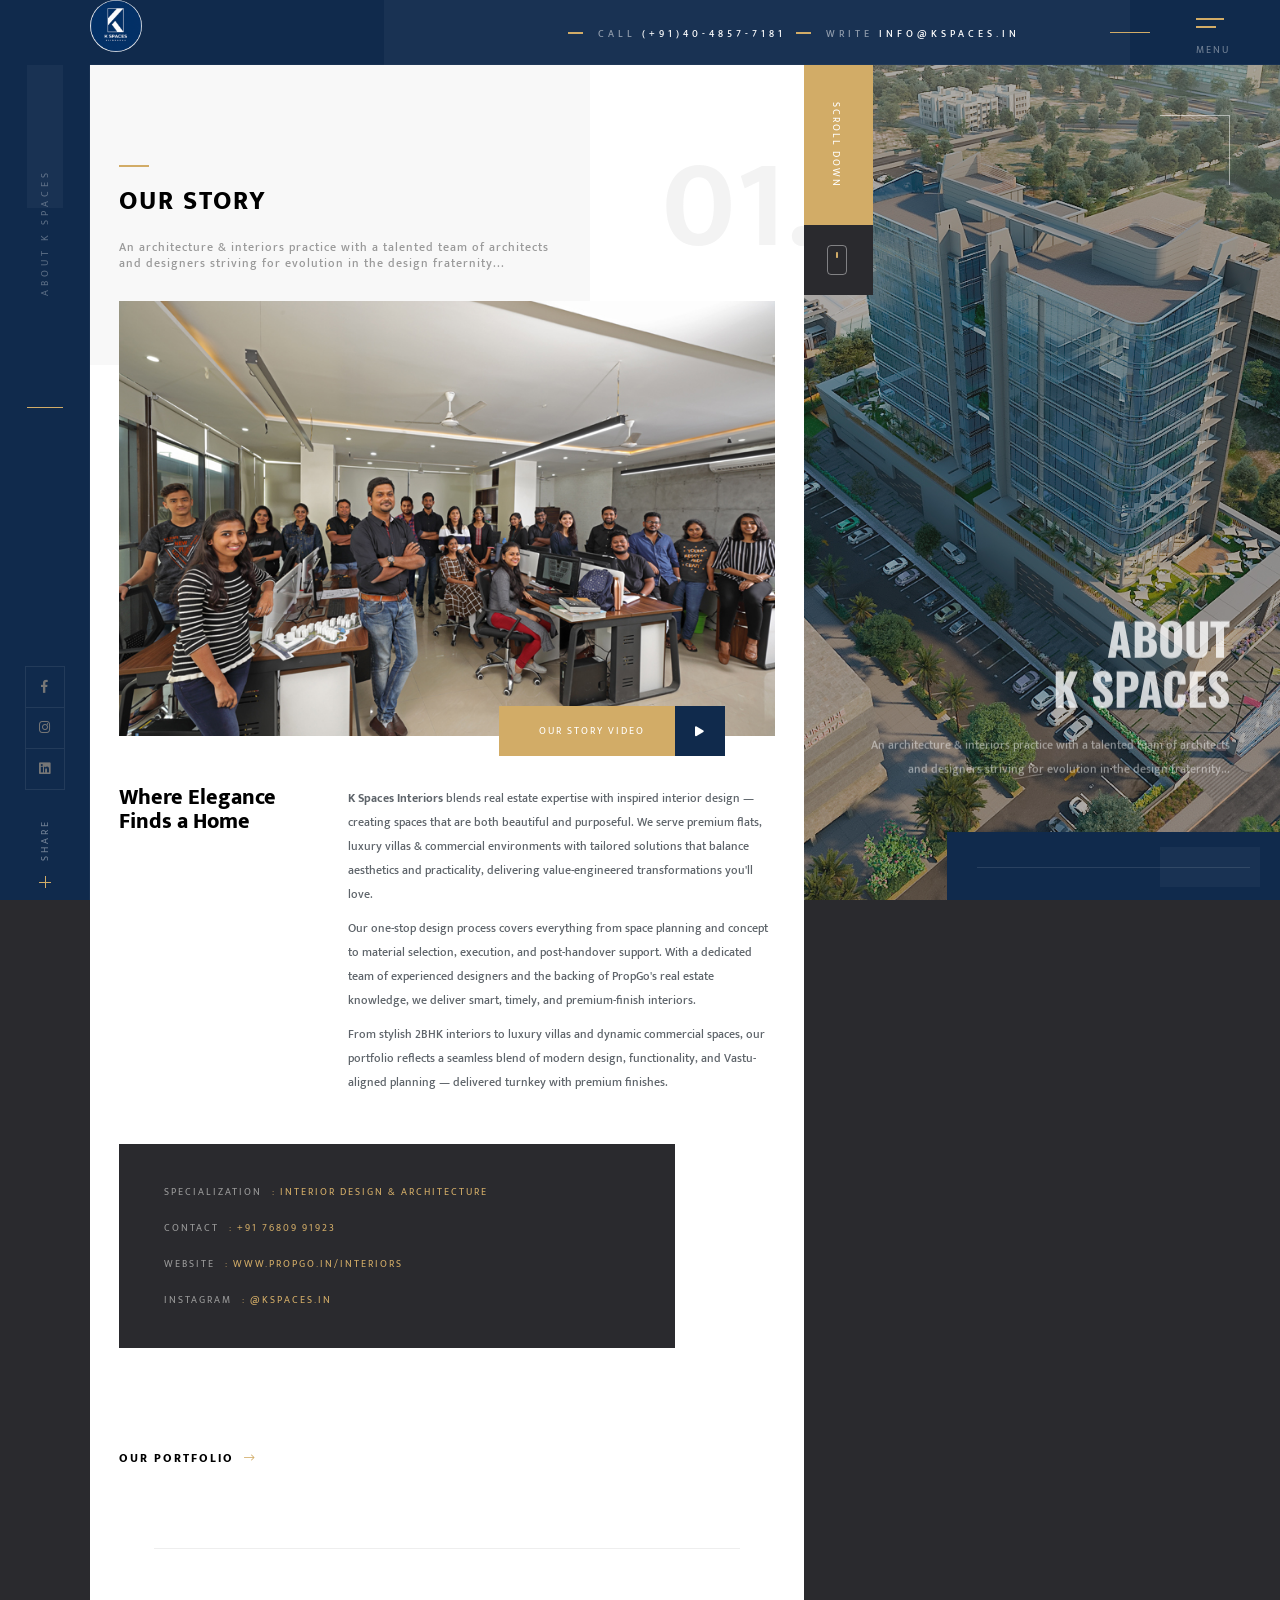
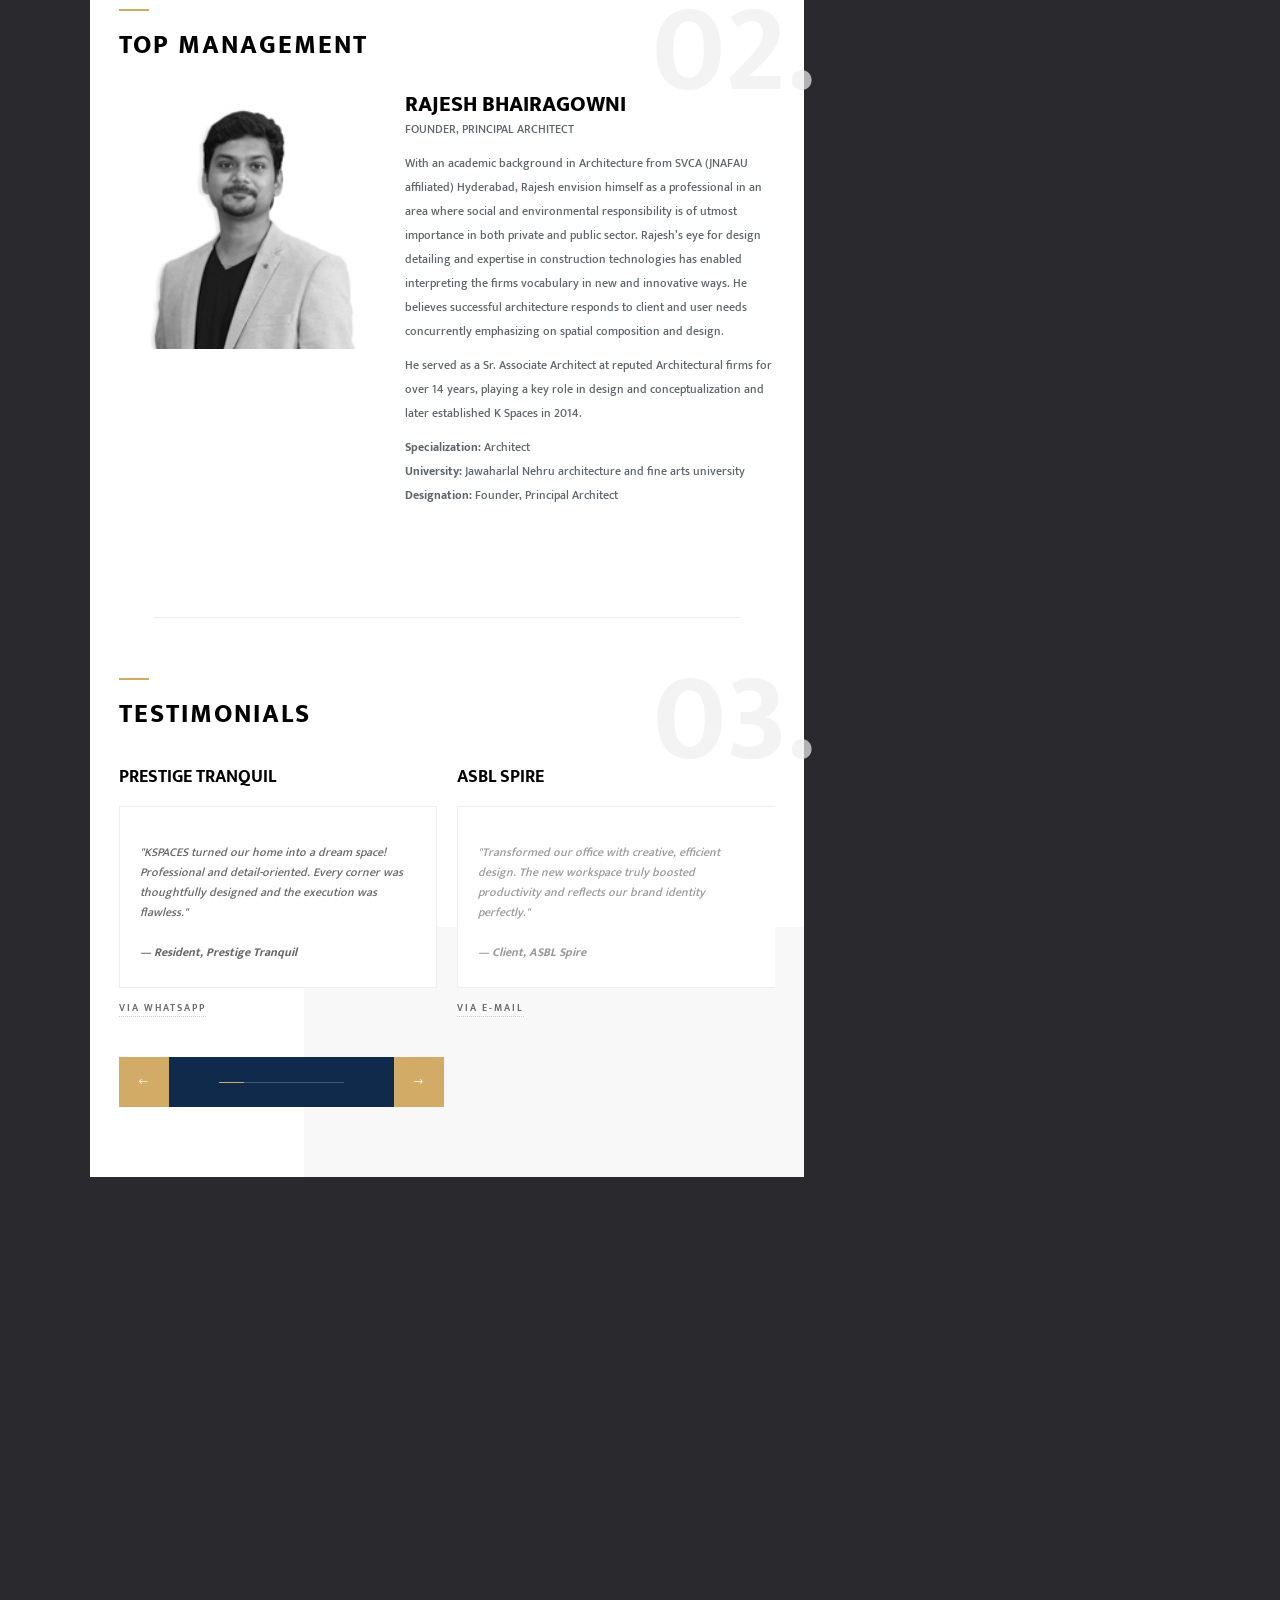
==== about.html @ 2c82ce91 "Initial commit" ====
<!DOCTYPE HTML>
<html lang="en">
    <head>
        <!--=============== basic  ===============-->
        <meta charset="UTF-8">
        <title>K Spaces | Architecture & Interiors</title>
        <meta name="viewport" content="width=device-width, initial-scale=1.0, minimum-scale=1.0, maximum-scale=1.0, user-scalable=no">
        <meta name="robots" content="index, follow"/>
        <meta name="keywords" content="K Spaces Interiors, KSPACES, interior design, modular kitchens, luxury villa interiors, home interiors, commercial interiors, turnkey solutions, Hyderabad, PropGo, architecture, residential, commercial, Vastu planning, 3D visualization, false ceiling, home automation"/>
        <meta name="description" content="firm has handled various commercial, institutional, residential, recreational and community projects. The scale of the projects vary from small urban residences to large housing layouts, retail interiors to multiplexes and malls, but design is nothing without details and finesse. It’s the little things that matter. And with those, we bring the experience and dedication to deliver your dream"/>
        <!--=============== css  ===============-->	
        <link type="text/css" rel="stylesheet" href="css/reset.css">
        <link type="text/css" rel="stylesheet" href="css/plugins.css">
        <link type="text/css" rel="stylesheet" href="css/style.css">
        <link type="text/css" rel="stylesheet" href="css/color.css">
        <!--=============== favicons ===============-->
        <link rel="shortcut icon" href="images/favicon.ico?v=2">
								<script async src="https://www.googletagmanager.com/gtag/js?id=UA-140380328-1"></script>
<script>
  window.dataLayer = window.dataLayer || [];
  function gtag(){dataLayer.push(arguments);}
  gtag('js', new Date());
  gtag('config', 'UA-140380328-1');
</script>
    </head>
    <body>
        <!--Loader -->
        <div class="loader2" id="kspaces-loader">
            <div class="ks-loader-center">
                <img class="ks-logo" src="images/loader-logo.png" alt="K Spaces">
            </div>
        </div>
        <style>
        #kspaces-loader{background:#033067;display:flex;align-items:center;justify-content:center;}
        .ks-loader-center{text-align:center;}
        .ks-logo{
            width:210px;height:auto;display:block;margin:0 auto;
            opacity:0;transform:scale(.86);
            animation:ksLogoIn 1s cubic-bezier(.2,.7,.2,1) forwards, ksPulse 2.4s ease-in-out 1s infinite;
        }
        @keyframes ksLogoIn{
            0%{opacity:0;transform:scale(.86);}
            65%{opacity:1;transform:scale(1.03);}
            100%{opacity:1;transform:scale(1);}
        }
        @keyframes ksPulse{
            0%,100%{transform:scale(1);}
            50%{transform:scale(1.035);}
        }
        @media(max-width:600px){ .ks-logo{ width:160px; } }
        </style>
        <!-- loader end  -->
        <!-- main start  -->
        <div id="main">
            <!-- header start  -->
            <header class="main-header">
                <a href="index.html" class="header-logo ajax"><img src="images/kspaces-badge.png" alt="K Spaces"></a>
                <!-- sidebar-button --> 
                <!-- nav-button-wrap-->
                <div class="nav-button-wrap">
                    <div class="nav-button">
                        <span  class="nos"></span>
                        <span class="ncs"></span>
                        <span class="nbs"></span>
                        <div class="menu-button-text">Menu</div>
                    </div>
                </div>
                <!-- nav-button-wrap end-->
                <!-- sidebar-button end-->  
                <!--  navigation --> 
                <div class="header-contacts">
                    <ul>
                        <li><span> Call </span> <a href="tel:+4(897)56412322">(+91)40-4857-7181</a></li>
                        <li><span> Write </span> <a href="mailto:info@kspaces.in">info@kspaces.in</a></li>
                    </ul>
                </div>
                <!-- navigation  end -->            
            </header>
            <!-- header end -->
            <!-- left-panel -->
            <div class="left-panel">
                <div class="horizonral-subtitle"><span><strong></strong></span></div>
                <div class="left-panel_social">
                    <ul >
                        <li><a href="https://www.facebook.com/kspaces/" target="_blank"><i class="fab fa-facebook-f"></i></a></li>
																								<li><a href="https://www.instagram.com/kspaces/" target="_blank"><i class="fab fa-instagram"></i></a></li>
																								<li><a href="https://www.linkedin.com/company/kspaces" target="_blank"><i class="fab fa-linkedin"></i></a></li>
                    </ul>
                </div>
            </div>
            <!-- left-panel end -->
            <!-- share-button -->
            <div class="share-button showshare">
                <span>Share</span>
            </div>
            <!-- share-button end -->
            <!-- wrapper  -->	
            <div id="wrapper">
                <!-- content-holder  -->	
                <div class="content-holder" data-pagetitle="About K Spaces">
                    <!-- nav-holder-->
                    <div class="nav-holder but-hol">
                        <div class="nav-scroll-bar-wrap fl-wrap">
                            <div class="nav-search">
                                <form action="www.kspaces.in" class="searh-inner fl-wrap">
                                    <input name="se" id="se" type="text" class="search fl-wrap" placeholder="Search.." value="Search..." />
                                    <button class="search-submit color-bg" id="submit_btn"><i class="fal fa-search"></i> </button>
                                </form>
                            </div>
                            <!-- nav -->
                            <nav class="nav-inner" id="menu">
                                <ul>
                                    <li>
                                        <a href="index.html" >Home</a>
                                        <!--level 2 -->
                                        <!--<ul>
                                            <li><a href="index.html" class="ajax act-link">Half Slider</a></li>
                                            <li><a href="index2.html" class="ajax">Multi Slideshow</a></li>
																																												<li><a href="index8.html" class="ajax">Carousel</a></li>
                                            <li><a href="index3.html" class="ajax">Impulse Image</a></li>
                                            <li><a href="index4.html" class="ajax">Fullscreen  Image</a></li>
                                            <li><a href="index5.html" class="ajax">Fullscreen  Slider</a></li>
                                            <li><a href="index6.html" class="ajax">Fullscreen  Slideshow</a></li>
                                            <li><a href="index7.html" class="ajax">Video</a></li>
                                        </ul>
                                        <!--level 2 end -->
                                    </li>
                                    <li>
                                        <a href="about.html" class="act-link">About Us</a>
                                        <!--level 2 -->
                                         <ul>
																																												<li><a href="about.html" class="ajax">Overview</a></li>
                                            <li><a href="team.html" class="ajax">Team</a></li>
                                            <!--<li><a href="about-personal.html" class="ajax">About Personal</a></li>-->
                                        </ul>
                                        <!--level 2 end -->
                                    </li>
                                    <li><a href="portfolio.html">Portfolio</a></li>
                                    <li><a href="process.html" class="ajax">Process</a></li>
                                    <li><a href="contacts.html" class="ajax">Contacts</a></li>
                                    
                                </ul>
                            </nav>
                            <!-- nav end-->
                            <!--lang-links-->
                            <!--<div class="lang-links fl-wrap">
                                <a href="#" class="act-leng">EN</a>
                            </div>-->
                            <!--lang-links end-->
                        </div>
                        <!--nav-social-->
                        <div class="nav-social">
                            <span class="nav-social_title">Follow us : </span>
                            <ul >
                                <li><a href="https://www.facebook.com/kspaces/" target="_blank"><i class="fab fa-facebook-f"></i></a></li>																	
																										<li><a href="https://www.instagram.com/kspaces/" target="_blank"><i class="fab fa-instagram"></i></a></li>
																											<li><a href="https://www.linkedin.com/company/kspaces" target="_blank"><i class="fab fa-linkedin"></i></a></li>
                            </ul>
                        </div>
                        <!--nav-social end -->
                    </div>
                    <div class="nav-overlay">
                        <div class="element"></div>
                    </div>
                    <!-- nav-holder end -->                
                    <!--content--> 
                    <div class="content">
                        <!--fixed-column-wrap-->
                        <div class="fixed-column-wrap">
                            <div class="pr-bg"></div>
                            <!--fixed-column-wrap-content-->
                            <div class="fixed-column-wrap-content">
                                <div class="scroll-nav-wrap color-bg">
                                    <div class="carnival">Scroll down</div>
                                    <div class="snw-dec">
                                        <div class="mousey">
                                            <div class="scroller"></div>
                                        </div>
                                    </div>
                                </div>
                                <div class="bg" data-bg="images/bg/cmr-one-1.jpg"></div>
                                <div class="overlay"></div>
                                <div class="progress-bar-wrap bot-element">
                                    <div class="progress-bar"></div>
                                </div>
                                <!--fixed-column-wrap_title-->
                                <div class="fixed-column-wrap_title first-tile_load">
                                    <h2>About<br> K Spaces</h2>
                                    <p>An architecture &amp; interiors practice with a talented team of architects and designers striving for evolution in the design fraternity...</p>
                                </div>
                                <!--fixed-column-wrap_title end-->
                                <div class="fixed-column-dec"></div>
                            </div>
                            <!--fixed-column-wrap-content end-->
                        </div>
                        <!--fixed-column-wrap end-->
                        <!--column-wrap--> 
                        <div class="column-wrap">
                            <!--column-wrap-container -->   
                            <div class="column-wrap-container fl-wrap">
                                <div class="col-wc_dec">
                                    <div class="pr-bg pr-bg-white"></div>
                                </div>
                                <div class="col-wc_dec col-wc_dec2">
                                    <div class="pr-bg pr-bg-white"></div>
                                </div>
                                <!--section--> 
                                <section id="sec1" class="small-padding">
                                    <div class="container">
                                        <div class="split-sceen-content_title fl-wrap">
                                            <div class="pr-bg pr-bg-white"></div>
                                            <h3> Our story</h3>
                                            <p>An architecture &amp; interiors practice with a talented team of architects and designers striving for evolution in the design fraternity...  </p>
                                        </div>
                                        <div class="column-wrap-content fl-wrap">
                                            <div class="column-wrap-media fl-wrap">
                                                <div class="pr-bg pr-bg-white"></div>
                                                <img src="images/all/1.jpg"  class="respimg" alt="">
                                                <a href="https://vimeo.com/334410816" class="column-wrap-media_btn color-bg image-popup">
                                                    Our Story Video <i class="fas fa-play"></i>
                                                    <div class="pr-bg pr-bg-white"></div>
                                                </a>
                                            </div>
                                            <div class="column-wrap-text">
                                                <div class="row">
                                                    <div class="col-md-4">
                                                        <h3 class="pr-subtitle">
                                                            Where Elegance Finds a Home
                                                            <div class="pr-bg pr-bg-white"></div>
                                                        </h3>
                                                    </div>
                                                    <div class="col-md-8">
                                                        <div class="pr-bg pr-bg-white"></div>
                                                        <p><b>K Spaces Interiors</b> blends real estate expertise with inspired interior design — creating spaces that are both beautiful and purposeful. We serve premium flats, luxury villas &amp; commercial environments with tailored solutions that balance aesthetics and practicality, delivering value-engineered transformations you'll love.</p>
                                                        <p>Our one-stop design process covers everything from space planning and concept to material selection, execution, and post-handover support. With a dedicated team of experienced designers and the backing of PropGo's real estate knowledge, we deliver smart, timely, and premium-finish interiors.</p>
                                                        <p>From stylish 2BHK interiors to luxury villas and dynamic commercial spaces, our portfolio reflects a seamless blend of modern design, functionality, and Vastu-aligned planning — delivered turnkey with premium finishes.</p>
                                                    </div>
                                                </div>
                                            </div>
                                        </div>
																																								<div class="column-wrap-media fl-wrap">
                                                <div class="pr-bg pr-bg-white"></div>
                                                <div class="row">
                                                    <!--<div class="col-md-5"> <img src="images/team/5.jpg"  class="respimg" alt=""></div>-->
                                                    <div class="col-md-7">
                                                        <ul class="pr-list dark-bg pr-list-color">
                                                            <li><span>Specialization </span> : Interior Design &amp; Architecture</li>
                                                            <li><span>Contact </span> : +91 76809 91923</li>
                                                            <li><span>Website </span> : www.propgo.in/interiors</li>
                                                            <li><span>Instagram </span> : @kspaces.in</li>
                                                        </ul>
                                                        
                                                    </div>
																																																				
                                                </div>
                                            </div>
																																												<a href="portfolio.html" class="pr-view ajax">Our Portfolio<i class="fal fa-long-arrow-right"></i></a>
                                        <div class="section-number right_sn">
                                            <div class="pr-bg pr-bg-white"></div>
                                            <span>0</span>1.
                                        </div>
                                    </div>
                                </section>
                                <!--section end--> 
                                <!--<div class="section-separator"></div>-->
                                <!--section --> 
                                <section   class="no-padding">
                                    <div class="container">
                                        <div class="row">
                                            <div class="col-md-12">
                                                <div class="inline-facts-container fl-wrap">
                                                </div>
                                            </div>
                                        </div>
                                    </div>
                                </section>
                                <!--section end--> 
                                <div class="section-separator"></div>
                                <!--section--> 
																																<section id="sec1" class="small-padding">
                                    <div class="container">
                                        <div class="split-sceen-content_title fl-wrap">
                                            <div class="pr-bg pr-bg-white"></div>
                                            <h3> Top Management</h3>
                                        </div>
                                        <div class="column-wrap-content fl-wrap">
                                            <div class="column-wrap-media fl-wrap">
                                                <div class="pr-bg pr-bg-white"></div>
                                                <div class="row">
                                                    <div class="col-md-5"> <img src="images/team/1.jpg"  class="respimg" alt=""></div>
																																																				<div class="col-md-7">
																																																				<h3 class="pr-subtitle">RAJESH BHAIRAGOWNI </h3><p><span> FOUNDER, PRINCIPAL ARCHITECT </span></p>
																																																				<p>With an academic background in Architecture from SVCA (JNAFAU affiliated) Hyderabad, Rajesh envision himself as a professional in an area where social and environmental responsibility is of utmost importance in both private and public sector. Rajesh’s eye for design detailing and expertise in construction technologies has enabled interpreting the firms vocabulary in new and innovative ways. He believes successful architecture responds to client and user needs concurrently emphasizing on spatial composition and design.</p>
                                                        <p>He served as a Sr. Associate Architect at reputed Architectural firms for over 14 years, playing a key role in design and conceptualization and later established K Spaces in 2014.</p>
																																																								<p><b>Specialization:</b> Architect <br><b>University:</b> Jawaharlal Nehru architecture and fine arts university<br> <b>Designation:</b> Founder, Principal Architect</p>
																																																						
                                                    </div>
                                                </div>
                                            </div>
                                        </div>
                                        <div class="section-number right_sn">
                                            <div class="pr-bg pr-bg-white"></div>
                                            <span>0</span>2.
                                        </div>
                                    </div>
                                </section>
                                
                                <!--section end-->    
                                <div class="section-separator"></div>
                                <!--section--> 
                                <section id="sec5" class="small-padding">
                                    <div class="container">
                                        <div class="split-sceen-content_title fl-wrap">
                                            <div class="pr-bg pr-bg-white"></div>
                                            <h3>Testimonials</h3>
                                        </div>
                                        <div class="column-wrap-content fl-wrap">
                                            <div class="column-wrap-text">
                                                <div class="testilider fl-wrap" data-effects="slide">
                                                    <div class="pr-bg pr-bg-white"></div>
                                                    <div class="swiper-container">
                                                        <div class="swiper-wrapper">
                                                            <!-- swiper-slide -->
                                                            <div class="swiper-slide">
                                                                <div class="testi-item fl-wrap">
                                                                    <h3>PRESTIGE TRANQUIL</h3>
                                                                    <p>"KSPACES turned our home into a dream space! Professional and detail-oriented. Every corner was thoughtfully designed and the execution was flawless."<br><br>
                                                                    <b>— Resident, Prestige Tranquil</b></p>
                                                                    <a href="#" class="teti-link" target="_blank">Via WhatsApp</a>
                                                                </div>
                                                            </div>
                                                            <!-- swiper-slide end-->
                                                            <!-- swiper-slide -->
                                                            <div class="swiper-slide">
                                                                <div class="testi-item fl-wrap">
                                                                    <h3>ASBL SPIRE</h3>
                                                                    <p>"Transformed our office with creative, efficient design. The new workspace truly boosted productivity and reflects our brand identity perfectly."<br><br>
                                                                    <b>— Client, ASBL Spire</b></p>
                                                                    <a href="#" class="teti-link" target="_blank">Via E-mail</a>
                                                                </div>
                                                            </div>
                                                            <!-- swiper-slide end-->
                                                            <!-- swiper-slide -->
                                                            <div class="swiper-slide">
                                                                <div class="testi-item fl-wrap">
                                                                    <h3>DSR CLASSE</h3>
                                                                    <p>"PropGo Interiors exceeded all expectations. The process was seamless from start to finish, and the elevated design gave our space a completely new character."<br><br>
                                                                    <b>— Homeowner, DSR Classe</b></p>
                                                                    <a href="#" class="teti-link" target="_blank">Via WhatsApp</a>
                                                                </div>
                                                            </div>
                                                            <!-- swiper-slide end-->
                                                            <!-- swiper-slide -->
                                                            <div class="swiper-slide">
                                                                <div class="testi-item fl-wrap">
                                                                    <h3>LANSUM ELDORADO</h3>
                                                                    <p>"KSPACES gave my café a stylish makeover that perfectly reflects my brand. The attention to detail and material selection was exceptional."<br><br>
                                                                    <b>— Business Owner, Lansum Eldorado</b></p>
                                                                    <a href="#" class="teti-link" target="_blank">Via E-mail</a>
                                                                </div>
                                                            </div>
                                                            <!-- swiper-slide end-->
                                                            <!-- swiper-slide -->
                                                            <div class="swiper-slide">
                                                                <div class="testi-item fl-wrap">
                                                                    <h3>RAJAPUSHPA PROVINCIA</h3>
                                                                    <p>"Made our home feel luxurious and deeply personal. K Spaces is a talented and passionate team who truly listen to their clients."<br><br>
                                                                    <b>— Homeowner, Rajapushpa Provincia</b></p>
                                                                    <a href="#" class="teti-link" target="_blank">Via WhatsApp</a>
                                                                </div>
                                                            </div>
                                                            <!-- swiper-slide end-->
                                                        </div>
                                                        <div class="testilider-controls">
                                                            <div class="tc-pagination"></div>
                                                            <div class="ss-slider-btn ss-slider-prev color-bg"><i class="fal fa-long-arrow-left"></i></div>
                                                            <div class="ss-slider-btn ss-slider-next color-bg"><i class="fal fa-long-arrow-right"></i></div>
                                                        </div>
                                                    </div>
                                                </div>
                                            </div>
                                        </div>
                                        <div class="section-number right_sn">
                                            <div class="pr-bg pr-bg-white"></div>
                                            <span>0</span>3.
                                        </div>
                                    </div>
																																				
                                </section>
                                <!--section end-->         
                            </div>
                            <!--column-wrap-container end-->         
                        </div>
                        <!--column-wrap end--> 
                        <div class="limit-box fl-wrap"></div>
                    </div>
                    <!--content end -->       
                    <!-- footer -->
                    <div class="height-emulator fl-wrap"></div>
                    <footer class="main-footer fixed-footer">
                        <div class="pr-bg"></div>
                        <div class="container">
                            <div class="fl-wrap footer-inner">
                                <div class="row">
                                    <div class="col-md-4">
                                        <div class="footer-logo">
                                            <img src="images/kspaces-badge.png" alt="K Spaces">
                                        </div>
                                        <div class="footer_text  footer-box fl-wrap">
                                            <p>Our team takes over everything, from an idea and concept development to realization. We believe in traditions and incorporate them within our innovations.Client is the soul of the project.</p>
                                        </div>
                                    </div>
                                    <div class="col-md-4">
                                        <div class="footer-header fl-wrap"><span>01.</span> Contacts</div>
                                        <!-- footer-contacts-->
                                        <div class="footer-contacts footer-box fl-wrap">
                                            <ul>
                                                <li><span>Call:</span><a href="#">(+91)40-4857-7181</a></li>
                                                <li><span>Write  :</span><a href="#">info@kspaces.in</a></li>
                                                <li><span>Find us : </span><a href="#">Madhapur, Hyderabad-81, India</a></li>
                                            </ul>
                                        </div>
                                        <!-- footer contacts end -->
                                        <a href="contacts.html" class="ajax fc_button">Get In Touch <i class="fal fa-envelope"></i></a>
                                    </div>
                                    <div class="col-md-4">
                                        <div class="footer-header fl-wrap"><span>02.</span> Subscribe</div>
                                        <div class="footer-box fl-wrap">
                                            <p>Want to be notified when we launch a new template or an udpate. Just sign up and we'll send you a notification by email.</p>
                                            <div class="subcribe-form fl-wrap">
                                                <form id="subscribe" class="fl-wrap">
                                                    <input class="enteremail" name="email" id="subscribe-email" placeholder="Your Email" spellcheck="false" type="text">
                                                    <button type="submit" id="subscribe-button" class="subscribe-button">  Send  <i class="fal fa-long-arrow-right"></i></button>
                                                    <label for="subscribe-email" class="subscribe-message"></label>
                                                </form>
                                            </div>
                                        </div>
                                    </div>
                                </div>
                            </div>
                            <div class="subfooter fl-wrap">
                                <!-- policy-box-->
                                <div class="policy-box">
                                    <span>&#169 kspaces  /  All rights reserved. </span>
                                </div>
                                <!-- policy-box end-->
                                <a href="#" class="to-top-btn to-top">Back to top <i class="fal fa-long-arrow-up"></i></a>
                            </div>
                        </div>
                        <div class="footer-canvas">
                            <div class="dots gallery__dots" data-dots=""></div>
                        </div>
                    </footer>
                    <!-- footer  end -->
                    <!-- share-wrapper-->  
                    <div class="share-wrapper">
                        <div class="close-share-btn"><i class="fal fa-long-arrow-left"></i> Close</div>
                        <div class="share-container fl-wrap  isShare"></div>
                    </div>
                    <!-- share-wrapper  end --> 
                </div>
                <!-- content-holder end -->	
            </div>
            <!-- wrapper end -->
        </div>
        <!-- Main end -->
        <!--=============== scripts  ===============-->
        <script type="text/javascript" src="js/jquery.min.js"></script>
        <script type="text/javascript" src="js/plugins.js"></script>
        <script type="text/javascript" src="js/core.js"></script>
        <script type="text/javascript" src="js/scripts.js"></script>
    </body>
</html>
---- css/style.css ----
@charset "utf-8";

/*======================================
 [ -Main Stylesheet-
  Theme: TheSide   Creative Photography Responsive Template
  Version: 1.0
  Last change: 22/12/2018 ]
	++ Fonts ++
	++ General Style ++
	++ Page preload ++
	++ Typography ++
	++ header ++
	++ navigation ++
	++ Columns ++
	++ home ++
	++ section ++
	++ porfolio ++
	++ tabs ++
	++ accordion- ++
	++ Footer ++
	++ share ++
	++ Team ++
	++ testimonials++
	++ contacts ++
	++ Video ++
	++ Blog++
	++ Responsive ++
/*-------------Fonts---------------------------------------*/
@import url('https://fonts.googleapis.com/css?family=Mukta:300,400,500,600,700,800|Oswald:200,300,400,500,600,700|Roboto:400,500,700,900&subset=cyrillic,cyrillic-ext,devanagari,greek,greek-ext,latin-ext,vietnamese');
/*-------------General Style---------------------------------------*/

html {
	overflow-x: hidden !important;
	overflow-y: scroll !important;
	height: 100%;
}
body {
	margin: 0;
	padding: 0;
	font-weight: 400;
	font-size: 13px;
	height: 100%;
	text-align: center;
	background:#2A2A2E;
	color: #000;
	font-family: 'Mukta', sans-serif;
}
@-o-viewport {
	width: device-width;
}
@-ms-viewport {
	width: device-width;
}
@viewport {
	width: device-width;
}
/* ---------Page preload--------------------------------------*/
.loader2 {
	position:fixed;
	top:0;
	left:0;
	width:100%;
	bottom:0;
	overflow:hidden;
	z-index:100;
    background: #102a4c;
	 -webkit-transform: translate3d(0,0,0);
}
.page-load {
	position:fixed;
	top:90px;
	left:90px;
	right:0;
	bottom:0;
	z-index:19;
	display:none;
	 -webkit-transform: translate3d(0,0,0);
}
.page-load_bg , .page-load_bg2 {
	position:absolute;
	right:100%;
	left:0;
	bottom:0;
	top:0;
 	background: #102a4c;
	z-index:3;
	overflow:hidden;
}
.page-load_bg2 {
	z-index:2;
	background:#35353A;

}
.loader {
 	display: block;
	height: 32px;
	width: 32px;
	position: absolute;
	left:50%;
	top:75%;
	margin:-36px 0 0 -16px;
	z-index:10;
}

.loader span {
	display: block;
	position: absolute;
	top: 0; left: 0;
	bottom: 0; right: 0;
	margin: auto;
	height: 32px;
	width: 32px;
}
.loader span:before {
	content: "";
	display: block;
	position: absolute;
	top: 0; left: 0;
	bottom: 0; right: 0;
	margin: auto;
	height: 32px;
	width: 32px;
	box-sizing:border-box;
	border: 3px solid  rgba(255,255,255,0.21);
	border-bottom: 3px solid transparent;
	border-radius: 50%;
	-webkit-animation: loader-3-1 1.5s cubic-bezier(0.770, 0.000, 0.175, 1.000) infinite;
	        animation: loader-3-1 1.5s cubic-bezier(0.770, 0.000, 0.175, 1.000) infinite;
}
@-webkit-keyframes loader-3-1 {
	0%   { -webkit-transform: rotate(0deg); }
	40%  { -webkit-transform: rotate(180deg); }
	60%  { -webkit-transform: rotate(180deg); }
	100% { -webkit-transform: rotate(360deg); }
}
@keyframes loader-3-1 {
	0%   { transform: rotate(0deg); }
	40%  { transform: rotate(180deg); }
	60%  { transform: rotate(180deg); }
	100% { transform: rotate(360deg); }
}
.loader span:after {
	content: "";
	position: absolute;
	top: 0; left: 0;
	bottom: 0; right: 0;
	margin: auto;
	width: 6px;
	height: 6px;
	background: #FFF;
	border-radius: 50%;
	-webkit-animation: loader-3-2 1.5s cubic-bezier(0.770, 0.000, 0.175, 1.000) infinite;
	        animation: loader-3-2 1.5s cubic-bezier(0.770, 0.000, 0.175, 1.000) infinite;
}
@-webkit-keyframes loader-3-2 {
	0%   { -webkit-transform: translate3d(0, -32px, 0) scale(0, 2); opacity: 0; }
	50%  { -webkit-transform: translate3d(0, 0, 0) scale(1.25, 1.25); opacity: 1; }
	100% { -webkit-transform: translate3d(0, 8px, 0) scale(0, 0); opacity: 0; }
}
@keyframes loader-3-2 {
	0%   { transform: translate3d(0, -32px, 0) scale(0, 2); opacity: 0; }
	50%  { transform: translate3d(0, 0, 0) scale(1.25, 1.25); opacity: 1; }
	100% { transform: translate3d(0, 8px, 0) scale(0, 0); opacity: 0; }
}
/*--------------Typography--------------------------------------*/
p {
	font-size: 12px;
	line-height: 24px;
	padding-bottom: 10px;
	font-weight: 500;
	color: #5e646a;
	text-align:left;
}
blockquote {
	float: left;
	padding: 10px 20px;
	margin: 0 0 20px;
	font-size: 17.5px;
	border-left: 15px solid #eee;
	position: relative;
}
blockquote:before {
	font-family: Font Awesome\ 5 Pro;
	content: "\f10e";
	position: absolute;
	color: #ccc;
	bottom: 3px;
	font-size: 43px;
	right: 6px;
	opacity: 0.4
}
blockquote p {
	font-family: Georgia, "Times New Roman", Times, serif;
	font-style: italic;
	color: #666;
}
.bold-title {
	margin: 15px 0;
	font-size: 24px;
	text-align: left;
	font-weight: 600;
}
.map1{width: 100%; height: 100%;}
/*--------------General--------------------------------------*/
#main {
	height: 100%;
	width: 100%;
	position: absolute;
	top: 0;
	left: 0;
	z-index: 2;
}
.fl-wrap {
	float: left;
	width: 100%;
	position: relative;
}
.content {
	float: left;
	width: 100%;
	position: relative;
	z-index: 5;
}
.container {
	max-width: 1224px;
	width: 92%;
	margin: 0 auto;
	position: relative;
	z-index: 5;
}
.full-height {
	height: 100%;
}
#wrapper {
	position: absolute;
	top: 65px;
	left: 90px;
	right: 0;
	bottom: 0;
	z-index: 3;
	background:#2A2A2E;
}
.content-holder {
	position:absolute;
	top:0;
	left:0;
	width:100%;
	height:100%;
}
.respimg {
	width: 100%;
	height: auto;
}
.hidden-item {
	overflow:hidden;
}
.bg {
	position: absolute;
	top: 0;
	left: 0;
	width: 100%;
	height: 100%;
	z-index: 1;
	background-size: cover;
	background-attachment: scroll;
	background-position: center;
	background-repeat: repeat;
	background-origin: content-box;
}
.overlay {
	position: absolute;
	top: 0;
	left: 0;
	width: 100%;
	height: 100%;
	/*-----Overlay Color--------*/
 background:#2929295e;
	z-index: 3;
}
.dark-bg {
	background:#2A2A2E;
}
/* ------header------------------------------------------------------------ */
header.main-header {
    position: fixed;
    top: 0;
    left: 0;
    width: 100%;
    height: 65px;
    z-index: 20;
    background: #102a4c;
    padding: 0 0 0  90px;
}
header.main-header:after {
	content:'';
	position:absolute;
	bottom:0;
	left:90px;
	height:1px;
	right:0;
	background:rgba(255, 255, 255, 0.03);
}
header.main-header:before {
	content:'';
	position:absolute;
	left:30%;
	right:150px;
	height:100%;
	z-index:-1;
	background:rgba(255, 255, 255, 0.04);
}
.left-panel {
	position:fixed;
	top:65px;
	left:0;
	width:90px;
	bottom:0;
	z-index:19;
    background: #102a4c;
    -webkit-transform: translate3d(0,0,0);
	border-right: 1px solid rgba(255, 255, 255, 0.03);
}
.left-panel_social {
	position:absolute;
	bottom:110px;
	left:50%;
	margin-left:-20px;
	width:40px;
}
.left-panel_social li {
	width:40px;
	height:40px;
	line-height:40px;
	box-sizing:border-box;
	display:inline-table;
	border: 1px solid rgba(255, 255, 255, 0.08);
	border-top:none;
	position:relative;
}
.left-panel_social li:before , .nav-social li:before {
	content:'';
	position:absolute;
	left:0;
	width:0;
	height:100%;
	top:0;
	background:rgba(255, 255, 255, 0.08);
	z-index:1;
	-webkit-transition: all 200ms ease-out;
	transition: all 200ms ease-out;
}
.left-panel_social li:hover:before , .nav-social li:hover:before {
	width:100%;
}
.left-panel_social li:first-child {
	border-top:1px solid rgba(255, 255, 255, 0.08);
}
.left-panel_social li a {
	position:relative;
	z-index:2;
	color:#767676;
}
.horizonral-subtitle {
	position:absolute;
	left:40px;
	top:150px;
}
.horizonral-subtitle span {
    position: absolute;
    left: -170px;
    text-transform: uppercase;
    font-weight: 400;
    font-size: 10px;
    letter-spacing: 4px;
				padding:10px 0;
				width:350px;
				top:0;
				text-align: center;
    -webkit-transform: rotate(-90deg);
    transform: rotate(-90deg);
    color: rgba(255, 255, 255, 0.31);
    text-overflow: ellipsis;
				overflow: hidden;
    white-space: nowrap;
				border-left:1px solid rgba(255, 255, 255, 0.08);
}
.horizonral-subtitle span strong {
	position:relative;
	display:block;
}
.horizonral-subtitle span:before {
	content:'';
	position:absolute;
	width:190px;
	right:-40px;
	height:100%;
	top:0;
	background:rgba(255, 255, 255, 0.04);
}
.header-logo {
	float:left;
	position:relative;
	top:3px;
}
.header-logo img {
	float:left;
	width: auto;
	height: 100%;
	
}
.nav-button-wrap {
	right:0;
	width:100px;
	position: absolute;
	top:18px;
}
.nav-button-wrap:before {
	content:'';
	position:absolute;
	left:-70px;
	width:40px;
	height:1px;
	top:14px;
}
.nav-button {
	left:-20px;
	width: 28px;
	height: 50px;
	display:inline-block;
	cursor: pointer;
	position: relative;
}
.nav-button span {
	width: 100%;
	float: left;
	margin-bottom: 6px;
	height: 2px;
	background: #fff;
	position: relative;
	-webkit-transition: all 0.2s ease-in-out;
	transition: all 0.2s ease-in-out;
}
.nav-button .ncs {
	width: 70%;
}
.nav-button .nbs,
.nav-button.cmenu:hover .nbs {
	width: 0;
}
.nav-button:hover .ncs,
.nav-button:hover .nbs {
	width: 100%;
}
.nav-button.cmenu .nos {
	-webkit-transform: rotate(-45deg) scale(0.8);
	transform: rotate(-45deg) scale(0.8);
	margin-bottom: 0;
	top: 8px;
}
.nav-button.cmenu .ncs {
	-webkit-transform: rotate(45deg) scale(0.8);
	transform: rotate(45deg) scale(0.8);
	margin-bottom: 0;
	top: 6px;
	width: 100%;
}
.nav-button:hover .menu-button-text {
	color: #fff;
}
.menu-button-text {
	position: absolute;
	left: 0;
	width: 100%;
	bottom: 10px;
	color: rgba(255, 255, 255, 0.41);
	font-size: 10px;
	font-weight: 400;
	text-transform: uppercase;
	letter-spacing: 2px;
}
.nav-button.cmenu .menu-button-text {
	margin-top: 16px;
}
.header-contacts {
	float:right;
	position:relative;
	top:12px;
	padding-right:70px;
	right:150px;
}
.header-contacts ul {
	float:right;
}
.header-contacts li {
	list-style:none;
	float:left;
	margin-right:40px;
	top:14px;
	position:relative;
	text-transform: uppercase;
    font-weight: 500;
    font-size: 10px;
    color: rgba(255, 255, 255, 0.51);
    letter-spacing: 4px;
}
.header-contacts li:before {
	content:'';
	position:absolute;
	left:-30px;
	width:15px;
	top:50%;
	height:2px;
	margin-top:-2px;
}
.header-contacts li  a{
	color:#fff;
}
/*------ navigation  ------------------------------------------------*/
.nav-holder {
	position:fixed !important;
	top:65px;
	right:-500px;
	width:450px;
	bottom:0;
	background: #262627;
	overflow:auto;
	z-index:105;
 -webkit-transform: translate3d(0, 0, 0) !important;
}
.nav-overlay {
    position: fixed;
    top: 0;
    left: 0;
    bottom: 0;
    z-index:103;
    width: 100%;
    background: rgba(37, 36, 37, 0.71);
	display:none;
	overflow:hidden;
    -webkit-transform: translate3d(0, 0, 0);
}
.element {
	width:50px;
	height:50px;
	border-radius: 50%;
	will-change: transform;
	border:1px solid  rgba(255,255,255,0.41);
	background:rgba(255,255,255,0.051);
}
.element:before {
	font-family: Font Awesome\ 5 Pro;
	content: "\f00d";
	color:#fff;
	position:relative;
	top:14px;
	font-size:20px;
	font-weight:300;
}
.nav-scroll-bar-wrap {
	overflow:hidden;
	position:absolute;
	left:0;
	right:0;
	bottom:70px;
	top:0;
	padding:80px 40px 100px 50px;
}
nav.nav-inner {
	float: left;
	overflow: hidden;
	width: 100%;
	position: relative;
 	margin-top: 90px;
	z-index: 20;
}
.sliding-menu ul {
	margin: 0;
	float: left;
	width: 100%;
	overflow: hidden;
}
.sliding-menu li {
	margin: 0;
	position: relative;
	float: left;
	width: 100%;
}
.sliding-menu a {
	float: left;
	padding: 0 0 0 20px;
	height: 40px;
	line-height: 40px;
	position: relative;
	font-weight: 600;
	font-size: 12px;
	text-align: left;
	color: rgba(255, 255, 255, 0.41);
	text-transform: uppercase;
	letter-spacing: 2px;
	z-index:2;
}
.sliding-menu a:hover {
	color:#fff;
}
.sliding-menu li:after {
	content: '';
	position: absolute;
	top: 0;
	left: -10px;
	width: 0;
	z-index:1;
	-webkit-transition: all 300ms linear;
	transition: all 300ms linear;
	height: 100%;
	background: rgba(255, 255, 255, 0.071);
}
.sliding-menu li:hover:after {
	width: 50%;
}
.sliding-menu a i {
	float: left;
	width: 35px;
	color: #74829C;
	position: relative;
	top: 3px;
}
.sliding-menu a.back:before {
	font-family: Font Awesome\ 5 Pro;
	content: '\f104';
	color: #fff;
}
.submen-dec:before {
	font-family: Font Awesome\ 5 Pro;
	content: '\f067';
	position: absolute;
	right: 0;
	width: 10px;
	height: 10px;
	top: 14px;
	font-size:9px;
	color:rgba(255, 255, 255, 0.371);
	z-index: 20;
}
.lang-links:before {
	content:'';
	position:absolute;
	left:20px;
	width:30px;
	height:2px;
	top:-40px;
}
.lang-links {
	margin-top:140px;
	padding-left:20px;
}
.lang-links a {
	font-size:14px;
	float:left;
	color:rgba(255, 255, 255, 0.41);
	margin-right:10px;
}
.lang-links a.act-leng {
	color:#fff;
}
.nav-social {
	position:absolute;
	height:80px;
	width:100%;
	left:0;
	bottom:0;
    background: #102a4c;
	padding:0 20px 0 70px;
}
.nav-social_title {
	float:left;
    top: 32px;
	margin-right:20px;
    position: relative;
    text-transform: uppercase;
    font-weight: 500;
    font-size: 10px;
    color: rgba(255, 255, 255, 0.51);
    letter-spacing: 4px;
}
.nav-social li{
    width: 40px;
    height: 40px;
    line-height: 40px;
    box-sizing: border-box;
    border: 1px solid rgba(255, 255, 255, 0.08);
    border-left: none;
    position: relative;
	float:left;
	top:20px;
}
.nav-social li:first-child {
	border-left:1px solid rgba(255, 255, 255, 0.08);
}
.nav-social li a{
    color: #767676;
	position:relative;
	z-index:10;
}
.nav-search {
	padding-left:20px;
}
.nav-search input , #submit_btn {
	background:none;
	border-radius:0;
	outline:none;
	border:none;
}
.nav-search input   {
	height:40px;
	line-height:40px;
	border-bottom:1px solid rgba(255, 255, 255, 0.08);
	z-index:1;
	color:#fff;
}
#submit_btn {
	position:absolute;
	right:0;
	top:6px;
	color:#fff;
	z-index:2;
	width:50px;
	height:20px;
	line-height:20px;
	cursor:pointer;
}
/* ------Column------------------------------------------------------------ */
.column-wrap {
	float:left;
	width:60%;
	position:relative;
 	min-height: 100vh;
	background:#fff;
	z-index:1;
}
.column-wrap-container {
	padding:50px 0 20px;
}
.column-wrap-container .container {
	max-width:824px;
}
.column-wrap-media {
	margin-bottom:50px;
}
.column-wrap-media_btn {
	position:absolute;
	bottom:-20px;
	right:50px;
	z-index:2;
	height:50px;
	line-height:50px;
	padding:0 80px 0 40px;
	color:#fff;
	font-size:10px;
	letter-spacing:2px;
	text-transform:uppercase;
    -webkit-transition: all 200ms linear;
    transition: all 200ms linear;
}
.column-wrap-media_btn i {
	position:absolute;
	top:0;
	right:0;
	width:50px;
	height:50px;
	line-height:50px;
	background: #102a4c;
}
.column-wrap-media_btn:hover {
	padding:0 90px 0 40px;
}
.col-wc_dec {
	position: absolute;
	left:0;
	width:70%;
	height:300px;
	background:#f8f8f8;
	top:0;
	z-index:1;
}
.col-wc_dec.col-wc_dec2 {
	top:inherit;
	left:inherit;
	bottom:0;
	right:0;
	height:250px;
}
.section-separator {
	display: flex;
	margin:0 auto 10px;
	max-width:824px;
	width:82%;
	height:1px;
	position:relative;
	z-index:50;
	background:#eee;
}
.fixed-column-wrap {
    position: absolute;
    top: 0;
	right:0 !important;
	width:40%;
	background:#292929;
	z-index:2;
}
.fixed-column-wrap-content {
    position: absolute;
    top: 0;
    left: 0;
    width: 100%;
    height: 100%;
    z-index: 1;
    overflow: hidden;
}
.fixed-column-wrap_title {
	position:absolute;
	bottom:120px;
	left:50px;
	right:50px;
	z-index:21;
	text-align: right;
}
.fixed-column-wrap_title h2 {
	color: #fff;
    font-size: 45px;
    font-weight: 900;
    padding-bottom: 20px;
    position: relative;
	font-family: 'Oswald', sans-serif;
	text-transform:uppercase;
    line-height: 50px;
	position:relative;
}
.fixed-column-wrap_title h2:before {
	content:'';
	position:absolute;
	right:0;
	top:-40px;
	width:40px;
	height:2px;
}
.fixed-column-wrap_title p {
	color:rgba(255,255,255,0.61);
	text-align: right;
	max-width:450px;
	float:right;
}
.fixed-column-dec {
	position:absolute;
	top:50px;
	right:50px;
	width:70px;
	height:70px;
	z-index:21;
	border-top:1px solid;
	border-right:1px solid;
	border-color:rgba(255,255,255,0.51);
}
.progress-bar-wrap {
	position:absolute;
	bottom:-90px;
	left:30%;
	right:0;
	height:70px;
	z-index:20;
    background: #102a4c;
	padding:0 30px;
}
.progress-bar-wrap:before {
	content:'';
	position:absolute;
	top:50%;
	left:30px;
	right:30px;
	height:1px;
	background:rgba(255,255,255,0.11);
	z-index:1;
}
.progress-bar-wrap:after {
    content: '';
    position: absolute;
    width: 30%;
    right: 20px;
    top: 15px;
	bottom:15px;
    background: rgba(255, 255, 255, 0.04);
}
.progress-bar {
    position:    relative;
    height:      2px;
    width:       0%;
	z-index:2;
	top:34px;
}
.scroll-nav-wrap {
	position:absolute;
	top:0;
	left:-70px;
	z-index:111;
	padding:20px 0 90px;
	width:70px;
}
.carnival{
	position:relative;
	left:-44px;
	height:120px;
	width:90px;
	-webkit-transform: rotate(90deg);
	transform: rotate(90deg);
	padding:20px 0;
	letter-spacing:2px;
	font-size:10px;
	text-transform:uppercase;
	color:#fff;
}
.snw-dec {
	position:absolute;
	bottom:0;
	width:70px;
	height:70px;
	left:0;
	line-height:70px;
	background: #2A2A2E;
}
.snw-dec .mousey {
	top:20px;
	left:24px;
	position:relative;
}
/*------ home------------------------------------------------*/
.ms_title-wrap {
	position:absolute;
	z-index:20;
	left:10%;
	top:38%;
}
.ms_title-wrap h2 {
	color:#fff;
	font-size:65px;
 	font-family: 'Oswald', sans-serif;
	text-transform:uppercase;
	font-weight:600;
	text-align:left;
	line-height:70px;
	padding-bottom:20px;
}
.ms_title-wrap p {
	color:rgba(255,255,255,0.81);
	font-size:10px;
	text-transform:uppercase;
	letter-spacing:2px;
}
.multi-slideshow-wrap_1 {
	position:absolute;
	left:0;
	width:60%;
	top:0;
	bottom:0;
	overflow:hidden;
	z-index:1;
	padding:0 4px 0 0;
}
.multi-slideshow-wrap_1.multi-slideshow-wrap_fs {
	width:100%;
	padding:0;
}
.multi-slideshow-wrap_2 {
	position:absolute;
	right:0;
	width:40%;
	padding:0 0 0 0;
	bottom:0;
	top:50%;
	overflow:hidden;
	z-index:1;
}
.multi-slideshow-wrap_3 {
	position:absolute;
	z-index:3;
	width:calc(40% + 100px);
	height:50%;
	right:0;
	top:0;
	overflow:hidden;
	padding:0 0 4px 4px;
}
.kenburns   .bg {
  -webkit-transform: scale(1);
  -ms-transform: scale(1);
  transform: scale(1);
  -webkit-transition: all 1.5s linear;
  transition: all 1.5s linear;
}
.ms-container .swiper-slide-active .kenburns .bg , .ms-container .swiper-slide-duplicate-active .kenburns .bg {
  -webkit-transition: all 6.5s linear;
  transition: all 6.5s linear;
  -webkit-transform: scale(1.3);
  transform: scale(1.3);
}
.hero-title {
	z-index:20;
	top:35%;
}
.first-tile_load {
	transform: translateY(50px);
	opacity:0;
}
.hero-canvas-wrap {
	position:absolute;
	left:90px;
	top:90px;
	width:60%;
	bottom:90px;
	z-index:1;
}
.hero-canvas-wrap.fs-canvas {
	bottom:0;
	top:60px;
	width:35%;
}
.hero-canvas-wrap.fh-canvas {
	width:inherit;
	right:0;
	top:0;
	left:0;
	bottom:0;
}
.hero-canvas-wrap.inner-canvas {
	left:90px;
	top:90px;
	width: inherit;
	bottom:90px;
	right:90px;
	z-index:1;
}
.hero-canvas-wrap.fh-canvas  .inner-canvas{
	width:inherit;
	right:0;
	top:0;
	left:0;
	bottom:0;
}
.hero-canvas-wrap:before {
	content:'';
	position:absolute;
	left:-25px;
	width:50px;
	height:50px;
	top:-25px;
	border-left:1px solid rgba(255,255,255,0.11);
	border-top:1px solid rgba(255,255,255,0.11);
}
.hero-canvas-wrap:after {
	content:'';
	position:absolute;
	left:-25px;
	width:50px;
	height:50px;
	bottom:35px;
	border-left:1px solid rgba(255,255,255,0.11);
	border-bottom:1px solid rgba(255,255,255,0.11);
}
.footer-canvas {
	position:absolute;
	overflow:hidden;
	right:20px;
	width:40%;
	bottom:0;
	top:30%;
	z-index:-1;
	opacity:0.5;
}
.dots {
	position: absolute;
    top: 0;
    left: 0;
    width: 100%;
    height: 100%;
}
.impulse-wrap {
	position: absolute;
	top: 0;
	left: 30%;
	right:0;
	height: 100%;
	z-index: 1;
	-webkit-perspective: 1000;
}
.impulse-wrap .section-entry {
	-webkit-transform: translateZ(40px);
	transform: translateZ(40px);
}
.mm-parallax {
	position: absolute;
	top: 0;
	left: 0;
	right: 0;
	bottom: 0;
	transform-style: preserve-3d;
}
.hero-slider-wrap_halftwo {
	position:absolute;
	right:0;
	left:0%;
	height:100%;
	bottom:0;
	z-index:2;
}
.hero-slider-wrap {
	z-index:3;
}
.half-hero-wrap {
    position: absolute;
    right: 10%;
    z-index: 10;
    bottom: 15%;
}
.half-hero-wrap h1:before {
	content:'';
	position:absolute;
	left:0;
	top:-20px;
	height:2px;
	width:50px;
}
.half-hero-wrap h1 {
    color: #d2ac67;
 	font-family: 'Oswald', sans-serif;
	text-transform:uppercase;
    font-size: 45px;
    text-align: left;
    font-weight: 900;
    line-height: 40px;
    padding-bottom: 20px;
    position: relative;
}
.half-hero-wrap h1 span{font-size: 30px; list-style: 30px; color: #fff !important;}
.half-hero-wrap h4 {
    text-align: left;
    font-size: 14px;
    float: left;
	max-width:550px;
    color: rgba(255, 255, 255, 0.71);
    font-weight: 500;
}
.rotate_text {
    color: #999;
    font-weight: 900;
    font-size: 14px;
	text-transform:uppercase;
    position: absolute;
    left: -40px;
	top:-23px;
    -webkit-transform-origin: 0% 0%;
    -ms-transform-origin: 0% 0%;
    transform-origin: 0% 0%;
    -webkit-transform: rotate(-90deg) translateY(-20px) translateX(-webkit-calc(-100% - 40px));
    transform: rotate(-90deg) translateY(-20px) translateX(calc(-100% - 40px));
}
.half-hero-wrap_link {
	float:right;
	color:#fff;
    font-size: 10px;
    font-weight: 500;
	letter-spacing:2px;
	text-transform:uppercase;
	margin-top:0;
}
.half-hero-wrap_link:hover {
	color:rgba(255,255,255,0.6);
}
.half-hero-wrap_link i {
	padding-left:12px;
	-webkit-transition: all 200ms linear;
    transition: all 200ms linear;
}
.half-hero-wrap_link:hover i{
	padding-left:20px;
}
.swiper-container {width:100%;height:100%;margin:0 auto;}  
.slider-wrap .swiper-slide , .center-carousel .swiper-slide , .fs-gallery-wrap .swiper-slide , .portfolio-wrap .swiper-slide{   position:relative; width: auto;display:-webkit-box;display:-ms-flexbox;display:-webkit-flex;display:flex;-webkit-box-pack:center;-ms-flex-pack:center;-webkit-justify-content:center;justify-content:center;-webkit-box-align:center;-ms-flex-align:center;-webkit-align-items:center;align-items:center;}
.slider-wrap  , .portfolio-wrap  , .hero-slider-img .swiper-slide {
	float:left;
	width:100%;
	height:100%;
	position:relative;
}
.slider-wrap.homecarousel , .center-carousel{
	height:100%;
}
.slider-wrap.homecarousel .swiper-slide{
	padding:0 0 0 0;
}
.slider-wrap.homecarousel.hompad  .swiper-container , .portfolio-wrap.hompad .swiper-container{
	padding-right:20px;
}
.slider-wrap .swiper-slide img , .fw-carousel  .swiper-slide img   {
	width: auto!important;
	height:100% !important;
	position:relative;
	z-index:1;
}
.slider-wrap .swiper-slide   , .fw-carousel  .swiper-slide    {
 	width: auto!important;
	height:100% !important;
	display:inherit !important;
}
.frbg {
	position: relative;
	float:left;
	width:100%;
	height:calc(100vh - 80px);
	overflow:hidden;
	padding-bottom:90px; 
}
.tittle-slide {
	width:500px;
	float:left;
	padding-top:20px;
	padding-left:70px;
}
.tittle-slide h2 {
	color:rgba(255,255,255,0.71);
	font-size:34px;
	font-weight:bold;
	text-align:left;
}
.show-case-slider-wrap {
	height:600px;
}
.fsc-holder {
	padding-bottom:80px;
}
.fw-carousel-wrap {
	z-index:21;
}
.hlaf-slider-pag {
	width: auto;
    height: 100%;
    position: absolute;
    top: 0;
    right: 40px;
    display: -webkit-box;
    display: -webkit-flex;
    display: -ms-flexbox;
    display: flex;
    -webkit-box-orient: vertical;
    -webkit-box-direction: normal;
    -webkit-flex-direction: column;
    -ms-flex-direction: column;
    flex-direction: column;
    -webkit-box-align: center;
    -webkit-align-items: center;
    -ms-flex-align: center;
    align-items: center;
    list-style: none;
    -webkit-box-pack: center;
    -webkit-justify-content: center;
    -ms-flex-pack: center;
    justify-content: center;
    z-index: 120;
}
.hlaf-slider-pag .swiper-pagination-bullet {
    width:50px;
    height:20px;
    display:block;
	float:left;
	margin-bottom:10px;
	line-height:20px;
    border-radius:0;
    background:none;
	overflow:hidden;
    opacity:0;
	top:-10px;
	position:relative;
	color:rgba(255,255,255,0)
}
.hero-slider-wrap_pagination  .swiper-pagination-bullet:before {
	content:'';
	position:absolute;
	left:0;
	height:1px;
	top:50%;
	background:#fff;
	width:0;
	-webkit-transition: all 200ms linear;
    transition: all 200ms linear;
}
.hero-slider-wrap_pagination  .swiper-pagination-bullet.swiper-pagination-bullet-active:before , .hero-slider-wrap_pagination  .swiper-pagination-bullet:hover:before {
	width:20px;
}
.hero-slider-wrap_pagination  .swiper-pagination-bullet:after {
	content:'01';
	position:absolute;
	left:30px;
	right:0;
	bottom:0;
	top:0;
	line-height:20px;
	color:#fff;
	font-size:18px;
	font-weight: 500;
	-webkit-transform: scale(0.5);
	-moz-transform: scale(0.5);
	transform: scale(0.5);
	-webkit-transition: all 100ms linear;
    transition: all 100ms linear;
	opacity:0.7;
}
.hero-slider-wrap_pagination  .swiper-pagination-bullet.swiper-pagination-bullet-active:after {
	opacity:1;
	-webkit-transform: scale(1.0);
	-moz-transform: scale(1.0);
	transform: scale(1.0);
}
.opt-full-height {
	height:100%;
	padding-bottom:80px;
}
.option-panel {
	position:absolute;
	bottom:-70px;
	left:0;
	z-index:10;
	background:#102a4c;
	width:35%;
	height:60px;
	padding-left:180px;
	overflow:hidden;
}
.option-panel:before {
	content:'';
	position:absolute;
	width:30%;
	left:20%;
	top:10px;
	bottom:10px;
	z-index:-1;
	background:rgba(255, 255, 255, 0.04);
}
.start-btn {
	position:absolute;
	left:0;
	top:0;
	text-transform:uppercase;
	letter-spacing:2px;
	font-size:12px;
	height:60px;
	line-height:60px;
	color:#000;
	width:180px;
}
.start-btn.hero-start {
	top:inherit;
	bottom:-70px ;
	z-index:100
}
.start-btn i {
	padding-left:10px;
	-webkit-transition: all 100ms linear;
    transition: all 100ms linear;
}
.start-btn:hover i {
	padding-left:20px;
}
.swiper-counter {
  position: relative;
 	font-size:16px;
	font-weight: 700;

  font-size: 12px;
  color: #999;
  float:left;
  width:100%;
}
.swiper-counter div {
	position:absolute;
	top:13px;
	width:32px;
	height:32px;
	line-height:32px;
}
.swiper-counter div#current {
	right:40px;
}
.swiper-counter div#total {
	right:10px;
}
.swiper-counter div#total:before {
	content:'';
	position:absolute;
	left:-3px;
	width:6px;
	height:1px;
	top:50%;
	background:rgba(255,255,255,0.41);
}
.slide-progress-container {
	position:absolute;
	height:1px;
	z-index:3;
	bottom:30px;
	right:100px;
	left:220px;
}
.slide-progress-warp {
	float:left;
	position:relative;
	height:1px;
	background:rgba(255,255,255,0.41);
	z-index:10;
	bottom:0;
	width:100%;
}
.slide-progress-warp.grid-carousel-progress {
	position:absolute;
	left:20%;
	right:25%;
	width:inherit;
	top:50%;
	bottom:inherit;
}
.slide-progress {
	position:absolute;
	top:50%;
	left:0;
	height:1px;
	border-radius:6px;
	margin-top:-1px;
	width:0;
	max-width:100%;
}
.hero-slider_control-wrap {
	position:absolute;
	bottom:-70px;
	right:0;
	z-index:100;
}
.hero-slider_control {
	float: right;
 	font-weight: 400;
  	font-size: 10px;
  	color: #fff;
	cursor:pointer;
	width:150px;
	height:60px;
	line-height:60px;
	background: #102a4c;
	text-transform:uppercase;
	letter-spacing:2px;
	position:relative;
}
.hero-slider_control:before {
	content:'';
	position:absolute;
	left:0;
	bottom:0;
	height:0;
	width:100%;
	z-index:1;
	-webkit-transition: all 200ms linear;
    transition: all 100ms 2inear;
}
.hero-slider_control:hover:before {
	height:100%;
}
.hero-slider_control span{
	position:relative;
	z-index:2;
}
.hero-slider_control i {
	color:#fff;
 	-webkit-transition: all 200ms linear;
    transition: all 200ms linear;
	transition-delay: 0.3s;
	padding:0 0 0 15px;
}
.hero-slider_control:hover {
	color:#fff;
}
.hero-slider_control.hero-slider-button-prev {
	border-right:1px solid  rgba(255, 255, 255, 0.08);
}
.hero-slider_control.hero-slider-button-prev i {
	padding:0 15px 0 0;
}
.hero-slider_control.hero-slider-button-next:hover i {
	padding:0 0 0 25px;
}
.hero-slider_control.hero-slider-button-prev:hover i{
	padding:0 25px 0 0;
}
.carousel-title-wrap{
	position:absolute;
	bottom:0;
	left:0;
	right:0;
	padding:40px 50px 30px;
	z-index:2;
	background: -webkit-gradient(linear, left top, left bottom, color-stop(0%,rgba(0,0,0,0)), color-stop(100%,rgba(0,0,0,0.95)));
    background: -webkit-linear-gradient(top, rgba(0,0,0,0) 0%,rgba(0,0,0,0.95) 100%);
    background: -o-linear-gradient(top, rgba(0,0,0,0) 0%,rgba(0,0,0,0.95) 100%);
    background: -ms-linear-gradient(top, rgba(0,0,0,0) 0%,rgba(0,0,0,0.95) 100%);
    background: linear-gradient(to bottom, rgba(0,0,0,0) 0%,rgba(0,0,0,0.95) 100%);
}
.carousel-title-wrap h2 {
	text-align:left;
	font-size:15px;
	text-transform:uppercase;
	letter-spacing:2px;
	float:left;
	width:100%;
	padding-bottom:4px;
	font-weight:700;
 	font-family: 'Oswald', sans-serif;
}
.carousel-title-wrap h2 a {
	color:rgba(255,255,255,1);
}
.carousel-title-wrap h2 a i {
	padding-left:18px;
	-webkit-transition: all 200ms linear;
    transition: all 100ms 2inear;
}
.carousel-title-wrap p {
	color:rgba(255,255,255,0.71);
}
.carousel-title-wrap h2 a:hover i {
	padding-left:25px;
}
/*------section ------------------------------------------------*/
section {
	position: relative;
	float: left;
	width: 100%;
	padding: 110px 0;
	background: #fff;
}
section.no-hidden {
	overflow: inherit;
}
section.parallax-section {
	padding: 120px 0;
}
.small-padding {
	padding: 50px 0;
}
section.small-padding.article{
	padding: 40px 0;
}
.no-padding-bottom {
	padding-bottom:0;
}
.no-padding {
	padding:0;
}
.dark-bg {
	background: #2A2A2E;
}
.dark-bg2 {
	background: #102a4c;
}
.gray-bg {
	background: #f9f9f9;
}
section.parallax-section .bg , .hero-bg .bg , .split-sceen-media .bg {
	height: 120%;
	top: 0;
}
section.hero-section {
	padding:200px 0 150px;
	overflow:hidden;
}
section.hero-section:before{
	content:'';
	position:absolute;
	left:0;
	width:30%;
	height:70px;
	bottom:0;
	background:#fff;
	z-index:3;
}
section.hero-section:after{
	content:'';
	position:absolute;
	right:0;
	width:30%;
	height:60%;
	bottom:0;
 	background: rgba(255, 255, 255, 0.04);
}
section.hero-section .fs-canvas {
	z-index:2;

	bottom:70px;
	left:70px;
}
.hero-bg {
	position:absolute;

	top:0;
	bottom:70px;
	right:70px;
	left:30%;
	overflow:hidden;
	z-index:2;
}
.hero-bg-dec {
	position:absolute;
	width:70px;
	height:70px;
	z-index:6;
	top:0;
	right:0;
	color:#fff;
	font-size:18px;
}
.hero-bg-dec span {
	width:30px;
	height:1px;
	background:rgba(255,255,255,0.71);
	display:block;
	position:relative;
	top:34px;
	left:24px;
	-webkit-transform: rotate(-45deg);
	transform: rotate(-45deg);
}
.hero-bg:before   {
	content:'';
	position:absolute;
	width:70px;
	height:70px;
	z-index:5;
	top:0;
	right:0;
}
.hero-bg:after{
    content: '';
    position: absolute;
    right: 0;
	width:calc(30% + 114px);
 	z-index:4;
	bottom:0;
    top: 0;
    background: rgba(255, 255, 255, 0.09);
}
.hero-start-link {
	position:absolute;
	right:0;
	width:70%;
	height:70px;
	bottom:-70px;
	z-index:2;
	padding-left:140px
}
.hero-start-link.hero-start-link_mlt {
	width:calc(60% - 100px);
	bottom:-70px;
	right:inherit;
	left:0;
}
.bedec_hstl:before {
	content:'';
	position:absolute;
	right:0;
	width:35%;
	height:100%;
	background:#323236;
	top:0;
}
.hero-start-link .scroll-down-wrap {
	top:19px !important;
}
.hero-start-link a {
	position:absolute;
	left:0;
	width:140px;
	height:70px;
	top:0;
	line-height:70px;
	color:#fff;
}
.hero-start-link a:before {
	content:'';
	position:absolute;
	left:0;
	bottom:0;
	width:100%;

	z-index:1;
	height:0;
 	-webkit-transition: all 200ms ease-in-out;
    transition: all 200ms ease-in-out;
	background: #323236;
}
.hero-start-link a:hover:before {
	height:100%;
}
.hero-start-link a i {
	position:relative;
	z-index:2;
}
.hero-start-link:after {
	content:'';
	position:absolute;
	right:70px;
	width:20%;
	height:1px;
	top:50%;
}
.hero-section .section-title , .hero-title .section-title {
    padding: 20px 0 20px 50px;
    margin-bottom: 50px;
    text-align: left;
}
.hero-section .section-title h2 , .hero-title .section-title h2  {
	color: #fff;
    font-size: 55px;
    text-align: left;
    font-weight: 900;
    padding-bottom: 20px;
    position: relative;
	text-transform:uppercase;
	line-height:65px;
 	font-family: 'Oswald', sans-serif;
}
.hero-section .section-title h2:before   , .hero-title .section-title h2:before {
    content: '';
    position: absolute;
    left: 0;
    top: -60px;
    height: 2px;
    width: 50px;
}
.hero-section .section-title p  ,  .hero-title .section-title p{
	color:rgba(255,255,255,0.61);
	max-width:450px;
}
.section-title_category {
	position: absolute;
    left: -70px;
    text-transform: uppercase;
    font-weight: 400;
    font-size: 9px;
    letter-spacing: 2px;
    padding: 10px 0;
    top:85px;
    text-align: center;
    -webkit-transform: rotate(-90deg);
    transform: rotate(-90deg);
    text-overflow: ellipsis;
    white-space: nowrap;
	color:  rgba(255,255,255,0.8);
}
.section-title_category a{
    color:  rgba(255,255,255,0.8);
}
.section-number {
	position:absolute;
	left:-200px;
	top:-50px;
	font-size:124px;
	font-weight:bold;
	color:#eee;
	opacity:0.7;
}
.section-number span {
	position:relative;
	overflow:hidden;
}
.section-number span:before {
    content: '';
    position: absolute;
	width:100%;
	/*bottom:50%;*/
	top:0;
	left:0;
	background:#fff;
	z-index:2;
}
.section-number.right_sn {
	left: inherit;
	top:-60px;
	right:-40px;
}
.gray-bg  .section-number span:before {
	background:#f9f9f9;
}

.dark-bg  .section-number span:before {
	background: #2A2A2E;
}
.dark-bg  .section-number {
	color:rgba(255,255,255,0.11);
}
.split-sceen-content_title p {
	float: left;
    width: 100%;
    padding-top: 10px;
    color: #999;
    text-align: left;
    font-size: 12px;
    text-transform: lower;
    font-weight: 500;
    letter-spacing: 1px;
    line-height: 16px;
    position: relative;
    z-index: 2;
	max-width:450px;
}
.split-sceen-content.dark-bg .split-sceen-content_title p {
	color:rgba(255,255,255,0.41);
}
.split-sceen-content_title {
	margin-bottom:20px;
	padding-top:20px;
}
.split-sceen-content_title:before {
    content: '';
    position: absolute;
    left: 0;
    top:0;
    height: 2px;
    width: 30px;
}
.split-sceen-content_title h3{
    font-size: 26px;
    text-align: left;
	text-transform: uppercase;
    color: #000;
    font-weight:800;
    float: left;
    width: 100%;
	letter-spacing:2px;
    padding-bottom: 10px;
    line-height: 34px;
}
.split-sceen-content.dark-bg  .split-sceen-content_title h3 {
	color:rgba(255,255,255,0.71);
}
.pr-bg {
	background: #2A2A2E;
	position:absolute;
	left:0;
	right:0;
	top:0;
	height:100%;
	overflow:hidden;
	z-index:100;
}
.pr-bg.pr-bg-white {
	background:#fff;
}
/*------porfolio------------------------------------------------*/
.inline-filter-panel {
	margin-bottom:50px;
}
.inline-filter_title {
	float:left;
	margin-right:40px;
	padding:15px 30px;
	text-transform: uppercase;
    letter-spacing: 2px;
    font-size: 10px;
	color:#fff;
}
.inline-filter-panel .gallery-filters a  {
	float:left;
	margin-right:20px;
	text-align:left;
	font-size:12px;
	text-transform:uppercase;
	letter-spacing:2px;
	position:relative;
	padding-top:10px;
    color: #494949;
	font-weight: 500;
}
.inline-filter-panel .gallery-filters a:before , .inline-filter-panel .gallery-filters a:after {
	content:'';
	position:absolute;
	bottom:-18px;
	left:0;
	right:-20px;
	height:1px;
	background:#eee;
	z-index:1;
}
.inline-filter-panel .gallery-filters a:after {
	z-index:2;
	right:100%;
	height:3px;
	bottom:-19px;
 	-webkit-transition: all 200ms ease-in-out;
    transition: all 200ms ease-in-out;
}
.inline-filter-panel .gallery-filters a.gallery-filter-active:after {
	right:-20px;
}
.inline-filter-panel  .folio-counter {
	position: absolute;
    right: -12px;
    top: 0;
    z-index: 1;
    font-size: 12px;
    font-weight: 700;
    color: #999;
}
.inline-filter-panel  .folio-counter div {
	width:46px;
}
.fixed-filter-panel {
	position: fixed;
	left:90px;
	bottom:-70px;
 	background: #102a4c;
	height:60px;
	z-index:12;
	padding-right:60px;
}
.fixed-filter-panel.fw-panel  {
	right:0;
}
.fixed-filter-panel.fw-panel:before , .fixed-filter-panel.fw-panel:after {
	content:'';
	position:absolute;
}
.fixed-filter-panel.fw-panel:before {
	right:0;
	left:60%;
	top:0;
	height:100%;
	z-index:1;
	background:#2A2A2E;
}
.fixed-filter-panel.fw-panel:after  {
	width:100px;
	right:100px;
	height:1px;
	top:50%;
	z-index:2;
}
.fixed-filter-panel.top_fix-filter {
	position:relative;
	float:left;
	background: #102a4c;
	left:2px;
	top:0;
	padding-right:0;
	width:100%;
}
.fixed-filter-panel .gallery-filters  {
	float:left;
	padding:2px 0 0 30px;
	height:60px;
	line-height:65px;
}
.fixed-filter-panel .gallery-filters a{
	float:left;
	margin-right:15px;
    text-transform: uppercase;
    font-weight: 500;
    font-size: 10px;
    color: rgba(255, 255, 255, 0.51);
	letter-spacing:2px;
}
.fixed-filter-panel .gallery-filters a:hover {
	color:#fff;
}
.fixed-filter-panel_title {
	position:absolute;
	width:180px;
	height:60px;
	line-height:60px;
	color:#fff;
	left:0;
	top:0;
    text-transform: uppercase;
    letter-spacing: 2px;
    font-size: 10px;
}
.folio-counter {
	float:left;
	font-weight: 900;
    font-size: 12px;
    color: #999;
	line-height:60px;
}
.folio-counter div {
	float:left;
	margin-left:10px;
	width:40px;
	text-align:center;
	position:relative;
}
.folio-counter div.all-album:before , .round-counter div.all-album:before {
	content:'';
	position:absolute;
	left:-13px;
	width:15px;
	height:1px;
	top:50%;
}
.round-counter div.all-album:before {
	left:-6px;
	width:12px;
}
.round-counter {
	float:left;
	height:60px;
	line-height:60px;
    color: #999;
	font-size:12px;
	margin-left:20px;
	font-weight: 900;
	overflow:hidden;
	position:relative;
	top:2px;
	z-index:10;
}
.round-counter div {
	float:left;
	width:40px;
	position:relative;
}
.scroll-down-wrap {
	float: left;
	height: 100%;
	position: relative;
	margin-left: 50px;
	top:16px;
	z-index:100;

}
.scroll-down-wrap span {
	float: left;
	margin-left: 20px;
	position: relative;
	top: 8px;
	color: #fff;
	font-weight: 600;
	text-transform: uppercase;
	font-size: 10px;
	letter-spacing: 2px;
	color: #8B8B8B;
}
.mousey {
	float: left;
	width: 20px;
	height: 30px;
	border-radius: 4px;
	padding: 0 6px;
	border: 1px solid rgba(255, 255, 255, 0.41);
	box-sizing: border-box;
}
.scroller {
	position: relative;
	left: 50%;
	top: 6px;
	margin-left: -1px;
	width: 2px;
	height: 6px;
	border-radius: 25%;
	animation-name: scroll;
	animation-duration: 2.2s;
	animation-timing-function: cubic-bezier(.15, .41, .69, .94);
	animation-iteration-count: infinite;
}
@keyframes scroll {
	0% {
		opacity: 0;
	}
	10% {
		transform: translateY(0);
		opacity: 1;
	}
	100% {
		transform: translateY(10px);
		opacity: 0;
	}
}
.scroller2 {
	top:50%;
	margin-top:-3px;
	animation-name: scroll2;
	animation-duration: 2.2s;
	animation-timing-function: cubic-bezier(.15, .41, .69, .94);
	animation-iteration-count: infinite;
}
@keyframes scroll2 {
	0% {
		opacity: 0;
	}
	10% {

		opacity: 1;
	}
	100% {

		opacity: 0;
	}
}
.ff_panel-conainer {
	padding-bottom:60px;
}
.grid-item-holder {
	float: left;
	width: 100%;
	height: auto;
	position: relative;
	overflow: hidden;
}
.spad .gallery-item {
	padding: 6px;
}
.min-pad .gallery-item {
	padding: 2px;
}

.hid-port-info .grid-item-holder {
	overflow: hidden;
}
.grid-big-pad .gallery-item {
	padding: 12px;
}
.gallery-item,
.grid-sizer {
	width: 33.3%;
	position: relative;
	float: left;
	overflow: hidden;
}
.gallery-item-second,
.grid-sizer-second {
	width: 66.6%;
}
.four-column .gallery-item {
	width: 25%;
}
.four-column .gallery-item {
	padding-left:10px;
	
}
.four-column .gallery-item.gallery-item-second   , .two-column .gallery-item{
	width: 50%;
}
.gallery-item img,
.grid-sizer img {
	width: 100%;
	height: auto;
	position: relative;
	z-index: 1;
	background: #292929;
	-webkit-transition: all 2000ms cubic-bezier(.19,1,.22,1) 0ms;
	-webkit-transform: translateZ(0);
    transform: translateZ(0);
  	transition: all 2000ms cubic-bezier(.19,1,.22,1) 0ms;
}
.gallery-item:hover img {
	opacity: 0.7;
	-webkit-transform: scale(1.15);
	transform: scale(1.15);
}
.grid-det {
	position:absolute;
	left:20px;
	bottom:20px;
	top:20px;
	right:100%;
	z-index:10;
	overflow:hidden;
	background:rgba(45,45,50,0.81);
}
.grid-item-holder:hover .grid-det  {
	right:20px;
 	-webkit-transition: all 200ms ease-in-out;
    transition: all 200ms ease-in-out;
}
.grid-det-item  , .grid-det_category {
	position:absolute;
	bottom:20px;
	left:0;
	width:100%;
	padding:10px 30px;
	z-index:10;
	opacity:0;
	margin-top:-10px;
}
.grid-item-holder:hover  .grid-det-item , .grid-item-holder:hover  .grid-det_category{
	opacity:1;
	margin-top:0;
 	-webkit-transition: all 300ms ease-in-out;
    transition: all 300ms ease-in-out;
	transition-delay: 0.4s;
}
.grid-det_link {
	color:#fff;
	display:block;
	text-transform:uppercase;
	font-size:11px;
	letter-spacing:3px;
	text-align:left;
	position:relative;
}
.grid-det_link:before {
	content:'';
	position:absolute;
	left:0;
	bottom:-10px;
	width:20px;
	height:1px;
}
.grid-det_link i {
	padding-left:10px;
 	-webkit-transition: all 300ms ease-in-out;
    transition: all 300ms ease-in-out;
}
.grid-det_link:hover i {
	padding-left:20px;
}
.grid-det_category {
	bottom:inherit;
	top:20px;
}
.grid-det_category a {
	float:left;
	margin-right:12px;
	text-transform:uppercase;
	font-size:9px;
	letter-spacing:2px;
	text-align:left;
}
.fet_pr-carousel-box-media-zoom , .box-media-zoom {
	position: absolute;
	top: 0;
	right: -70px;
	width: 100%;
	height: 100%;
	line-height: 60px;
	color: #fff;
	background: ;
	z-index: 5;
	-webkit-transition: all 200ms linear;
	transition: all 200ms linear;
}
.gallery-item:hover .fet_pr-carousel-box-media-zoom , .hov_zoom:hover .box-media-zoom  {
	right: 0;
}
.hov_zoom {
	overflow:hidden;
}
.fw_cb{
	float: right;
	margin-left:30px;
	cursor:pointer;
	color:#fff;
	position:relative;
	top:30px;
}
.fw_cb:hover{
	color:#fff;
}
.fw-carousel-control {
	height:80px;
    -webkit-transform: translate3d(0,0,0);
}
.fw-carousel-control.fsc-control {
	position:absolute;
	bottom:0;
	left:0;
	z-index:10;
}
.fw-carousel-control.fsc-control.fsc-control_anim {
	bottom:-90px;
}
.fw-carousel-control_container {
	float:left;
	width:40%;
	height:80px;
  background: rgba(255, 255, 255, 0.04);
}
.fw-carousel-counter {
	float:right;
	height:80px;
	line-height:80px;
	color:#fff;
	width:170px;
	padding-right:50px;
	text-align:right;
	text-transform: uppercase;
    font-weight: 500;
    font-size: 11px;
	position:relative;
    color: rgba(255, 255, 255, 0.61);
    letter-spacing: 4px;
	bottom:0;
}
.fw-carousel-counter:before {
	content:'';
	position:absolute;
	left:42px;
	height:20px;
	width:1px;
	top:50%;
	margin-top:-10px;
	background:rgba(255,255,255,0.11);
}
.half-scrollbar {
	float:left;
	width:60%;
	height:80px;
	position:relative;
}
.hs_init {
	position:absolute;
	left:70px;
	right:70px;
	height:1px;
	top:50%;
	background:rgba(255,255,255,0.41);
}
.flat-project_title {
	padding:90px 0 70px;
}
.flat-project_title:before {
    content: '';
    position: absolute;
    right: 0;
    width: 35%;
    top: 10%;
    bottom: 10%;
    z-index: 2;
    background: rgba(255, 255, 255, 0.04);
}
.flat-project_title h2{
	text-align:right;
	color:#fff;
	font-weight:700;
	font-size:38px;
	line-height:46px;
	padding-right:100px;
}
.flat-project_title_link {
	font-size:10px;
	float:left;
	color:#fff;
	text-transform:uppercase;
	letter-spacing:2px;
	margin-top:20px;
	position:relative;
}
.flat-project_title_link i {
	margin-left:10px;
	-webkit-transition: all 300ms linear;
    transition: all 300ms linear;
}
.flat-project_title_link:hover i {
	-webkit-transform: rotate(90deg);
	transform: rotate(90deg);
	color:#fff;
}
.fw-carousel-control_container .flat-project_title_link {
	margin-left:70px;
	top:12px;
}
.flat-project_title p {
	text-align:left;
	color: rgba(255, 255, 255, 0.51);
font-family: 'Roboto', sans-serif;
	font-size:12px;
}
.flat-project_title_dec {
	float:left;
	width:50px;
	height:1px;
	position:relative;
	top:-40px;
}
.pr-title{
	float:left;
	font-size:24px;
	text-align:left;
	font-weight: 800;
	position:relative;
	padding-right:20px;
}
.pr-title:before {
	content:'';
	position:absolute;
	left:-2px;
	top:-20px;
	bottom:-20px;
	width:4px;
	z-index:-1;
	background:#fff;
}
.pr-title span {
	float:left;
	width:100%;
	padding-top:10px;
	color:#999;
	text-align:left;
	font-size:10px;
	text-transform:uppercase;
	font-weight:500;
	letter-spacing:1px;
	line-height:22px;
	position:relative;
	z-index:2;
}
.pr-tags {
	margin:20px 0;
	padding:22px 30px;
    background: #35353A;
 	text-transform: uppercase;
	letter-spacing: 2px;
	font-size:10px;
	color: rgba(255, 255, 255, 0.41);
	text-align:left;
}
.pr-tags span , .pr-tags ul , .pr-tags ul li {
	float:left;
}
.pr-tags span{
	padding-right:20px;
	border-right:1px solid rgba(255, 255, 255, 0.21);
	position:relative;
	top:2px;
}
.pr-tags ul {
	padding-left:20px;
}
.pr-tags ul li {
	margin-right:10px;
	padding-top:4px;
}
.pr-tags ul li a {
	color: rgba(255, 255, 255, 0.41);
	text-transform: uppercase;
	letter-spacing: 2px;
	font-size:10px;
}
.pr-tags ul li a:hover {
	color: rgba(255, 255, 255, 0.41);
}
.det-wrap p {
	font-size:13px;
	text-align:left;
}
.pr-list {
	float:left;
	width:150%;
	padding:30px 45px;
	margin-top:40px;
}
.pr-list1 {
	float:left;
	width:100%;
	padding:30px 45px;
	margin-top:40px;
}
.pr-list li {
	float:left;
	width:100%;
	padding:10px 0;
	text-align:left;
	color: rgba(255, 255, 255, 0.41);
	text-transform: uppercase;
	letter-spacing: 2px;
	word-spacing: 0;
	font-size:10px;
}
.pr-list li span {
	float: left;
    padding-right: 10px;
    color: #999;
}
.pr-list.pr-list-color {
	margin-bottom:40px;
}
.pr-list1.pr-list-color {
	margin-bottom:40px;
}
.dec-border {
	height:1px;
	background:#eee;
	margin:10px 0 30px;
}
.pr-subtitle {
	font-size:22px;
	text-align:left;
	color:#000;
	font-weight: 800;
	float:left;
	width:100%;
	padding-bottom:0px;
	line-height:24px;
}
.pr-subtitle span.let-num {
	float:left;
	padding-right:80px;
	font-family: 'Montserrat', sans-serif;
	font-weight: 800;
	font-size:34px;
	color:#000;
	position:relative;
	top:-6px;
}
.pr-subtitle span.let-num:before {
	content:'';
	position:absolute;
	bottom:0;
	right:10px;
	width:54px;
	height:1px;
	background:#eee;
}
.content-nav_holder {
	margin-top:100px;
	z-index:100;
}
.content-nav {
	float:left;
	position:relative;
	width:100%;
	padding:0 70px;
	background: #102a4c;
}
.content-nav_holder:before  {
	content:'';
	position:absolute;
	right:0;
	width:50%;
	height:100%;
	background: #35353A;
}
.content-nav_holder.blog-nav:before{
	display:none;
}
.content-nav_holder.blog-nav {
	margin-top:50px;
}
.content-nav li {
	width:33.3%;
	float:left;
	position:relative;
}
.content-nav li:first-child {
	border:none;
}
.content-nav li a.ln , .content-nav li a.rn {
	color:#fff;
	font-size:12px;
	position:relative;
	width:100%;
	padding:40px 0;
}
.content-nav li a.ln  {
	text-align:left;
	float:left;
}
.content-nav li a.rn  {
	text-align:right;
	float:right;
}
.content-nav li a.ln i , .content-nav li a.rn i  , .list-folio_nav span , .content-nav li a span.tooltip , .list-folio_nav:before , .list-folio_nav:after , .box-media-zoom ,   .content-nav_mediatooltip:before {
	-webkit-transition: all 300ms linear;
    transition: all 300ms linear;
}
.content-nav li a.ln:hover i ,  .content-nav li a.rn:hover i , .customNavigation a:hover i  {
	-webkit-transform: rotateX(360deg);
	transform: rotateX(360deg);
}
.content-nav li a span {
	font-size:10px;
	text-transform:uppercase;
	letter-spacing:2px;
	font-weight:500;
}
.content-nav li a.ln span {
	padding-left:15px;
}
.content-nav li a.rn span  {
	padding-right:15px;
}
.content-nav li a.ln:before , .content-nav li a.rn:before {
	content:'';
	position:absolute;
	width:1px;
	height:20px;
	top:50%;
	margin-top:-10px;
	background:rgba(255,255,255,0.11);
}
.content-nav li a.ln:before {
	right:0;
}
.content-nav li a.rn:before {
	left:0;
}
.content-nav_mediatooltip {
	position:absolute;
	bottom:100%;
	overflow:hidden;
	opacity:0;
	visibility:hidden;
	-webkit-transition: all 200ms linear;
    transition: all 200ms linear;
}
.content-nav li:hover .content-nav_mediatooltip {
	opacity:1;
	visibility:visible;
}
.content-nav_mediatooltip.cnmd_leftside {
	left:-70px;
	right:50%;
}
.content-nav_mediatooltip.cnmd_rightside {
	left:50%;
	right:-71px;
}
.content-nav_mediatooltip img {
	width:100%;
	height:auto;
	position:relative;
	z-index:1;
    -webkit-transform: translateZ(0);
    transform: translateZ(0);
}
.content-nav_mediatooltip:before {
	content:'';
	position:absolute;
	bottom:0;
	width:100%;
	height:0;
	left:0;
	z-index:2;
 	transition-delay: 0.3s;
    background: #35353A;
}
.content-nav li:hover .content-nav_mediatooltip:before {
	height:20px;
}
.list-folio_nav {
	width:30px;
	height:26px;
	display:inline-block;
	top:38px;
	position:relative;
}
.list-folio_nav:before , .list-folio_nav:after {
	content:'';
	position:absolute;
	left:0;
	right:0;
	height:1px;
}
.list-folio_nav:before{
	top:0;
}
.list-folio_nav:after {
	bottom:0;
}
.list-folio_nav span {
	position:absolute;
	top:50%;
	margin-top:-1px;
	height:1px;
	left:6px;
	right:6px;
	background:rgba(255,255,255,0.21);
}
.list-folio_nav:hover:before , .list-folio_nav:hover:after {
	left:6px;
	right:6px;
}
.list-folio_nav:hover span {
	left:0;
	right:0;
}
.show-info {
	position: absolute;
	bottom: 0px;
	right: 0;
	width: 80%;
	z-index: 15;
}
.show-info span {
	text-transform: uppercase;
	font-size: 10px;
	color: rgba(255, 255, 255, 0.41);
	cursor: pointer;
	letter-spacing: 2px;
	float: right;
	font-weight: 600;
	background: #102a4c;
	padding: 10px 40px;
}
.tooltip-info {
	height: auto;
	line-height: 20px;
	padding: 15px 30px;
	font-size: 11px;
	color: #fff;
	text-align: center;
	text-indent: 0px;
	position: absolute;
	background: #35353A;
	bottom: 0;
	opacity: 0;
	right: 0;
	margin-bottom: 36px;
	visibility: hidden;
	pointer-events: none;
	text-align: left;
	z-index: 16;
	-webkit-transition: all 300ms linear;
	transition: all 300ms linear;
}
.tooltip-info p {
	font-size: 11px;
 	color: rgba(255, 255, 255, 0.51);
	font-weight: 400;
	font-family: 'Roboto', sans-serif;
}
.tooltip-info h5 {
	margin-top: 12px;
	padding: 5px 0;
	position: relative;
	font-weight: 500;
	text-transform: uppercase;
	font-size: 12px;
	letter-spacing: 2px;
 	color: rgba(255, 255, 255, 0.81);
}
.show-info:hover .tooltip-info {
	visibility: visible;
	opacity: 1;
	bottom: 0;
}
#portfolio_horizontal_container {
    height: 100%;
 	float:left;
	width:100%;
	position:relative;
	z-index:1;
}
#portfolio_horizontal_container .portfolio_item {
	width: auto;
	height: 100%;
	float:left;
	padding:2px;
	overflow:hidden;
	position:relative;
	z-index:1;
}
#portfolio_horizontal_container.no-padding .portfolio_item {
	padding:0
}
#portfolio_horizontal_container.one-ver-columns .portfolio_item {
	padding-bottom:0;
}
#portfolio_horizontal_container.two-ver-columns .portfolio_item {
	height:50% ;
}
#portfolio_horizontal_container.three-ver-columns .portfolio_item {
	height:33.3% ;
}
.one-ver-columns {
	height:100%;
}
#portfolio_horizontal_container .portfolio_item img {
	 float:left;
	 width:auto;
	position:relative;
	z-index:1;
	-webkit-transition: all 2000ms cubic-bezier(.19,1,.22,1) 0ms;
	-webkit-transform: translateZ(0);
    transform: translateZ(0);
  	transition: all 2000ms cubic-bezier(.19,1,.22,1) 0ms;
}
#portfolio_horizontal_container .portfolio_item:hover img {
	opacity: 0.7;
	-webkit-transform: scale(1.15);
	transform: scale(1.15);
}
#portfolio_horizontal_container .portfolio_item .grid-item-holder {
	width:auto;
	height:100%;
}
.horizontal-grid-wrap {
	overflow:hidden;
	top:0;
}
.horizontal-grid-wrap.hgw_fh {
	height:100%;
}
.tabs-counter {
	position:absolute;
	right:0;
	top:-100px;
	z-index:1;
    font-size: 94px;
    font-weight: bold;
    color: #eee;
    opacity: 0.7;
	font-family: 'Oswald', sans-serif;
}
.tabs-counter div , .tabs-counter span {
	position:relative;
	float:left;
}
.tabs-counter div {
	width:30px;
}
.tabs-counter:before {
	content:'.';
	position:absolute;
	right:-50px;
	bottom:0;
}
.tabs-counter span:before {
    content: '';
    position: absolute;
    width: 100%;
    bottom: 50%;
    top: 0;
    left: 0;
    background: #fff;
    z-index: 2;
}
.tabs-menu {
	z-index:2;
	margin-bottom:30px;
}
.tabs-menu:before {
	content:'';
	position:absolute;
	bottom:4px;
	left:0;
	width:100%;
	height:1px;
	background:#eee;
}
.tabs-menu  li {
	float:left;
	margin-right:20px;
	padding:0 35px 0 0;
	height:50px;
}
.tabs-menu  li a{
	float:left;
	height:50px;
	line-height:50px;
 	font-weight:500;
	color:#494949;
	text-align:left;
	font-size:12px;
	text-transform:uppercase;
	letter-spacing:2px;
}
.tabs-menu  li a span {
	padding-right:10px;
}
.tab-content {
    width: 100%;
    padding: 20px 0;
    display: none;
}
#tab-1 {
	display: block;
}
.tabs-menu li.backLava   {
	padding:0;
	position: absolute;
	border-bottom:3px solid;
	box-sizing:border-box;
}
.plans-gal_item {
	padding:10px 0;
	position:relative;
	float:left;
	width:100%;
	margin-bottom:20px;
}
.mar-top {
	margin-top:20px;
}
.tab-content .video-box {
	overflow:hidden;
	margin:30px 0;
}
.video-box-btn {
	position:absolute;
	width:80px;
	height:80px;
	line-height:80px;
	margin:-40px 0 0 -40px;
	background: #102a4c;
	z-index:20;
	left:50%;
	top:50%;
	box-shadow: 0px 0px 0px 7px rgba(255,255,255,0.2);
	border-radius:100%;
	 -webkit-transition: all 300ms linear;
    transition: all 300ms linear;
}
.video-box-btn:hover   {
	box-shadow: 0px 0px 0px 17px rgba(255,255,255,0.2);
}
.pr-view {
	float:left;
	margin-top:10px;
	text-transform:uppercase;
	font-size:12px;
	letter-spacing:2px;
	position:relative;
	font-weight:800;
}
.pr-view i {
	padding-left:10px;
	-webkit-transition: all 200ms linear;
    transition: all 200ms linear
}
.pr-view:hover i {
	padding-left:20px;
}
.pr-view:before {
}
.fixed-column {
	overflow:hidden;
}
.fixed-column-top {
	position:absolute;
	bottom:0;
	right:-40px;
	width:40px;
	height:80px;
	line-height:80px;
	background: #35353A;
	cursor:pointer;
}
/*-------------accordion---------------------------------------*/
.accordion {
	float: left;
	width: 100%;
	position: relative;
}
.accordion a.toggle {
	border: 1px solid #eee;
	padding: 18px 50px 18px 30px;
	float: left;
	width: 100%;
	position: relative;
	background: #f9f9f9;
	box-sizing: border-box;
	text-align: left;
	font-weight: 300;
	text-transform: uppercase;
	font-size: 10px;
	letter-spacing: 2px;
	font-family: 'Roboto', sans-serif;
	-webkit-transition: all 300ms linear;
	transition: all 300ms linear;
	margin-bottom: 15px;
}
.accordion a.toggle span {
	position: absolute;
	right: -1px;
	top: -1px;
	bottom: -1px;
	width: 60px;
	background: #35353A;
}
.accordion a.toggle span:before,
.accordion a.toggle span:after {
	content: '';
	position: absolute;
	background: #fff;
	top: 50%;
	left: 50%;
	-webkit-transition: all 300ms linear;
	transition: all 300ms linear;
}
.accordion a.toggle span:before {
	width: 10px;
	height: 2px;
	margin-top: -1px;
	margin-left: -5px;
}
.accordion a.toggle span:after {
	width: 2px;
	height: 10px;
	margin-top: -5px;
	margin-left: -1px;
}
.accordion a.toggle.act-accordion {
	color: #fff;
	background: #35353A;
	border-color: transparent;
}
.accordion a.toggle.act-accordion span:after {
	height: 0;
}
.accordion-inner {
	display: none;
	float: left;
	width: 100%;
	position: relative;
	padding: 15px 30px;
	background: #fff;
	margin: 0 0 15px;
	text-align: left;
	border: 1px solid #eee;
}
.accordion-inner.visible {
	display: block;
}
/*------Footer------------------------------------------------*/
.height-emulator {
	z-index:1;
}
.main-footer{
	position:fixed;
	bottom:0;
	left:90px;
	right:0;
	background: #262627;
	z-index:2;
}
.main-footer:before {
	content:'';
	position:absolute;
	bottom:0;
	left:0;
	width:50%;
	background: #102a4c;
	height:90px;
}
.subfooter {
    background: #102a4c;
    height: 90px;
    z-index: 3;
}
.policy-box {
    float: left;
	color: rgba(255, 255, 255, 0.41);
    font-size: 10px;
    font-weight: 400;
    text-transform: uppercase;
    letter-spacing: 2px;
	line-height:90px;
}
.footer-inner {
	padding:120px 0 170px;
}
.footer-logo {
	float:left;
	height:30px;
}
.footer-box {
	text-align:left;
	margin-top:40px;
}
.footer-box p {
	font-family: 'Roboto', sans-serif;
    color: rgba(255, 255, 255, 0.41);
}
.footer_text {
	padding-right:50px;
	margin-top:50px;
}
.footer_text:before {
	content:'';
	position:absolute;
	bottom:-40px;
	left:0;
	width:50px;
	height:1px;
}
.footer-contacts span {
	padding-right:10px;
	min-width:60px;
	float:left;
}
.footer-contacts li{
	text-align:left;
	color: rgba(255, 255, 255, 0.41);
	font-size:12px;
	letter-spacing:2px;
	text-transform:uppercase;
	padding-bottom:2px;
}
.footer-contacts li a {
	color: rgba(255, 255, 255, 0.81);
}
.footer-logo img {
	height:200%;
	width:auto;
	float:left;
}
.footer-header {
	text-align:left;
	font-size:11px;
	text-transform:uppercase;
	letter-spacing:2px;
	padding-top:10px;
	font-weight:bold;
	margin-bottom:15px;
	background: #262627;
	color: rgba(255, 255, 255, 0.41);
}
.footer-header span {
	position:absolute;
	right:0;
	top:0;
	font-size:16px;
}
.footer-header:before {
	content:"";
	position:absolute;
	bottom:4px;
	left:100px;
	right:0;
	height:1px;
	background:rgba(255, 255, 255, 0.21);
}
.subcribe-form {
	margin-top: 42px;
}
.subcribe-form input.enteremail {
	float: left;
	width: 100%;
	border: none;
	background: bottom;
	padding: 15px 100px 15px 0;
	position: relative;
	z-index: 1;
	color: #fff;
	border-bottom:1px solid rgba(255, 255, 255, 0.21);
}
.subcribe-form input.enteremail::-webkit-input-placeholder {
	color: #fff;
	font-weight: 400;
	font-size: 12px;
}
.subcribe-form .subscribe-button {
	position: absolute;
	top: 15px;
	right: 0;
	width: 100px;
	z-index: 2;
	color: #fff;
	background:none;
	border: none;
	cursor: pointer;
	text-align:right;
	text-transform:uppercase;
	font-size:10px;
	letter-spacing:2px;
}
.subcribe-form .subscribe-button i {
	padding-left: 10px;
}
.subscribe-message {
	margin-top: 10px;
	text-align: left;
	color: #fff;
	float:left;
	width:100%;
}
.to-top-btn {
	float:right;
    text-transform: uppercase;
    letter-spacing: 2px;
    font-size: 10px;
	font-weight:600;
    height: 90px;
    line-height: 90px;
    color: #fff;
    width: 180px;
	background:#35353A
}
.to-top-btn i {
	padding-left:10px;
    -webkit-transition: all 100ms linear;
    transition: all 100ms linear;
}
.to-top-btn:hover i  , .fc_button i{
	padding-left:20px;
}
.to-top-btn:hover i {
	color:#fff;
}
.fc_button {
	float:left;
	margin-top:20px;
	border: 1px solid rgba(255, 255, 255, 0.08);
	padding:12px 20px;
	color: #767676;
    text-transform: uppercase;
    letter-spacing: 2px;
    font-size: 10px;
	font-weight:600;
}
.fc_button:hover {
	color:#fff;
	border-color:transparent;
}
/*------share------------------------------------------------*/
.share-button {
	position:fixed;
	bottom:0;
	z-index:20;
    -webkit-transform: translate3d(0,0,0);
	cursor:pointer;
	width:90px;
	left:0;
	height:90px;
}
.share-button span {
	display:block;
	top:22px;
	
    text-transform: uppercase;
    font-weight: 400;
    font-size: 10px;
	letter-spacing:3px;
	position:relative;
    -webkit-transform: rotate(-90deg);
    transform: rotate(-90deg);
	color:rgba(255,255,255,0.41);
}
.share-button:hover span {
	color:#fff;
}
.share-button:before , .share-button:after {
	content:'';
	position:absolute;
}
.share-button:before {
	width:12px;
	height:1px;
	bottom:17px;
	left:50%;
	margin-left:-6.5px;
}
.share-button:after {
	bottom:12px;
	left:50%;
	width:1px;
	height:12px;
	-webkit-transition: all 200ms ease-out;
	transition: all 200ms ease-out;
}
.uncl-share:after {
	height:0;
}
.share-icon {
    width:100%;
	float:left;
    margin-bottom:14px;
	position:relative;
	font-size:10px;
	color: #fff;
	text-align:left;
	letter-spacing:3px;
	color: rgba(255, 255, 255, 0.41);
	text-transform:uppercase;
	opacity:0;
}
.share-icon:after {
	content:'';
	position:absolute;
	left:-30px;
	width:0;
	height:1px;
	top:50%;
}
.share-icon:hover:after {
	width:20px;
}
.share-wrapper {
	position:fixed;
	bottom:0;
	left:90px;
	width:0;
    background: #262627;
	z-index:100;
	overflow:hidden;
	height:300px;
    -webkit-transform: translate3d(0,0,0);
}
.share-container {
	padding:110px 50px 30px;
	overflow:hidden;
}
.close-share-btn {
	position:absolute;
	right:0;
	top:-60px;
	width:100%;
	height:60px;
	line-height:60px;
    background: #102a4c;
	z-index:10;
	cursor:pointer;
	font-size:10px;
	text-align:right;
	padding-right:40px;
	letter-spacing:2px;
	color: rgba(255, 255, 255, 0.41);
	text-transform:uppercase;
	opacity:0;
}
.share-icon , .share-icon:after , .close-share-btn i {
    -webkit-transition: all 100ms linear;
    transition: all 100ms linear;
}
.close-share-btn i {
	padding-right:15px;
}
.close-share-btn:hover i {
	padding-right:25px;
}
/* ------Team------------------------------------------------------------ */
.team-box {
	float: left;
	width: 50%;
	position: relative;
	padding: 0 20px 0 0;
	background:#fff;
	margin-top:20px;
}
.team-photo {
	overflow: hidden;
	position: relative;
}
.team-photo .overlay {
	opacity: 0;
	z-index: 2;
	background: #000;
	-webkit-transition: all 500ms ease-out;
	transition: all 500ms ease-out;
}
.team-social {
	position: absolute;
	bottom:-50px;
	left: 0;
	z-index: 15;
}
.team-social li {
	float:left;
	position:relative;
}
.team-social li:before {
	content:'';
	position:absolute;
	right:0;
	width:1px;
	height:10px;
	top:50%;
	margin-top:-5px;
	background:rgba(255,255,255,0.21);
	z-index:2;
}
.team-social li:last-child:before {
	display:none;
}
.team-social li a {
	width:50px;
	height:50px;
	line-height:50px;
    background: #102a4c;
	display:block;
}
.team-social li a:hover {
   color: #fff;
}
.team-social, .team-photo a , .team-contact_btn {
	-webkit-transition: all 100ms ease-out;
	transition: all 100ms ease-out;
}
.team-box:hover .team-photo .overlay {
	opacity: 0.3;
}
.team-box:hover .team-social{
	bottom:0;
}
.team-contact_btn {
	position:absolute;
	right:0;
	top:-50px;
	width:50px;
	height:50px;
	line-height:50px;
	color:#fff;
	z-index:3;
}
.team-contact_btn:hover {
	color:#292929;
}
.team-box:hover .team-contact_btn {
	top:0;
}
.team-info {
	float: left;
	width: 100%;
	text-align: left;
	padding: 20px 0 0;
}
.team-info h3,
.team-info h4 {
	float: left;
	width: 100%;
	padding-bottom: 10px;
	font-weight: 600;
	font-size: 16px;
}
.team-info h3 {
	padding-bottom:5px;
}
.team-info h4 {
	font-size: 10px;
	letter-spacing:2px;
	color: #666;
	font-weight: 600;
	text-transform: uppercase;
}
.bg.dec-bg {
	width:inherit;
	height:inherit;
	left:50%;
	right:0;
	top:40%;
	bottom:0;
	opacity:0.1;
}
.bg.dec-bg.left-pos-dec {
	left:-10%;
	right:40%;
}
/* ------facts------------------------------------------------------------ */
.facts-holder:before  {
	content:'';
	position:absolute;
	left:60%;
	right:0;
	top:0;
	height:100%;
    background: rgba(255, 255, 255, 0.04);
}
.inline-facts-wrap {
	float: left;
	width:33%;
	position: relative;
	text-align: left;
	margin-bottom:25px;
}
.inline-facts-wrap .num {
	font-size: 30px;
	font-weight: 800;
	color: #000;
	font-family: 'Roboto', sans-serif;
}
.inline-facts-wrap h6 {
	position: relative;
	margin-top: 12px;
	color: #666;
	font-size: 10px;
	font-weight: 500;
	letter-spacing: 2px;
	text-transform: uppercase;
	padding-left:20px;
}
.inline-facts-wrap h6:before {
	content:'';
	position:absolute;
	left:0;
	width:1px;
	height:20px;
	top:50%;
	margin-top:-10px;
}
.inline-facts-container {
	padding:15px 0;
}
/* --------- Skills --------------------------------------*/
.skillbar-box {
	float:left;
	width:100%;
	position:relative;
}
.skillbar-bg {
	position:relative;
	display:block;
	float:left;
	width:100%;
	height:8px;
	overflow:hidden;
	background:#102a4c;
}
.custom-skillbar-title span {
	float:left;
	font-size:12px;
	margin-top:12px;
	padding-bottom:6px;

}
.custom-skillbar {
	height:8px;
	width:0px;
}
.skill-bar-percent {
	float:right;
	font-size:14px;
	font-weight:400;
	margin-top:13px;
	padding-bottom:6px;
	color:#999
}
/*------ testimonials------------------------------------------------*/
.testi-item p{
	text-align:left;
	padding:35px 20px 25px;
	background:#fff;
	border:1px solid #eee;
	font-style:italic;
	color:#999;
	font-size:12px;
	line-height:20px;
}
.testilider .swiper-slide.swiper-slide-active .testi-item p {
	color:#666;
}
.testi-item h3 {
	font-size:18px;
	padding-bottom:14px;
	font-weight:700;
	text-align:left;
}
.teti-link{
	float:left;
	margin-top:12px;
	font-weight:600;
	border-bottom:1px dotted #ccc;
	color:#666;
	font-size:10px;
	letter-spacing:2px;
	text-transform:uppercase;
}
.testi-avatar  , .testi-avatar img{
	width:50px;
	height:50px;
	border-radius:100%;
}
.testi-avatar {
	position:absolute;
	right:20px;
	top:-20px;
	opacity:0;
	overflow:hidden;
	border:1px solid #eee;
}
.testilider .swiper-slide.swiper-slide-active .testi-item  .testi-avatar{
	top:20px;
	opacity:1;
}
.testi-avatar , .testi-item p {
	-webkit-transition: all 500ms ease-out;
	transition: all 500ms ease-out;
}
.single-slider img {
	width:100%;
	height:auto;
}
.testilider-controls {
	float:left;
	position:relative;
	padding:0 50px;
	height:50px;
	margin-top:40px;
}
.ss-slider-controls {
	position:absolute;
	bottom:-25px;
	height:50px;
	padding:0 50px;
	right:50px;
	z-index:10;
}
.ss-slider-btn , .ss-slider-cont{
	position:absolute;
	top:0;
	width:50px;
	height:50px;
	color:#fff;
	cursor:pointer;
	font-size:10px;
	line-height:50px;
}
.ss-slider-prev ,   .ss-slider-cont-prev {
	left:0;
}
.ss-slider-next ,   .ss-slider-cont-next {
	right:0;
}
.tc-pagination , .ss-slider-pagination {
	height:50px;
	line-height:48px;
	padding:0 50px;
	background: #102a4c;
}
.tc-pagination  .swiper-pagination-bullet , .ss-slider-pagination .swiper-pagination-bullet  {
	background:rgba(255,255,255,0.21);
	margin:0;
	padding:0;
	height:1px;
	border-radius:0;
	opacity:1;
	width:25px;
	position:relative;
	top:-2px;
}
/*------contacts------------------------------------------------*/

.map-container.mc_big , #map-single {
	position:absolute;
	top:0;
	left:0;
	width:100%;
	height:100%;
	z-index:1;
}
.cont-det-wrap {
	padding:30px 50px;
	position:absolute;
	bottom:-135px;
	right:30px;
	width:620px;
	z-index:2;
}
.cont-det-wrap li {
	text-align:left;
	display:block;
	margin-bottom:20px;
    text-align: left;
    color: rgba(255, 255, 255, 0.81);
    text-transform: uppercase;
    letter-spacing: 2px;
    word-spacing: 0;
    font-size: 10px;
}
.cont-det-wrap li a{display: grid;}
.cont-det-wrap li strong {
    color: rgba(255, 255, 255, 0.41);
	float:left;
	padding-right:4px;
}
.cont-det-wrap li span {
    float: left;
    padding-right: 10px;
}
.cont-det-wrap li:last-child {
	margin-bottom:0;
}
.cont-det-wrap li:hover a{
	color:#fff;
}
.contact-details {
	margin-bottom:120px;
}
.contact-details li{
	float:left;
	margin-right:10px;
	font-size:12px;
	text-transform:uppercase;
	letter-spacing:2px;
	text-align:left;
}
.contact-details li .cont-link {
	float:left;
	width:100%;
	display:block;
	position:relative;
    font-weight: 800;
	color:#666;
	margin-top:10px;
}
.contact-details li .cont-link a {
	color:#666;
}
.contact-details li .cont-link:before {
    content: '';
    position: absolute;
    bottom: -10px;
    left: 0;
    width: 100%;
    height: 1px;
    border-bottom: 1px dotted #ccc;
}
.custom-form {
	float: left;
	width: 100%;
	position: relative;
}
#contact-form {
	max-width:700px;
}
.custom-form .selectbox {
	color: #292929;
	border-radius: 4px;
	margin-bottom: 20px;
	z-index: 100;
	border: 1px solid #eee;
	background: #fff;
	color: #888DA0;
	font-weight: 600;
	font-size: 12px;
	position: relative;
}
.custom-form .sel-dec .selectbox .select:before {
	font-family: Font Awesome\ 5 Pro;
	content: '\f142';
	position: absolute;
	top: 50px;
	left: 10px;
	height: 20px;
	line-height: 20px;
	margin-top: -10px;
	z-index: 22;
	font-size: 16px;
	font-weight: 300;
	color: #ccc;
}
.custom-form .selectbox .trigger .arrow {
	border-top: 5px solid #666;
	right: 20px;
}
.custom-form textarea,
.custom-form input[type="text"],
.custom-form input[type=email],
.custom-form input[type=password] {
	float: left;
	border: none;
	border: 1px solid #eee;
	background: #fff;
	width: 100%;
	padding: 15px 20px;
	color: #666;
	font-size: 12px;
	-webkit-appearance: none;
}
.custom-form input::-webkit-input-placeholder,
.custom-form textarea::-webkit-input-placeholder {
	color: #888DA0;
	font-weight: 600;
	font-size: 12px;
	position: relative;
}
.custom-form input:-moz-placeholder,
.custom-form textarea:-moz-placeholder {
	color: #888DA0;
	font-weight: 600;
	font-size: 13px
}
.custom-form textarea {
	height: 200px;
	resize: none;
	padding: 25px 30px;
	-webkit-appearance: none;
	 border: 1px solid #eee;
}
.custom-form input {
	margin-bottom: 20px;
}
.custom-form button {
	padding: 0 85px 0 45px;
	outline: none;
	border: none;
	cursor: pointer;
	-webkit-appearance: none;
	height:44px;
	line-height:44px;
	float:left;
	position:relative;
	color:#fff;
	font-size:10px;
	text-transform:uppercase;
	letter-spacing:2px;
	font-weight:400;
	margin:25px 0 15px;
}
.custom-form button i {
	position:absolute;
	right:0;
	width:44px;
	height:44px;
	line-height:44px;
	background: #2A2A2E;
	top:0;
}
#message {
	text-align:left;
	float:left;
	width:100%;
	padding-bottom:20px;
	color:#000;
}
#message h1 {
	font-size:16px;
	padding-bottom:10px;
}
#message p strong {
	font-weight:800px;
	color:#000;
}
.verify-text {
	margin: 30px 0 30px;
	text-align: left;
	color: #666;
	font-size: 13px;
	float: left;
	font-weight: 600;
}
.custom-form .verify-wrap .selectbox {
	float: left;
	width: inherit;
	margin: 10px 0 0 20px;
	line-height: 10px;
}
.custom-form .verify-wrap .selectbox .text {
	top: 0px;
}
.verify-wrap {
	float: left;
}
.verify-wrap label {
	width: inherit;
	position: relative;
	margin-right: 30px;
}
.no-padding {
	padding: 0;
}
.serv-text {
	padding-top:50px;
}
.serv-text:before {
	content:'';
	position:absolute;
	left:0;
	top:0;
	width:70px;
	height:1px;
}
.serv-price-wrap {
	float:right;
	padding:15px 30px;
	margin-top:30px;
  	color: rgba(255, 255, 255, 0.81);
    font-size: 10px;
    text-transform: uppercase;
	letter-spacing:2px;
}
.serv-price-wrap  span {
	float:left;
	padding-right:15px;
	margin-right:15px;
	position:relative;

}
.serv-price-wrap  span:before {
	content:'';
	position:absolute;
	top:0;
	right:0;
	width:1px;
	height:30px;
	top:50%;
	margin-top:-15px;
	background:rgba(255,255,255,0.21)
}
.order-wrap {
	padding:25px 40px;
	z-index:4;
	margin:10px 0 60px;
}
.order-wrap:before {
	content:'';
	position:absolute;
	left:0;
	height:100%;
	z-index:0;
	width:60%;
	background:#35353A;
	top:0;
}
.order-wrap h4 {
    float: left;
    padding-left: 60px;
    position: relative;
    color: #fff;
    font-weight: 600;
    text-transform: uppercase;
    font-size: 10px;
    letter-spacing: 2px;
    color: #8B8B8B;
    top: 12px;
}
.order-wrap h4:before {
    content: '';
    position: absolute;
    top: 50%;
    left: 0;
    width: 30px;
    height: 1px;
    margin-top: -1px;
}
.order-wrap a{
    float: right;
    border: 1px solid rgba(255, 255, 255, 0.08);
    padding: 12px 20px;
    color:rgba(255, 255, 255, 0.78);
    text-transform: uppercase;
    letter-spacing: 2px;
    font-size: 10px;
    font-weight: 600;
}
.order-wrap a i {
	padding-left:10px;
}
/*------Blog------------------------------------------------*/
.parallax-header {
	margin-bottom: 20px;
	background: #35353A;
	padding: 15px 20px;
	float: left;
	position: relative;
	z-index: 20;
}
.right-parallax-header {
	float: right;
}
.parallax-header span,
.parallax-header a {
	float: left;
	margin-right: 20px;
	text-transform: uppercase;
	color: #fff;
	font-size: 10px;
	letter-spacing: 2px;
}
.pagination {
	margin:20px 0 40px;
	text-align:center;
	float:left;
	width:100%;
	z-index:10;
	position:relative;
}
.pagination  a {
	float:left;
	width:60px;
	height:54px;
	line-height:54px;
	box-sizing:border-box;
	position:relative;
	font-size:11px;
	color:#888DA0;
    background: #35353A;
	letter-spacing:1px;
}
.pagination a.current-page, .pagination a:hover {
    color:#fff;
}
.pagination  a i {
	font-size:12px;
}
.post-opt {
	margin-bottom:20px;
}
.post-opt  li {
	float:left;
	margin-right:10px;
	font-size:10px;
	letter-spacing:1px;
	text-transform:uppercase;
	font-weight:600;
}
.post-opt  li a , .post-opt  li span {
	color:#666;
}
.post-opt  li i {
	padding-right:10px;
}
.article .column-wrap-media {
	margin-bottom:30px;
}
.article .column-wrap-text p{
	text-align:justify;
	
}
.single-post-comm {
	margin-top: 0;
	padding-top: 0;
	text-align:left;
}
#comments-title,
#reply-title {
	border-bottom: 1px solid #eee;
	padding-bottom: 10px;
	margin-bottom: 5px;

	font-size: 13px;
	text-transform: uppercase;
	font-weight: bold;
	color: #666;
}
#comments-title {
	margin-top:20px;
	padding-bottom:20px;
}
.comment {
	float: left;
	padding-left: 20px;
}
.comment-body {
	position: relative;
	margin-left: 80px;
	padding-top: 30px;
}
.comment-body p {
	padding:25px 20px;
	background:#f9f9f9;
}
.comment-author {
	position: absolute;
	top: 30px;
	left: -76px;
}
.comment-author img {
	border-radius: 100%;
}
.comment .children {
	margin-left: 70px;
}
.fn {
	display: block;
	margin-bottom: 10px;
}
.comment-meta,
.comment-meta a {
	font-family: Georgia, "Times New Roman", Times, serif;
	font-style: italic;
	font-size: 11px;
	letter-spacing: 1px;
	color: #494949;
	padding-bottom: 10px;
}
#respond {
	margin-top: 40px;
}
#reply-title {
	padding-bottom: 30px;
	margin-bottom: 5px;
}
.comment-reply-form {
	margin-top:30px;
	max-width:650px;
}
.post-author {
	margin-top:30px;
	float:left;
	border-bottom:1px solid #eee;
	border-top:1px solid #eee;
	padding:20px 0;
}
.author-img {
	float:left;
	width:15%;
}
.author-content {
	float:left;
	width:85%;
	padding-left:10px;
}
.author-img img {
	border-radius:100%;
	float:left;
	width:80px;
	height:80px;
}
.author-content h5 {
	font-size:14px;
	letter-spacing:2px;
	text-transform:uppercase;
	margin-bottom:14px;
	color:#000;
	display:block;
	float:left;
	font-weight:500;
}
.author-content p {
	margin-bottom:8px;
	float:left;
	width:100%;
}
.author-social {
	float:right;
	background:#fff;
	position:relative;
}
.author-social:before {
	content:'';
	position:absolute;
	right:100%;
	margin-right:50px;
	top:50%;
	width:150px;
	height:1px;
	background:#eee;
}
.author-social li {
	float:left;
	position:relative;
	width:46px;
	height:46px;
	line-height:46px;
	background:#fff;
	border-top:1px solid #eee;
	border-bottom:1px solid #eee;
}
.author-social li:first-child {
	border-left:1px solid #eee;
}
.author-social li:before {
	content:'';
	position:absolute;
	right:0;
	top:0;
	width:1px;
	height:46px;
	background:#eee;
}
.author-social li a {
	color:#999;
}
/*------ Video ------------------------------------------------*/
.media-container {
	position:absolute;
	top:0;
	left:0;
	width:100%;
	height:100%;
	overflow:hidden;
	z-index:-1;
}
.video-mask {
	position:absolute;
	top:0;
	left:0;
	width:100%;
	height:100%;
	z-index:1;
}
.mob-bg {
	display:none;
}
.video-holder{
    position: absolute;
    width: 100%;
    height: 100%;
    display: block;
    overflow: hidden !important;
    top: 0;
    left: 0;
    padding: 0 !important;
}
.video-holder iframe  {
    position: absolute;
    top: -75px;
    left: 50%;
    width: 100%;
    height: 100%;
    display: block;
	overflow:hidden;
}
.resp-video {
	position: relative;
	padding-bottom: 56.25%;
	padding-top: 30px;
	height: 0;
	overflow: hidden;
	margin-bottom: 20px;
}
.resp-video iframe,
.resp-video object,
.resp-video embed {
	position: absolute;
	top: 0;
	left: 0;
	width: 100%;
	height: 100%;
}
/*------404------------------------------------------------*/
.error-wrap {
	top:30%;
	z-index:20;
}
.error-wrap h2 {
	font-size: 134px;
	color: #fff;
	font-weight: 900;
	line-height:120px;
}
.error-wrap p {
	color: rgba(255, 255, 255, 0.91);
	font-size: 12px;
	text-align:center;
	letter-spacing:2px;
	text-transform:uppercase;
}
.error-wrap form {
	margin: 30px auto 20px;
	max-width: 550px;
	overflow: hidden;
	position: relative;
}
.error-wrap form input {
	float: left;
	width: 100%;
	border: none;
	background: #fff;
	height: 50px;
	padding: 0 100px 0 20px;
	z-index: 1;
}
.error-wrap form #err_submit_btn{
	position: absolute;
	top: 0;
	right: 0;
	width: 100px;
	height: 50px;
	line-height: 50px;
	z-index: 2;
	color: #fff;
	border: none;
	cursor: pointer;
}
.error-wrap form .search-submit:hover {
	background: #292929;
}
.error-wrap .err-btn{
	display: inline-table;
	margin-top: 10px;
	padding:15px 20px;
	background:#292929;
	color:#fff;
	font-size:10px;
	letter-spacing:2px;
	text-transform:uppercase;
}
.error-wrap .err-btn i {
	padding-left:12px;
}
.sec-lines {
	position: absolute;
	top: 0;
	left: 0;
	width: 100%;
	height: 100%;
	z-index: 10;
	opacity: 1;
}
.line-item {
	float: left;
	width: 20%;
	height: 100%;
	box-sizing: border-box;
	border-right: 1px solid rgba(255, 255,255, 0.1);
	height: 100%;
	position: relative;
}
.sec-lines .container {
	width:100%;
}
.line-item:first-child {
	border-left: 1px solid rgba(255, 255,255, 0.1);
}
/*------responsive------------------------------------------------*/
@media only screen and (max-width: 1224px) {
.option-panel {
	width:50%;
}
.hero-start-link.hero-start-link_mlt {
	width: calc(80% - 100px);
}
.fw-carousel-control_container {
	width:70%;
}
.half-scrollbar {
	width:30%;
}
.four-column .gallery-item {
	width:33.3%;
}
.four-column .gallery-item.gallery-item-second {
	width:66.6%;
}
}
@media only screen and (max-width: 1064px) {
#wrapper {
	left:0;
}
.left-panel , .share-button:before , .share-button:after , .header-contacts , .progress-bar-wrap , .scroll-nav-wrap , .height-emulator  , .flat-project_title_dec , .tabs-counter , .hor-mob-filter:before , .hor-mob-filter:after   {
	display:none;
}
.hor-mob-filter {
	left:0;
}
header.main-header {
	padding-left:30px;
}
.share-button {
	top:0;
	width:90px;
	left:300px;
	height:90px;
    -webkit-transform: translate3d(0,0,0);
}
.share-button span {
	display:inline-table;
	top:16px;
	left:0px;
    -webkit-transform: rotate(0deg);
    transform: rotate(0deg);
}
.share-button span:before {
	content:'';
	position:absolute;
	left:0;
	right:0;
	bottom:-4px;
	height:1px;
}
.share-wrapper {
    bottom: inherit;
	top:65px;
}
.hero-start-link.hero-start-link_mlt , .fixed-column-wrap , .column-wrap , .fixed-column-wrap-content  , .hero-start-link    , section.hero-section:before  {
	width:100%;
}
.page-load , .share-wrapper  {
	left:0px;
}
.hero-start-link  {
	z-index:50;
    background: #2A2A2E;
}
.hero-bg {
	right:0;
	left:0;
}
section.hero-section:before {
	background: #323236;
}
section.hero-section {
    padding: 100px 0 75px;
}
.multi-slideshow-wrap_1 , .multi-slideshow-wrap_2   {
	bottom:70px;
}
.hero-title {
	top:25%;
}
.fixed-column-wrap , .fixed-column-wrap-content {
	position:relative!important;
	float:left;
	top:0;
	height:auto !important;
}
.fixed-column-wrap-content.map-mobile {
	height:400px !important;
	padding:0;
}
.fixed-column-wrap-content  {
	padding:150px 0 50px;
}
.fixed-column-wrap_title {
    position: relative;
    bottom:0;
    left:0;
    right:0;
    z-index: 21;
    text-align: left;
	margin:0 auto;
    max-width: 824px;
	width:92%;
}
.fixed-column-wrap_title p {
	text-align:left;
	float:left;
}
.fixed-column-wrap_title h2:before{
	right:inherit;
	left:0;
}
.main-footer {
	position:relative;
	float:left;
	width:100%;
	left:0;
}
.footer-inner {
    padding: 50px 0 70px;
}
.fc_button  {
	margin-bottom:50px;
}
.subcribe-form {
	margin-top:0;
}
#subscribe {
	max-width:550px;
}
.show-case-slider-wrap ,   .mob-carusel {
	height:400px;
	overflow:hidden;
}
.flat-project_title h2 {
    text-align: left;
    font-size: 32px;
    line-height: 44px;
    padding-right: 0;
}
.tabs-menu {
	margin-top:30px;
}
.gallery-item , .gallery-item.gallery-item-second {
	width:50% !important;
}
.ff_panel-conainer {
	padding-bottom:0;
}
.in-filter_mobpanel {
	float:left;
	width:100%;
	position:relative;
	left:0;
	height:auto;
	padding-right:0;
}
.in-filter_mobpanel  .gallery-filters{
	height:40%;
}
section , section.no-padding-bottom {
	padding-top:40px;
}
.mob-bg {
	display:block;
}
.section-number.right_sn {
	right:0;
	overflow:hidden;
}
.frbg {
	height:100%;
	padding-bottom:80px;
}	
}
@media only screen and (max-width: 1620px) {
	.in-filter_mobpanel  .gallery-filters{
	height:40%;
	line-height: 25px;
	}
	
element.style {
top:100px;}
.folio-counter {
	float:right;
	line-height:30px;
}
	
@media only screen and (max-width: 768px) {
.hero-slider-wrap_halftwo {
    left: 0;
	bottom:60px;
}
#portfolio_horizontal_container , .horizontal-grid-wrap    {
	float:left;
	width:100%;
}
.horizontal-grid-wrap  {
	overflow:auto !important;
}
#portfolio_horizontal_container .portfolio_item  , #portfolio_horizontal_container .portfolio_item .grid-item-holder , #portfolio_horizontal_container .portfolio_item .grid-item-holder img {
	width: 100%;
	height: auto !important;
}
.option-panel .slide-progress-container , .hero-start-link:after , .hero-start-link:before  , .half-scrollbar , .content-nav li a.rn span , .content-nav li a.ln span , .inline-filter-panel  .folio-counter {
	display:none;
}
.option-panel .swiper-counter {
	width:inherit;
	margin-left:10px;
}
.half-hero-wrap h1 ,.half-hero-wrap h1 span, .hero-section .section-title h2, .hero-title .section-title h2 {
    font-size: 24px;
	line-height:30px;
}

.half-hero-wrap h4 {
    font-size: 12px;
	max-width:350px
}
.fw-carousel-control_container , .inline-filter_title , .to-top-btn  {
	width:100%;
}
.inline-facts-wrap {
	width:50%;
}
.inline-filter_title {
	margin-right:0;
	margin-bottom:15px;
}
.content-nav {
	padding:0 30px;
}
.content-nav_holder:before {
	width:100%;
	background: #102a4c;
}
.content-nav li a.ln, .content-nav li a.rn {
    padding: 30px 0;
}
.list-folio_nav {
	top:28px;
}
.hor-mob-filter .gallery-filters{
	position:absolute;
	bottom:60px;
	height:auto !important;
	display:none;
	width:100%;
    background: #35353A;
	left:0;
	padding:35px 30px;
	text-align:left;
}
.hor-mob-filter .gallery-filters a {
	width:100%;
	line-height:35px;
}
.hor-mob-filter  .round-counter {
	margin-left:190px;
}
.start-btn {
	width:140px;
}
}
@media only screen and (max-width: 640px) {
.option-panel {
	width:100px;
	padding-left:0;
}
.option-panel .swiper-counter , .rotate_text , header.main-header:before , .nav-button-wrap:before , .in-filter_mobpanel .folio-counter  , .order-wrap:before  , .start-btn  {
	display:none;
}
/* .half-hero-wrap {
	left:50px;
	top:25%;
	padding-right:50px;
} */
.hlaf-slider-pag {
	right:10px;
}
.hero-title {
	top:35%;
}
.fw-carousel-control_container .flat-project_title_link {
    margin-left: 20px;
}
.carousel-title-wrap {
    padding: 40px 20px 30px;
}
.nav-button {
    left: 0;
}
.team-box  {
	width:100%;
	padding:0;
}
.show-case-slider-wrap , .mob-carusel {
	height:300px;
}
.tabs-menu li {
    float: left;
    margin-right: 10px;
    padding: 0 15px 0 0;
}
.gallery-item , .gallery-item.gallery-item-second {
	width:100% !important;
}
.in-filter_mobpanel  .fixed-filter-panel_title {
	width:100%;
	position:relative;
	float:left;
}
.in-filter_mobpanel  .gallery-filters{
	padding-left:10px;
}
.order-wrap {
	margin-top:30px;
}
.order-wrap a {
	float:left;
	margin-top:40px;
}
.nav-scroll-bar-wrap {
	padding:50px 40px 100px 50px;
}
nav.nav-inner {
	margin-top:50px;
}
.lang-links  {
	margin-top:90px;
}
.cont-det-wrap {
    padding: 50px 50px;
    position: relative;
	float:left;
    bottom: 0;
    right: 0;
    width: 100%;
    z-index: 2;
}
}
@media only screen and (max-width: 560px) {
.nav-holder {
    width: 300px;
}
.nav-scroll-bar-wrap {
    padding: 50px 10px 100px 30px;
}
.nav-social_title {
	display:none;
}
.share-button {
    left: 220px;
	display: none;
}
header.main-header {
    padding: 0 0 0 20px;
}	
}
@media only screen and (-webkit-min-device-pixel-ratio: 2) {
	.bg {
		background-attachment: scroll !important;
		-webkit-background-size: cover;
		background-position: center;
	}
}
/* ------------------------------------------------------
        1.1. Preloader
    ------------------------------------------------------ */
.apo-preloader {
  text-align: center;
  background-color: #fff;
  position: fixed;
  top: 0;
  right: 0;
  bottom: 0;
  left: 0;
  z-index: 300;
}

.apo-preloader-outer {
  display: table;
  width: 100%;
  table-layout: fixed;
  height: 100%;
}

.apo-preloader-inner {
  display: table-cell;
  width: 100%;
  height: 100%;
  vertical-align: middle;
}

.apo-loader {
  display: inline-block;
  width: 100px;
  height: 100px;
  line-height: 100px;
  border-radius: 50%;
  -webkit-animation: apoBorderPulse 1s ease .0s infinite;
  animation: apoBorderPulse 1s ease .0s infinite;
}

.apo-loader img {
  vertical-align: middle;
}

@-webkit-keyframes apoBorderPulse {
  0% {
    box-shadow: 0 0 0 0 #333333;
  }
  100% {
    box-shadow: 0 0 0 20px rgba(51, 51, 51, 0);
  }
}

@keyframes apoBorderPulse {
  0% {
    box-shadow: 0 0 0 0 #333333;
  }
  100% {
    box-shadow: 0 0 0 20px rgba(51, 51, 51, 0);
  }
}
	video#bgvideo {
position: fixed;
top: 50%;
left: 50%;
min-width: 100%;
min-height: 100%;
width: auto;
height: auto;
z-index: -100;
-ms-transform: translateX(-50%) translateY(-50%);
-moz-transform: translateX(-50%) translateY(-50%);
-webkit-transform: translateX(-50%) translateY(-50%);
transform: translateX(-50%) translateY(-50%);
background: url(placeholder.jpg) no-repeat;
background-size: cover;
}

@media only screen and (max-width: 991px) {
	.bg4 {
		background-position: left;
		display: none !important;
	}
	.hlaf-slider-pag span:nth-last-child(1){display: none !important;}
}

/* @media only screen and (max-width: 768px) {
	.bg {
		background-attachment: scroll !important;
		-webkit-background-size: cover;
		background-position: left;
	}
} */

.bg1 {
	/* background-position: left; */
}
.bg2 {
	background-position: left;
}
.bg3 {
	/* background-position: left; */
}

.bg5 {
	background-position: left;
}
.bg6 {
	background-position: right;
}
---- css/color.css ----
/*--
	Color
--*/ 
.color-bg , .nav-holder nav li a:before , .hero-slider_control:before  , .half-hero-wrap h1:before , .nav-button span , .header-contacts li:before , .lang-links:before  , .loader span:after , .hs_init .swiper-scrollbar-drag , .list-folio_nav:before , .list-folio_nav:after , .fc_button:hover , .footer_text:before , .share-icon:after , .share-button:before , .share-button:after  , .accordion a.toggle span:before, .accordion a.toggle span:after , .grid-det_link:before , .scroller , .hero-start-link:after , .hero-section .section-title h2:before  , .hero-bg:before , .team-social:before , .inline-facts-wrap h6:before  , .piechart-holder h4:before , .split-sceen-content_title:before , .order-wrap_inner h3:before , .progress-bar , .scroll-link:before , .inline-facts-wrap h6:before , .tc-pagination  .swiper-pagination-bullet.swiper-pagination-bullet-active , .ss-slider-pagination .swiper-pagination-bullet.swiper-pagination-bullet-active , .fixed-column-wrap_title h2:before  , .pagination a.current-page  , .serv-text:before , .order-wrap h4:before   , .hero-title .section-title h2:before  , .nav-button-wrap:before , .folio-counter div.all-album:before , .inline-filter-panel .gallery-filters a.gallery-filter-active:after  , .order-wrap a:hover , .round-counter div.all-album:before , .swiper-counter div#total:before , .ajaxPageSwitchBacklink:before , .error-wrap form .search-submit , .fixed-filter-panel.fw-panel:after , .share-button span:before  , .custom-skillbar  {
	background:#d2ac67;
}
 .sliding-menu a.act-link , .lang-links a:hover ,  .gallery-filters a.gallery-filter-active , .fw_cb  , .content-nav li a.ln i , .content-nav li a.rn i , .box-media-zoom  , .footer-header span , .footer-contacts li a:hover , .subcribe-form .subscribe-button i , .pr-list li a , .pr-tags ul li a  , .share-icon:hover , .close-share-btn i , .tabs-menu  li.selectedLava a , .video-box-btn  , .pr-view i , .fixed-column-top , .to-top-btn:hover , .subcribe-form .subscribe-button:hover , .flat-project_title_link:hover , .grid-det_link i , .grid-det_category a   , .team-social li  a  , .text-carousel .swiper-slide-active  .text-carousel-item:before , .text-carousel .swiper-slide-active  .text-carousel-item:after , .column-wrap-media_btn:hover i , .leaflet-container a.leaflet-popup-close-button , .leaflet-touch .leaflet-bar a , .cont-det-wrap li a , .parallax-header span , .parallax-header a:hover , .post-opt i , .serv-price-wrap  span , .fet_pr-carousel-box-media-zoom , .section-title_category a:hover , .hero-start-link a:hover i    , .ms_title-start i , .hero-title .section-title h2  span , .section-title_category span  , #submit_btn:hover , .show-info:hover span , .half-hero-wrap_link i , .half-hero-wrap h1 span , .carousel-title-wrap h2 a i , .error-wrap .err-btn i , .pr-list.pr-list-color li{
	color:#d2ac67;
}



.horizonral-subtitle span , .tabs-menu li.backLava{
	border-color:#d2ac67;
}
/* ===== K Spaces brand overrides ===== */
.header-logo { top: 0; }
.header-logo img {
    height: 52px;
    width: 52px;
    border-radius: 50%;
    object-fit: cover;
}
@media (max-width: 1024px){ .header-logo img { height: 44px; width: 44px; } }
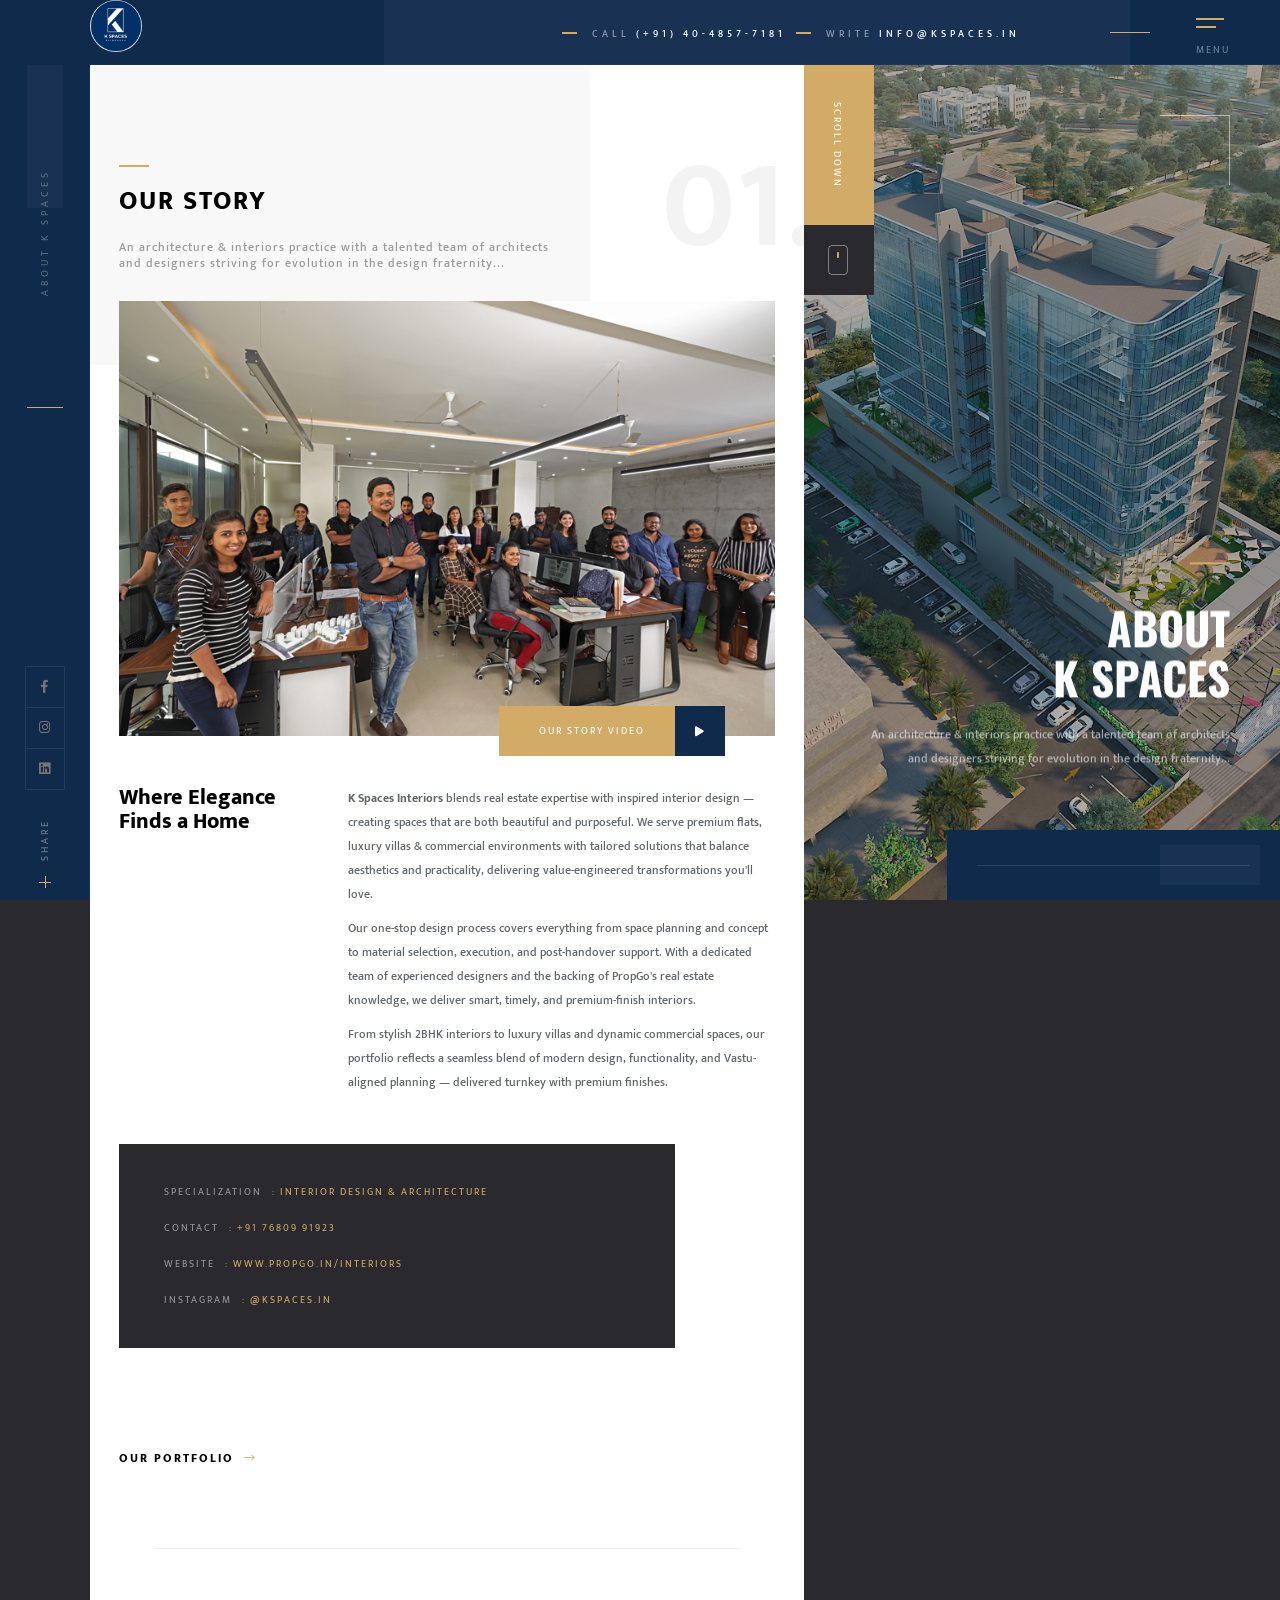
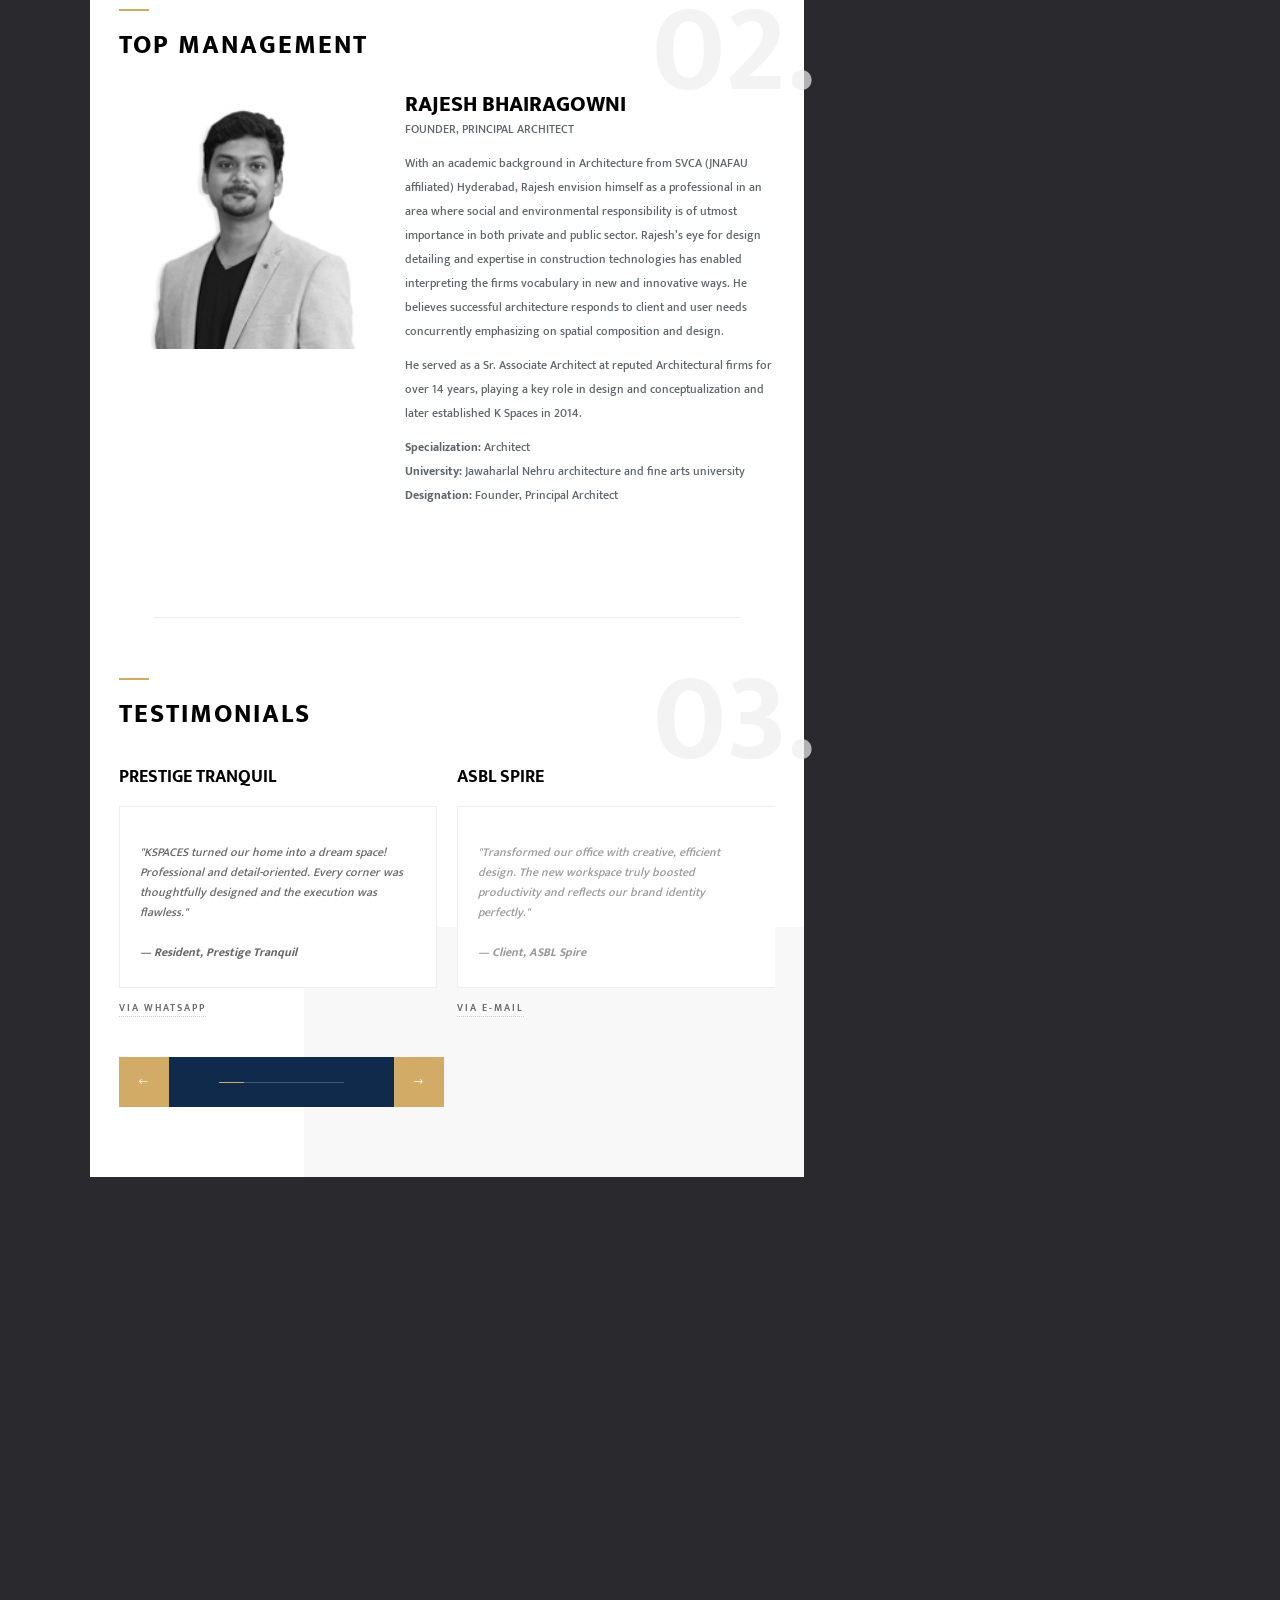
==== commit 4b99e595: "optimize images, fix loader, phones, map, portfolio" ====
--- a/about.html
+++ b/about.html
@@ -27,27 +27,38 @@
         <!--Loader -->
         <div class="loader2" id="kspaces-loader">
             <div class="ks-loader-center">
-                <img class="ks-logo" src="images/loader-logo.png" alt="K Spaces">
+                <svg class="ks-k-svg" xmlns="http://www.w3.org/2000/svg" viewBox="0 0 130 130">
+                    <rect class="ks-box" x="19" y="19" width="92" height="92"
+                          fill="none" stroke="#ffffff" stroke-width="2.5"
+                          stroke-dasharray="368" stroke-dashoffset="368"/>
+                    <line class="ks-v" x1="43" y1="31" x2="43" y2="99"
+                          stroke="#ffffff" stroke-width="12" stroke-linecap="round"
+                          stroke-dasharray="68" stroke-dashoffset="68"/>
+                    <line class="ks-a1" x1="43" y1="65" x2="101" y2="31"
+                          stroke="#ffffff" stroke-width="12" stroke-linecap="round"
+                          stroke-dasharray="68" stroke-dashoffset="68"/>
+                    <line class="ks-a2" x1="43" y1="65" x2="101" y2="99"
+                          stroke="#ffffff" stroke-width="12" stroke-linecap="round"
+                          stroke-dasharray="68" stroke-dashoffset="68"/>
+                </svg>
+                <div class="ks-label-text">K&nbsp;SPACES</div>
             </div>
         </div>
         <style>
         #kspaces-loader{background:#033067;display:flex;align-items:center;justify-content:center;}
         .ks-loader-center{text-align:center;}
-        .ks-logo{
-            width:210px;height:auto;display:block;margin:0 auto;
-            opacity:0;transform:scale(.86);
-            animation:ksLogoIn 1s cubic-bezier(.2,.7,.2,1) forwards, ksPulse 2.4s ease-in-out 1s infinite;
+        .ks-k-svg{width:128px;height:128px;display:block;margin:0 auto 18px;overflow:visible;}
+        .ks-box{animation:ksDraw .5s ease forwards;}
+        .ks-v {animation:ksDraw .4s ease .3s forwards;}
+        .ks-a1{animation:ksDraw .4s ease .65s forwards;}
+        .ks-a2{animation:ksDraw .4s ease .85s forwards;}
+        @keyframes ksDraw{to{stroke-dashoffset:0;}}
+        .ks-label-text{
+            color:rgba(255,255,255,.9);font-size:12px;letter-spacing:9px;
+            font-family:'Raleway',Arial,sans-serif;text-transform:uppercase;
+            opacity:0;animation:ksFade .5s ease 1.15s forwards;
         }
-        @keyframes ksLogoIn{
-            0%{opacity:0;transform:scale(.86);}
-            65%{opacity:1;transform:scale(1.03);}
-            100%{opacity:1;transform:scale(1);}
-        }
-        @keyframes ksPulse{
-            0%,100%{transform:scale(1);}
-            50%{transform:scale(1.035);}
-        }
-        @media(max-width:600px){ .ks-logo{ width:160px; } }
+        @keyframes ksFade{from{opacity:0;letter-spacing:14px;}to{opacity:.9;letter-spacing:9px;}}
         </style>
         <!-- loader end  -->
         <!-- main start  -->
@@ -70,7 +81,7 @@
                 <!--  navigation --> 
                 <div class="header-contacts">
                     <ul>
-                        <li><span> Call </span> <a href="tel:+4(897)56412322">(+91)40-4857-7181</a></li>
+                        <li><span> Call </span> <a href="tel:+914048577181">(+91) 40-4857-7181</a></li>
                         <li><span> Write </span> <a href="mailto:info@kspaces.in">info@kspaces.in</a></li>
                     </ul>
                 </div>
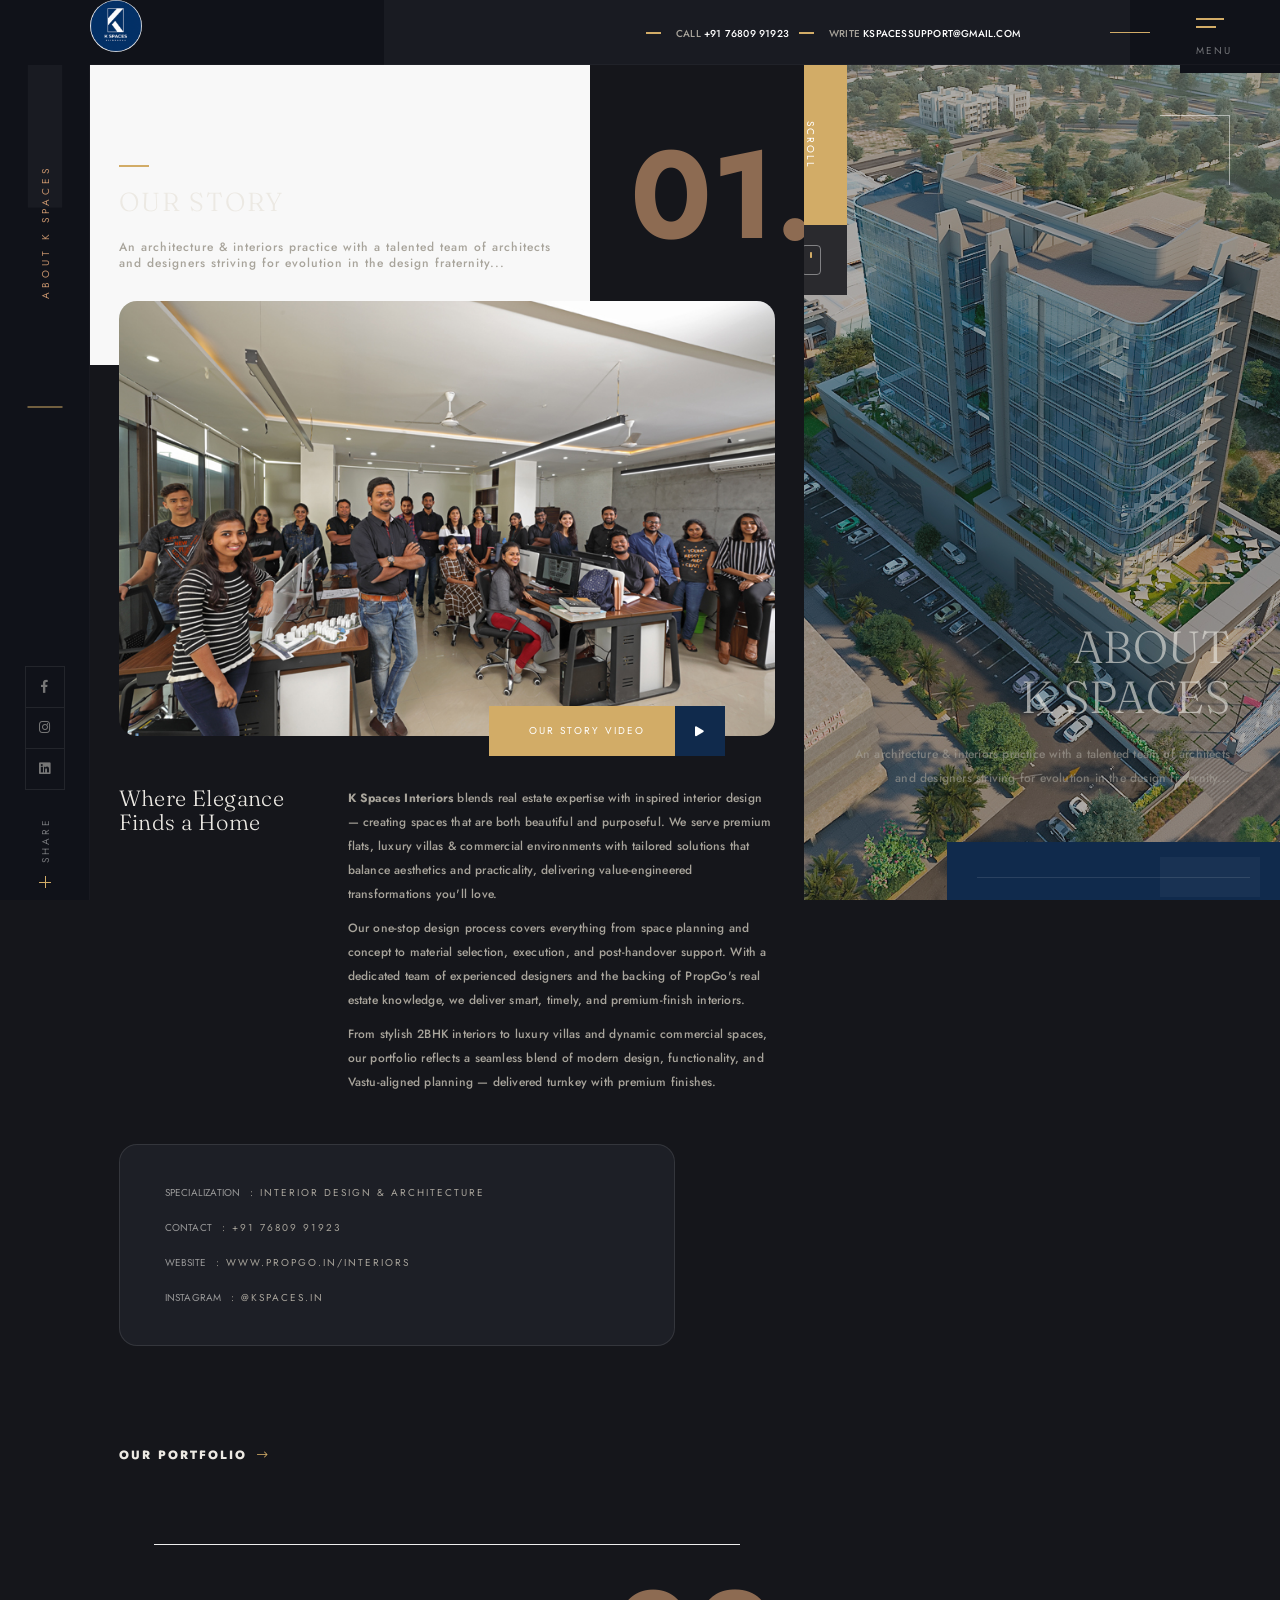
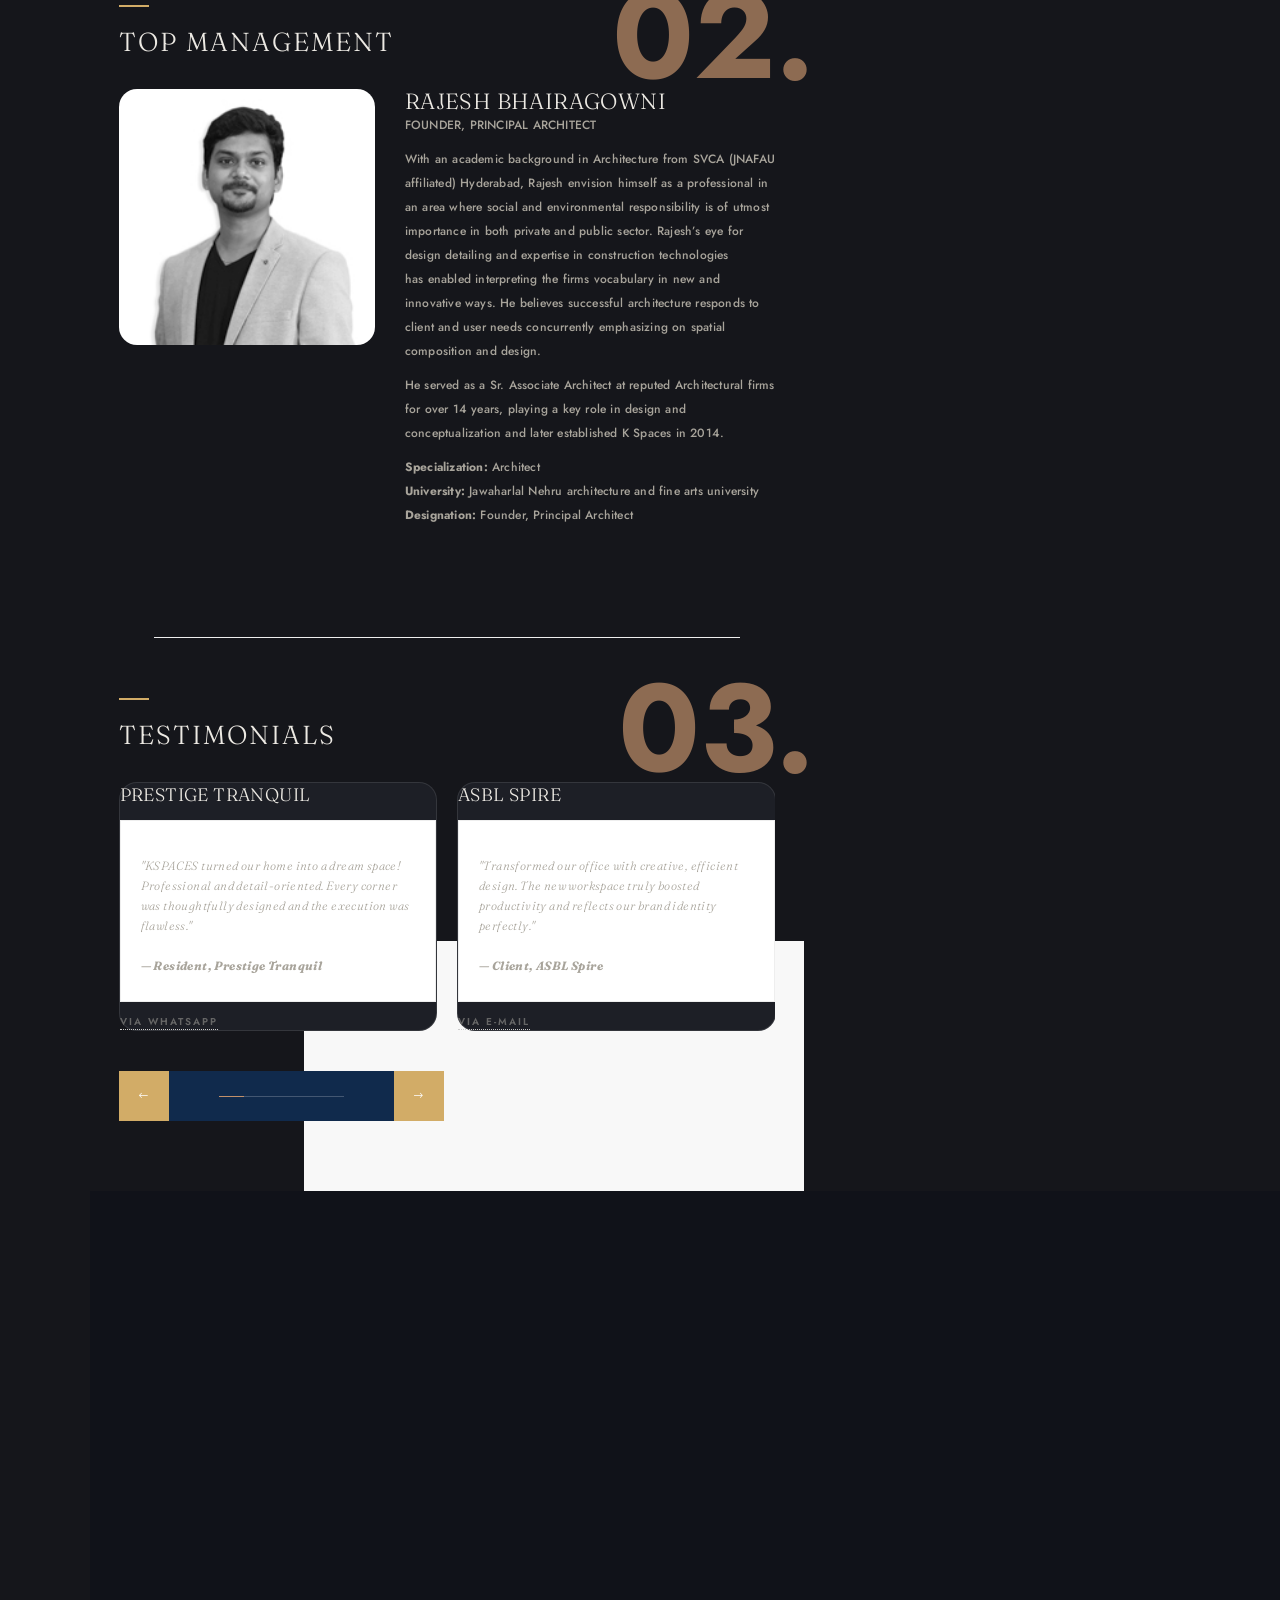
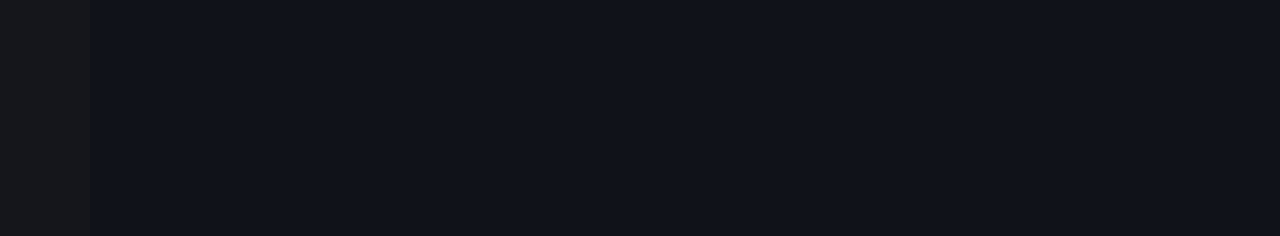
==== commit 55620624: "architectural redesign" ====
--- a/about.html
+++ b/about.html
@@ -1,6 +1,9 @@
 <!DOCTYPE HTML>
 <html lang="en">
     <head>
+        <link rel="preconnect" href="https://fonts.googleapis.com">
+        <link rel="preconnect" href="https://fonts.gstatic.com" crossorigin>
+        <link href="https://fonts.googleapis.com/css2?family=Fraunces:ital,opsz,wght@0,9..144,300;0,9..144,400;0,9..144,500;1,9..144,400&family=Jost:wght@200;300;400;500;600&display=swap" rel="stylesheet">
         <!--=============== basic  ===============-->
         <meta charset="UTF-8">
         <title>K Spaces | Architecture & Interiors</title>
@@ -81,8 +84,8 @@
                 <!--  navigation --> 
                 <div class="header-contacts">
                     <ul>
-                        <li><span> Call </span> <a href="tel:+914048577181">(+91) 40-4857-7181</a></li>
-                        <li><span> Write </span> <a href="mailto:info@kspaces.in">info@kspaces.in</a></li>
+                        <li><span> Call </span> <a href="tel:+917680991923">+91 76809 91923</a></li>
+                        <li><span> Write </span> <a href="mailto:kspacessupport@gmail.com">kspacessupport@gmail.com</a></li>
                     </ul>
                 </div>
                 <!-- navigation  end -->            
@@ -427,7 +430,7 @@
                                         <div class="footer-contacts footer-box fl-wrap">
                                             <ul>
                                                 <li><span>Call:</span><a href="#">(+91)40-4857-7181</a></li>
-                                                <li><span>Write  :</span><a href="#">info@kspaces.in</a></li>
+                                                <li><span>Write  :</span><a href="#">kspacessupport@gmail.com</a></li>
                                                 <li><span>Find us : </span><a href="#">Madhapur, Hyderabad-81, India</a></li>
                                             </ul>
                                         </div>
--- a/css/color.css
+++ b/css/color.css
@@ -22,3 +22,97 @@
     object-fit: cover;
 }
 @media (max-width: 1024px){ .header-logo img { height: 44px; width: 44px; } }
+
+/* ============================================================
+   K SPACES — ARCHITECTURAL DARK THEME (overrides)
+   ============================================================ */
+:root{
+  --ks-bg:#15161b;          /* warm near-black */
+  --ks-surface:#1d1f26;
+  --ks-surface2:#23262f;
+  --ks-header:#101219;
+  --ks-text:#ece9e3;        /* warm off-white */
+  --ks-muted:#a8a49b;
+  --ks-accent:#c2906a;      /* soft terracotta / brass */
+  --ks-accent2:#dcb588;
+  --ks-line:rgba(255,255,255,.10);
+  --ks-radius:18px;
+}
+
+/* ---------- Typography ---------- */
+body, p, a, li, span, label, input, textarea, button, select,
+.custom-form input, .text, .breadcrumbs, .nav-holder nav a,
+.grid-det_link, .horizonral-subtitle, .section-title_category, .pr-list{
+  font-family:'Jost', -apple-system, "Helvetica Neue", Arial, sans-serif !important;
+  letter-spacing:.2px;
+}
+h1,h2,h3,h4,h5,h6,
+.section-title h2,.hero-title h2,.hero-wrap .section-title h2,
+.column-wrap .section-title h2,.pr-subtitle,.pr-title,
+.testi-item p,.error-wrap h2,.list-single-main-item-title h3{
+  font-family:'Fraunces', Georgia, "Times New Roman", serif !important;
+  font-weight:300 !important;
+  letter-spacing:.4px;
+}
+h1, .hero-title h2{ font-weight:300 !important; }
+
+/* ---------- Dark base ---------- */
+html, body{ background:var(--ks-bg) !important; color:var(--ks-text) !important; }
+section, .content, #wrapper, .column-wrap, .breadcrumbs,
+.section.parallax-section, .single-page-decor, .main-register-wrap{
+  background-color:var(--ks-bg) !important;
+}
+p, li, .text p, .pr-list li, address, .contact-details li, .dn-counter{ color:var(--ks-muted) !important; }
+h1,h2,h3,h4,h5,h6, strong{ color:var(--ks-text) !important; }
+a{ color:var(--ks-text); }
+a:hover{ color:var(--ks-accent) !important; }
+.horizonral-subtitle span, .section-number, .breadcrumbs a:hover{ color:var(--ks-accent) !important; }
+
+/* header / left rail / footer */
+.main-header, .left-panel, .footer, footer, .nav-holder, .nav-inner,
+.main-menu, .nav-button-wrap{ background:var(--ks-header) !important; }
+.footer, footer, .height-emulator{ background:var(--ks-header) !important; }
+
+/* surfaces / cards */
+.accordion-inner, .team-box, .testi-item, .pr-list.dark-bg,
+.custom-form .selectbox, .list-single-main-item, .contacts-info{
+  background:var(--ks-surface) !important; color:var(--ks-text) !important;
+  border-radius:var(--ks-radius); border:1px solid var(--ks-line);
+}
+
+/* forms */
+.custom-form textarea, .custom-form input[type="text"],
+.custom-form input[type=email], .custom-form input, .error-wrap form input{
+  background:var(--ks-surface) !important; color:var(--ks-text) !important;
+  border:1px solid var(--ks-line) !important; border-radius:12px !important;
+}
+.custom-form label{ color:var(--ks-muted) !important; }
+::placeholder{ color:#7d7a73 !important; }
+
+/* ---------- Soft corners (de-box) ---------- */
+.gallery-item, .grid-item-holder, .grid-item-holder img,
+.team-box, .team-box img, .testi-item, .respimg, img.respimg,
+.box-item img, .single-slider img, .list-single-main-media img,
+.blog-media img, .map, iframe.map{
+  border-radius:var(--ks-radius) !important;
+}
+.gallery-item, .grid-item-holder{ overflow:hidden; }
+.map, iframe.map{ overflow:hidden; }
+
+/* buttons — soft + accent */
+.btn, button.btn, a.btn, input[type="submit"], .grid-det_link,
+.start-btn, .more-btn, .nav-button{ border-radius:40px !important; }
+.btn, input[type=submit]{
+  background:var(--ks-accent) !important; color:#15161b !important;
+  border:none !important; letter-spacing:1px;
+}
+.btn:hover, input[type=submit]:hover{ background:var(--ks-accent2) !important; color:#15161b !important; }
+
+/* accents & misc */
+.pr-bg, .section-title:before, .horizonral-subtitle strong{ color:var(--ks-accent) !important; }
+.swiper-pagination-bullet-active, .hero-slider-wrap_pagination .swiper-pagination-bullet-active{ background:var(--ks-accent) !important; }
+::selection{ background:var(--ks-accent); color:#15161b; }
+hr, .fl-wrap hr{ border-color:var(--ks-line) !important; }
+
+/* keep header logo as the round brand badge */
+.header-logo img{ height:52px; width:52px; border-radius:50%; object-fit:cover; }
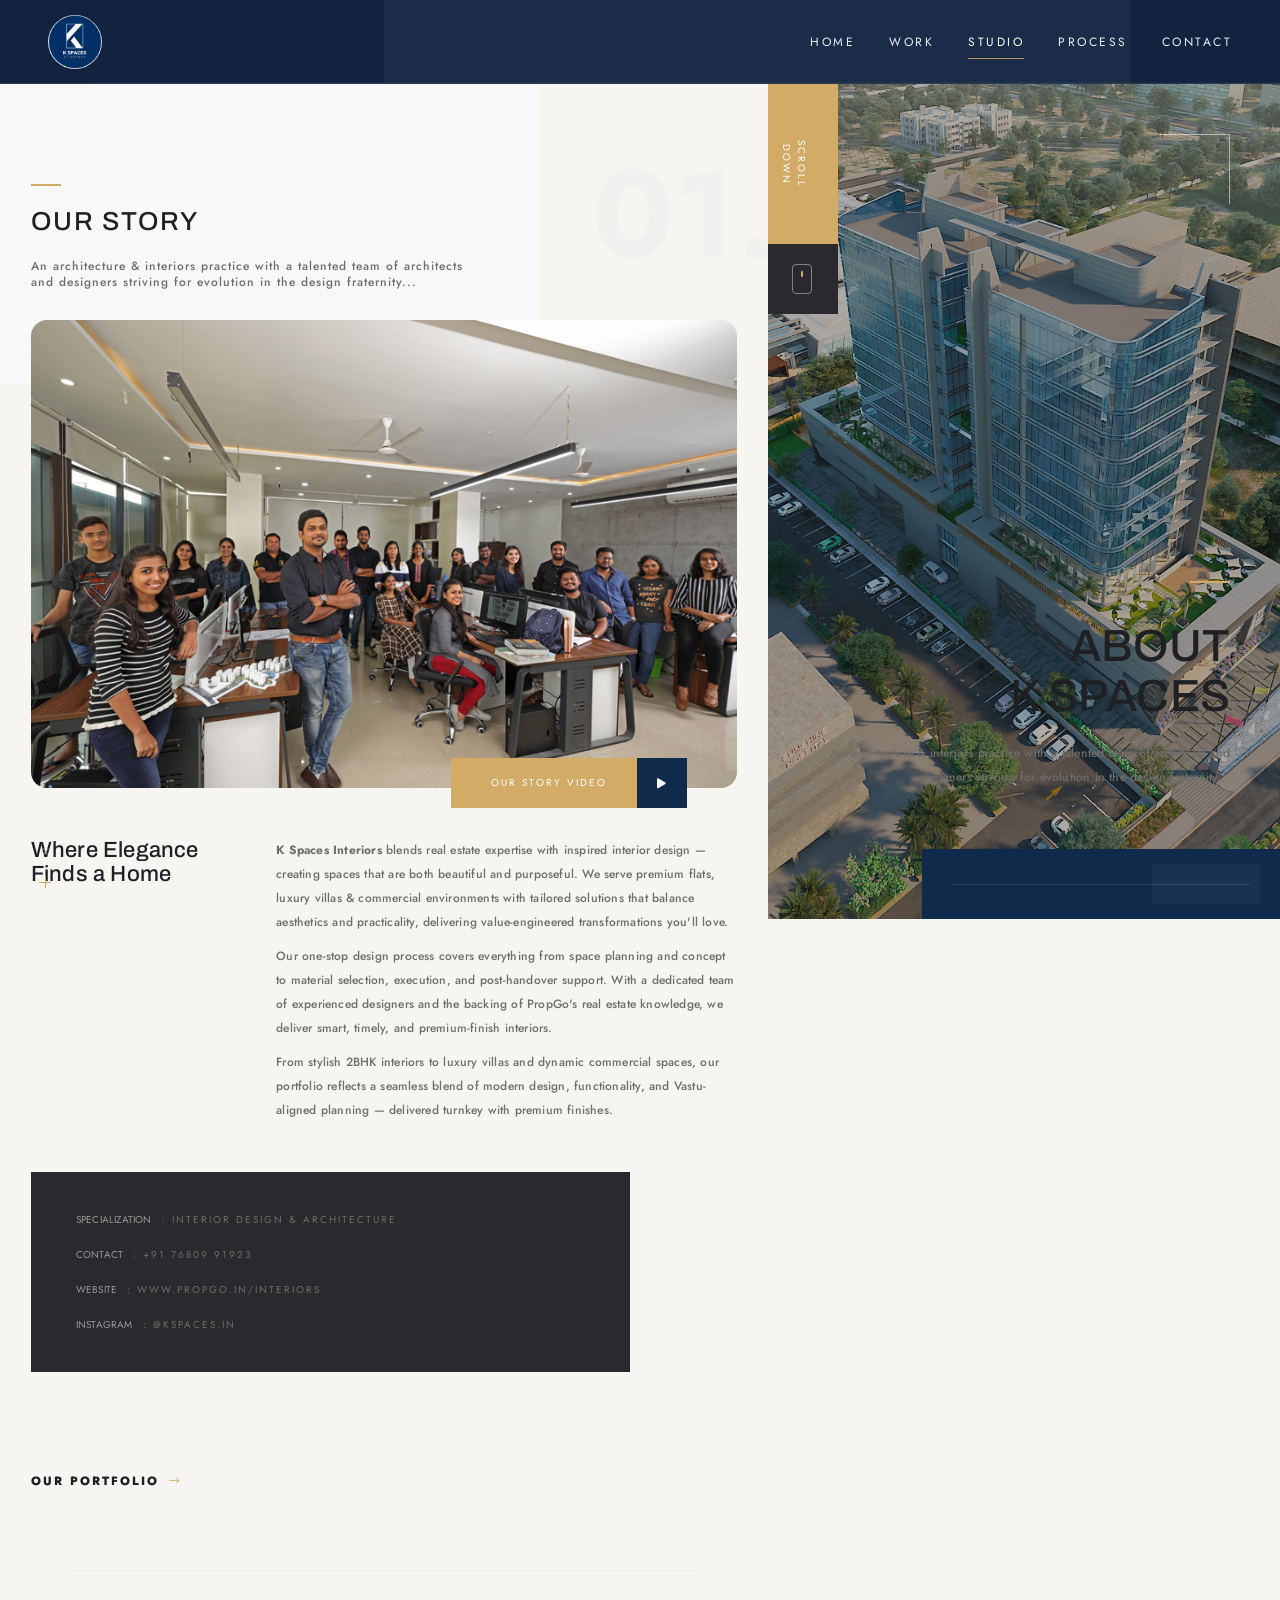
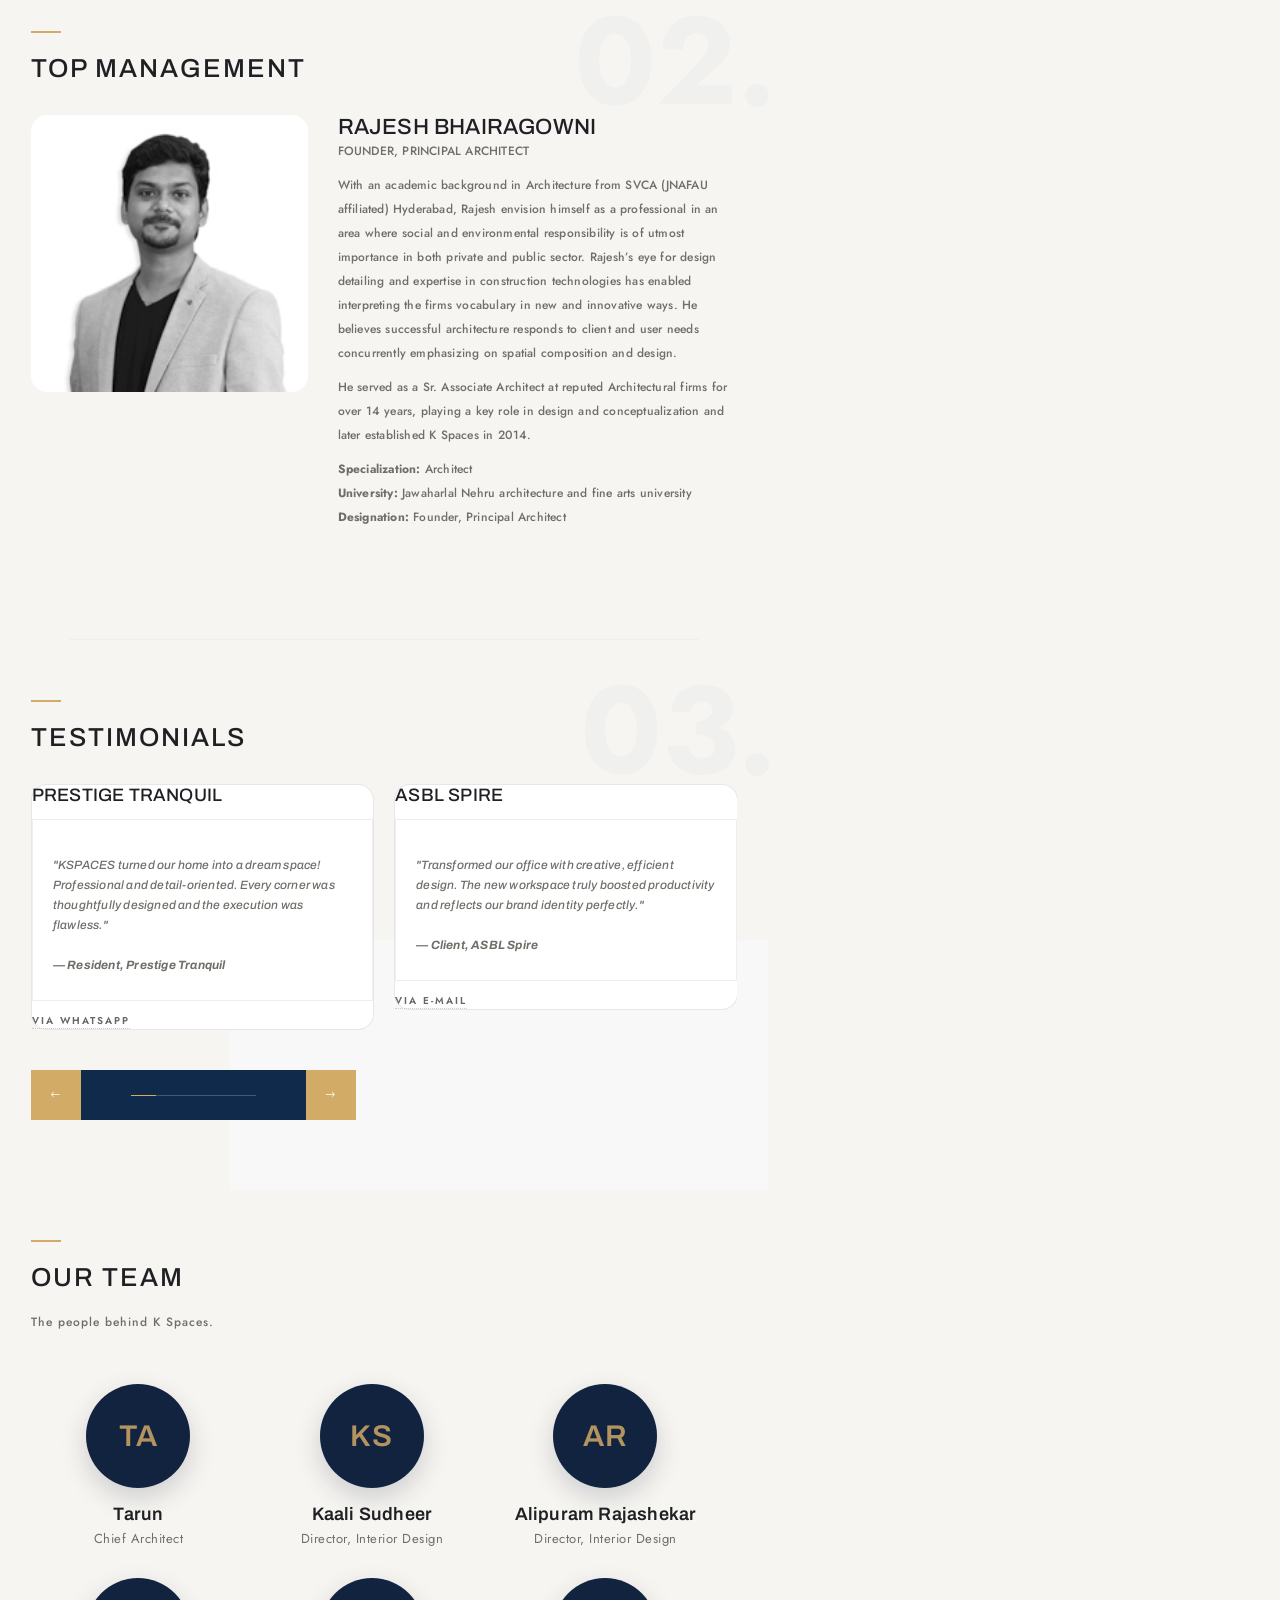
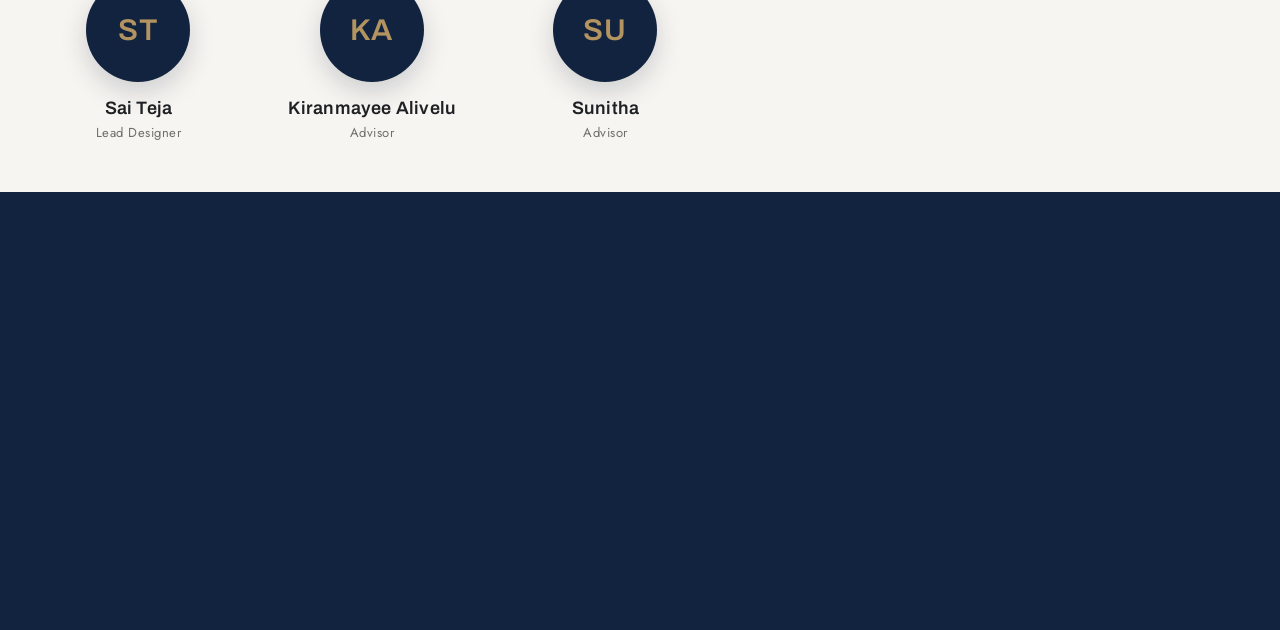
==== commit 51356535: "remove phone from nav" ====
--- a/about.html
+++ b/about.html
@@ -3,7 +3,7 @@
     <head>
         <link rel="preconnect" href="https://fonts.googleapis.com">
         <link rel="preconnect" href="https://fonts.gstatic.com" crossorigin>
-        <link href="https://fonts.googleapis.com/css2?family=Fraunces:ital,opsz,wght@0,9..144,300;0,9..144,400;0,9..144,500;1,9..144,400&family=Jost:wght@200;300;400;500;600&display=swap" rel="stylesheet">
+        <link href="https://fonts.googleapis.com/css2?family=Archivo:wght@400;500;600;700&family=Jost:wght@200;300;400;500;600&display=swap" rel="stylesheet">
         <!--=============== basic  ===============-->
         <meta charset="UTF-8">
         <title>K Spaces | Architecture & Interiors</title>
@@ -68,7 +68,14 @@
         <div id="main">
             <!-- header start  -->
             <header class="main-header">
-                <a href="index.html" class="header-logo ajax"><img src="images/kspaces-badge.png" alt="K Spaces"></a>
+                <a href="index.html" class="header-logo"><img src="images/kspaces-badge.png" alt="K Spaces"></a>
+                <nav class="ks-topnav">
+                    <a href="index.html" class="">Home</a>
+                    <a href="portfolio.html" class="">Work</a>
+                    <a href="about.html" class="ks-active">Studio</a>
+                    <a href="process.html" class="">Process</a>
+                    <a href="contacts.html" class="">Contact</a>
+                </nav>
                 <!-- sidebar-button --> 
                 <!-- nav-button-wrap-->
                 <div class="nav-button-wrap">
@@ -128,14 +135,14 @@
                                         <a href="index.html" >Home</a>
                                         <!--level 2 -->
                                         <!--<ul>
-                                            <li><a href="index.html" class="ajax act-link">Half Slider</a></li>
-                                            <li><a href="index2.html" class="ajax">Multi Slideshow</a></li>
-																																												<li><a href="index8.html" class="ajax">Carousel</a></li>
-                                            <li><a href="index3.html" class="ajax">Impulse Image</a></li>
-                                            <li><a href="index4.html" class="ajax">Fullscreen  Image</a></li>
-                                            <li><a href="index5.html" class="ajax">Fullscreen  Slider</a></li>
-                                            <li><a href="index6.html" class="ajax">Fullscreen  Slideshow</a></li>
-                                            <li><a href="index7.html" class="ajax">Video</a></li>
+                                            <li><a href="index.html" class="act-link">Half Slider</a></li>
+                                            <li><a href="index2.html" class="">Multi Slideshow</a></li>
+																																												<li><a href="index8.html" class="">Carousel</a></li>
+                                            <li><a href="index3.html" class="">Impulse Image</a></li>
+                                            <li><a href="index4.html" class="">Fullscreen  Image</a></li>
+                                            <li><a href="index5.html" class="">Fullscreen  Slider</a></li>
+                                            <li><a href="index6.html" class="">Fullscreen  Slideshow</a></li>
+                                            <li><a href="index7.html" class="">Video</a></li>
                                         </ul>
                                         <!--level 2 end -->
                                     </li>
@@ -143,15 +150,15 @@
                                         <a href="about.html" class="act-link">About Us</a>
                                         <!--level 2 -->
                                          <ul>
-																																												<li><a href="about.html" class="ajax">Overview</a></li>
-                                            <li><a href="team.html" class="ajax">Team</a></li>
-                                            <!--<li><a href="about-personal.html" class="ajax">About Personal</a></li>-->
+																																												<li><a href="about.html" class="">Overview</a></li>
+                                            <li></li>
+                                            <!--<li><a href="about-personal.html" class="">About Personal</a></li>-->
                                         </ul>
                                         <!--level 2 end -->
                                     </li>
                                     <li><a href="portfolio.html">Portfolio</a></li>
-                                    <li><a href="process.html" class="ajax">Process</a></li>
-                                    <li><a href="contacts.html" class="ajax">Contacts</a></li>
+                                    <li><a href="process.html" class="">Process</a></li>
+                                    <li><a href="contacts.html" class="">Contacts</a></li>
                                     
                                 </ul>
                             </nav>
@@ -268,7 +275,7 @@
 																																																				
                                                 </div>
                                             </div>
-																																												<a href="portfolio.html" class="pr-view ajax">Our Portfolio<i class="fal fa-long-arrow-right"></i></a>
+																																												<a href="portfolio.html" class="pr-view">Our Portfolio<i class="fal fa-long-arrow-right"></i></a>
                                         <div class="section-number right_sn">
                                             <div class="pr-bg pr-bg-white"></div>
                                             <span>0</span>1.
@@ -403,6 +410,49 @@
                                 </section>
                                 <!--section end-->         
                             </div>
+                                <!-- team section (part of Studio) -->
+                                <section class="small-padding" id="team">
+                                    <div class="container">
+                                        <div class="split-sceen-content_title fl-wrap">
+                                            <div class="pr-bg pr-bg-white"></div>
+                                            <h3>Our Team</h3>
+                                            <p>The people behind K Spaces.</p>
+                                        </div>
+                                        <div class="ks-team-grid fl-wrap">
+                                            <div class="ks-tm">
+                                                <div class="ks-tm-av">TA</div>
+                                                <div class="ks-tm-name">Tarun</div>
+                                                <div class="ks-tm-role">Chief Architect</div>
+                                            </div>
+                                            <div class="ks-tm">
+                                                <div class="ks-tm-av">KS</div>
+                                                <div class="ks-tm-name">Kaali Sudheer</div>
+                                                <div class="ks-tm-role">Director, Interior Design</div>
+                                            </div>
+                                            <div class="ks-tm">
+                                                <div class="ks-tm-av">AR</div>
+                                                <div class="ks-tm-name">Alipuram Rajashekar</div>
+                                                <div class="ks-tm-role">Director, Interior Design</div>
+                                            </div>
+                                            <div class="ks-tm">
+                                                <div class="ks-tm-av">ST</div>
+                                                <div class="ks-tm-name">Sai Teja</div>
+                                                <div class="ks-tm-role">Lead Designer</div>
+                                            </div>
+                                            <div class="ks-tm">
+                                                <div class="ks-tm-av">KA</div>
+                                                <div class="ks-tm-name">Kiranmayee Alivelu</div>
+                                                <div class="ks-tm-role">Advisor</div>
+                                            </div>
+                                            <div class="ks-tm">
+                                                <div class="ks-tm-av">SU</div>
+                                                <div class="ks-tm-name">Sunitha</div>
+                                                <div class="ks-tm-role">Advisor</div>
+                                            </div>
+                                        </div>
+                                    </div>
+                                </section>
+                                <!-- team section end -->
                             <!--column-wrap-container end-->         
                         </div>
                         <!--column-wrap end--> 
@@ -429,13 +479,13 @@
                                         <!-- footer-contacts-->
                                         <div class="footer-contacts footer-box fl-wrap">
                                             <ul>
-                                                <li><span>Call:</span><a href="#">(+91)40-4857-7181</a></li>
+                                                <li><span>Call:</span><a href="tel:+917680991923">+91 76809 91923</a></li>
                                                 <li><span>Write  :</span><a href="#">kspacessupport@gmail.com</a></li>
                                                 <li><span>Find us : </span><a href="#">Madhapur, Hyderabad-81, India</a></li>
                                             </ul>
                                         </div>
                                         <!-- footer contacts end -->
-                                        <a href="contacts.html" class="ajax fc_button">Get In Touch <i class="fal fa-envelope"></i></a>
+                                        <a href="contacts.html" class="fc_button">Get In Touch <i class="fal fa-envelope"></i></a>
                                     </div>
                                     <div class="col-md-4">
                                         <div class="footer-header fl-wrap"><span>02.</span> Subscribe</div>
@@ -458,7 +508,6 @@
                                     <span>&#169 kspaces  /  All rights reserved. </span>
                                 </div>
                                 <!-- policy-box end-->
-                                <a href="#" class="to-top-btn to-top">Back to top <i class="fal fa-long-arrow-up"></i></a>
                             </div>
                         </div>
                         <div class="footer-canvas">
--- a/css/color.css
+++ b/css/color.css
@@ -13,106 +13,157 @@
 .horizonral-subtitle span , .tabs-menu li.backLava{
 	border-color:#d2ac67;
 }
-/* ===== K Spaces brand overrides ===== */
-.header-logo { top: 0; }
-.header-logo img {
-    height: 52px;
-    width: 52px;
-    border-radius: 50%;
-    object-fit: cover;
-}
-@media (max-width: 1024px){ .header-logo img { height: 44px; width: 44px; } }
 
 /* ============================================================
-   K SPACES — ARCHITECTURAL DARK THEME (overrides)
+   K SPACES — Architectural theme (light) + creative header
    ============================================================ */
 :root{
-  --ks-bg:#15161b;          /* warm near-black */
-  --ks-surface:#1d1f26;
-  --ks-surface2:#23262f;
-  --ks-header:#101219;
-  --ks-text:#ece9e3;        /* warm off-white */
-  --ks-muted:#a8a49b;
-  --ks-accent:#c2906a;      /* soft terracotta / brass */
-  --ks-accent2:#dcb588;
-  --ks-line:rgba(255,255,255,.10);
-  --ks-radius:18px;
+  --ks-bg:#f7f5f1;        /* warm architectural white */
+  --ks-ink:#1f2024;       /* near-black text */
+  --ks-muted:#6f6e69;
+  --ks-navy:#11233f;      /* deep navy: header / footer / buttons */
+  --ks-accent:#b3935f;    /* restrained warm sand (hover accents only) */
+  --ks-line:rgba(20,20,25,.10);
+  --ks-radius:16px;
 }
 
-/* ---------- Typography ---------- */
-body, p, a, li, span, label, input, textarea, button, select,
-.custom-form input, .text, .breadcrumbs, .nav-holder nav a,
-.grid-det_link, .horizonral-subtitle, .section-title_category, .pr-list{
-  font-family:'Jost', -apple-system, "Helvetica Neue", Arial, sans-serif !important;
-  letter-spacing:.2px;
+/* ---------- Fonts ---------- */
+body,p,a,li,span,label,input,textarea,button,select,.custom-form input,.text,
+.breadcrumbs,.nav-holder nav a,.grid-det_link,.horizonral-subtitle,.section-title_category{
+  font-family:'Jost',-apple-system,"Helvetica Neue",Arial,sans-serif !important; letter-spacing:.2px;
 }
-h1,h2,h3,h4,h5,h6,
-.section-title h2,.hero-title h2,.hero-wrap .section-title h2,
-.column-wrap .section-title h2,.pr-subtitle,.pr-title,
-.testi-item p,.error-wrap h2,.list-single-main-item-title h3{
-  font-family:'Fraunces', Georgia, "Times New Roman", serif !important;
-  font-weight:300 !important;
-  letter-spacing:.4px;
+h1,h2,h3,h4,h5,h6,.section-title h2,.hero-title h2,.column-wrap .section-title h2,
+.pr-subtitle,.pr-title,.testi-item p{
+  font-family:'Archivo',-apple-system,"Helvetica Neue",Arial,sans-serif !important;
+  font-weight:500 !important; letter-spacing:.2px;
 }
-h1, .hero-title h2{ font-weight:300 !important; }
+.section-title h2, .hero-title h2{ font-weight:600 !important; }
 
-/* ---------- Dark base ---------- */
-html, body{ background:var(--ks-bg) !important; color:var(--ks-text) !important; }
-section, .content, #wrapper, .column-wrap, .breadcrumbs,
-.section.parallax-section, .single-page-decor, .main-register-wrap{
-  background-color:var(--ks-bg) !important;
+/* ---------- Light palette ---------- */
+html,body{ background:var(--ks-bg) !important; color:var(--ks-ink) !important; }
+#wrapper{ background:var(--ks-bg) !important; left:0 !important; top:84px !important; }
+section,.content,.column-wrap,.breadcrumbs,.section.parallax-section{ background-color:var(--ks-bg) !important; }
+p,li,.text p{ color:var(--ks-muted) !important; }
+h1,h2,h3,h4,h5,h6,strong{ color:var(--ks-ink) !important; }
+a{ color:var(--ks-ink); } a:hover{ color:var(--ks-navy) !important; }
+
+/* footer deep navy */
+.footer,footer,.height-emulator{ background:var(--ks-navy) !important; }
+.footer h3,.footer a{ color:#eef1f6 !important; }
+.footer p,.footer li,.footer span{ color:#a9b3c3 !important; }
+
+/* surfaces / forms */
+.team-box,.testi-item,.accordion-inner,.list-single-main-item,.contacts-info{
+  background:#fff !important; border:1px solid var(--ks-line); border-radius:var(--ks-radius);
 }
-p, li, .text p, .pr-list li, address, .contact-details li, .dn-counter{ color:var(--ks-muted) !important; }
-h1,h2,h3,h4,h5,h6, strong{ color:var(--ks-text) !important; }
-a{ color:var(--ks-text); }
-a:hover{ color:var(--ks-accent) !important; }
-.horizonral-subtitle span, .section-number, .breadcrumbs a:hover{ color:var(--ks-accent) !important; }
-
-/* header / left rail / footer */
-.main-header, .left-panel, .footer, footer, .nav-holder, .nav-inner,
-.main-menu, .nav-button-wrap{ background:var(--ks-header) !important; }
-.footer, footer, .height-emulator{ background:var(--ks-header) !important; }
-
-/* surfaces / cards */
-.accordion-inner, .team-box, .testi-item, .pr-list.dark-bg,
-.custom-form .selectbox, .list-single-main-item, .contacts-info{
-  background:var(--ks-surface) !important; color:var(--ks-text) !important;
-  border-radius:var(--ks-radius); border:1px solid var(--ks-line);
+.custom-form textarea,.custom-form input[type="text"],.custom-form input[type=email],.custom-form input{
+  background:#fff !important; color:var(--ks-ink) !important; border:1px solid var(--ks-line) !important; border-radius:12px !important;
 }
 
-/* forms */
-.custom-form textarea, .custom-form input[type="text"],
-.custom-form input[type=email], .custom-form input, .error-wrap form input{
-  background:var(--ks-surface) !important; color:var(--ks-text) !important;
-  border:1px solid var(--ks-line) !important; border-radius:12px !important;
-}
-.custom-form label{ color:var(--ks-muted) !important; }
-::placeholder{ color:#7d7a73 !important; }
-
-/* ---------- Soft corners (de-box) ---------- */
-.gallery-item, .grid-item-holder, .grid-item-holder img,
-.team-box, .team-box img, .testi-item, .respimg, img.respimg,
-.box-item img, .single-slider img, .list-single-main-media img,
-.blog-media img, .map, iframe.map{
+/* ---------- de-box: soft corners ---------- */
+.gallery-item,.grid-item-holder,.grid-item-holder img,.team-box img,.respimg,img.respimg,
+.box-item img,.single-slider img,.list-single-main-media img,.blog-media img,.map,iframe.map{
   border-radius:var(--ks-radius) !important;
 }
-.gallery-item, .grid-item-holder{ overflow:hidden; }
-.map, iframe.map{ overflow:hidden; }
+.gallery-item,.grid-item-holder,.map,iframe.map{ overflow:hidden; }
 
-/* buttons — soft + accent */
-.btn, button.btn, a.btn, input[type="submit"], .grid-det_link,
-.start-btn, .more-btn, .nav-button{ border-radius:40px !important; }
-.btn, input[type=submit]{
-  background:var(--ks-accent) !important; color:#15161b !important;
-  border:none !important; letter-spacing:1px;
+/* buttons */
+.btn,a.btn,input[type=submit],.grid-det_link{ border-radius:40px !important; }
+.btn,input[type=submit]{ background:var(--ks-navy) !important; color:#fff !important; border:none !important; letter-spacing:1px; }
+.btn:hover{ background:#1c3a63 !important; }
+::selection{ background:var(--ks-navy); color:#fff; }
+
+/* ===================== CREATIVE HEADER ===================== */
+.left-panel{ display:none !important; }              /* remove bstudio vertical rail */
+.main-header{
+  left:0 !important; height:84px !important; background:#11233f !important;  /* one colour, deeper elegant navy */
+  padding:0 48px !important; display:flex !important; align-items:center; justify-content:space-between;
+  border-bottom:1px solid rgba(255,255,255,.10);
 }
-.btn:hover, input[type=submit]:hover{ background:var(--ks-accent2) !important; color:#15161b !important; }
+.header-logo{ float:none !important; top:0 !important; display:flex; align-items:center; }
+.header-logo img{ height:54px !important; width:54px !important; border-radius:50% !important; object-fit:cover; box-shadow:none !important; }
 
-/* accents & misc */
-.pr-bg, .section-title:before, .horizonral-subtitle strong{ color:var(--ks-accent) !important; }
-.swiper-pagination-bullet-active, .hero-slider-wrap_pagination .swiper-pagination-bullet-active{ background:var(--ks-accent) !important; }
-::selection{ background:var(--ks-accent); color:#15161b; }
-hr, .fl-wrap hr{ border-color:var(--ks-line) !important; }
+.ks-topnav{ display:flex; align-items:center; margin-left:auto; }
+.ks-topnav a{
+  position:relative; color:#eaf0f8 !important; text-transform:uppercase; text-decoration:none;
+  font-family:'Jost',sans-serif !important; font-size:12px; letter-spacing:2.5px; font-weight:400; padding:8px 0; margin-left:34px;
+}
+.ks-headcall{
+  display:inline-flex; align-items:center; gap:8px; margin-left:36px; padding:8px 18px;
+  border:1px solid rgba(255,255,255,.28); border-radius:40px; color:#eaf0f8 !important;
+  font-family:'Jost',sans-serif !important; font-size:12.5px; letter-spacing:.5px; white-space:nowrap;
+  text-decoration:none; transition:background .3s ease,border-color .3s ease,color .3s ease;
+}
+.ks-headcall i{ font-size:12px; opacity:.85; }
+.ks-headcall:hover{ background:#fff; border-color:#fff; color:var(--ks-navy) !important; }
+.ks-topnav a:after{ content:""; position:absolute; left:0; bottom:0; height:1px; width:0; background:var(--ks-accent); transition:width .35s ease; }
+.ks-topnav a:hover,.ks-topnav a.ks-active{ color:#fff !important; }
+.ks-topnav a:hover:after,.ks-topnav a.ks-active:after{ width:100%; }
 
-/* keep header logo as the round brand badge */
-.header-logo img{ height:52px; width:52px; border-radius:50%; object-fit:cover; }
+.nav-button-wrap,.header-contacts{ display:none !important; }   /* hide old menu btn + contacts on desktop */
+
+@media (max-width:1024px){
+  .main-header{ height:64px !important; padding:0 18px !important; }
+  #wrapper{ top:64px !important; }
+  .ks-topnav, .ks-headcall{ display:none !important; }
+  .nav-button-wrap{ display:block !important; }
+}
+
+/* homepage hero text — warm yellow over the photos */
+.half-hero-wrap h1, .hero-slider .half-hero-wrap h1{ color:#e3c178 !important; text-shadow:0 2px 24px rgba(0,0,0,.55); }
+.half-hero-wrap h1 span{ color:#f0d49a !important; }
+
+/* ---------- layout safety (full-width with new header) ---------- */
+body{ margin-left:0 !important; }
+
+/* ---------- user-friendly floating actions ---------- */
+.ks-fab{ position:fixed; right:20px; bottom:22px; z-index:140; display:flex; flex-direction:column; gap:12px; }
+.ks-fab-btn{
+  width:52px; height:52px; border-radius:50%; display:flex; align-items:center; justify-content:center;
+  color:#fff !important; font-size:21px; border:none; cursor:pointer; text-decoration:none;
+  box-shadow:0 8px 22px rgba(0,0,0,.22); transition:transform .25s ease, opacity .25s ease;
+}
+.ks-fab-btn:hover{ transform:translateY(-3px); color:#fff !important; }
+.ks-wa{ background:#25d366; }
+.ks-call{ background:var(--ks-navy); }
+.ks-top{ background:var(--ks-accent); opacity:0; pointer-events:none; }
+.ks-top.show{ opacity:1; pointer-events:auto; }
+@media (max-width:600px){ .ks-fab{ right:14px; bottom:16px; gap:10px; } .ks-fab-btn{ width:48px; height:48px; font-size:19px; } }
+
+/* ---------- Team section (in Studio) ---------- */
+.ks-team-grid{ display:flex !important; flex-wrap:wrap; gap:30px 18px; margin-top:24px; }
+.ks-tm{ width:calc(33.333% - 12px); text-align:center; }
+.ks-tm-av{
+  width:84px; height:84px; border-radius:50%; margin:0 auto 14px; display:flex; align-items:center; justify-content:center;
+  background:var(--ks-navy); color:#d8b88a; font-family:'Archivo',sans-serif; font-size:24px; font-weight:600; letter-spacing:1px;
+  box-shadow:0 10px 24px rgba(17,35,63,.16);
+}
+.ks-tm-name{ font-family:'Archivo',sans-serif; font-weight:600; font-size:16px; color:var(--ks-ink) !important; }
+.ks-tm-role{ font-family:'Jost',sans-serif; font-size:12.5px; color:var(--ks-muted) !important; letter-spacing:.4px; margin-top:4px; }
+@media (max-width:1100px){ .ks-tm{ width:calc(50% - 9px); } }
+@media (max-width:600px){ .ks-tm{ width:100%; } }
+.ks-tm{ width:calc(33.333% - 20px); text-align:center; }
+.ks-tm-av{
+  width:104px; height:104px; border-radius:50%; margin:0 auto 16px; display:flex; align-items:center; justify-content:center;
+  background:var(--ks-navy); color:var(--ks-accent); font-family:'Archivo',sans-serif; font-size:30px; font-weight:600; letter-spacing:1px;
+  box-shadow:0 10px 26px rgba(17,35,63,.18);
+}
+.ks-tm-name{ font-family:'Archivo',sans-serif; font-weight:600; font-size:18px; color:var(--ks-ink); }
+.ks-tm-role{ font-family:'Jost',sans-serif; font-size:13px; color:var(--ks-muted); letter-spacing:.5px; margin-top:5px; }
+@media (max-width:700px){ .ks-tm{ width:calc(50% - 15px); } .ks-team-wrap{ padding:0 20px; } .ks-team-title{ font-size:30px; } }
+
+/* ---------- Compact footer (was 290px of padding) ---------- */
+.footer-inner{ padding:54px 0 44px !important; }
+.subfooter{ height:auto !important; padding:18px 0 !important; }
+.footer-box{ margin-top:22px !important; }
+.footer-header{ margin-bottom:6px !important; }
+
+/* ---------- remove brown/gold accents in footer ---------- */
+.footer-header span{ color:#9fb0c6 !important; }
+.footer-contacts li a:hover, .footer a:hover{ color:#ffffff !important; }
+.subcribe-form .subscribe-button i{ color:#9fb0c6 !important; }
+
+/* ---------- footer consistency ---------- */
+.main-footer{ left:0 !important; }                 /* align footer full-width (rail removed) */
+.subfooter{ background:var(--ks-navy) !important; } /* match footer navy */
+.footer-logo img{ height:52px; width:52px; border-radius:50%; object-fit:cover; }
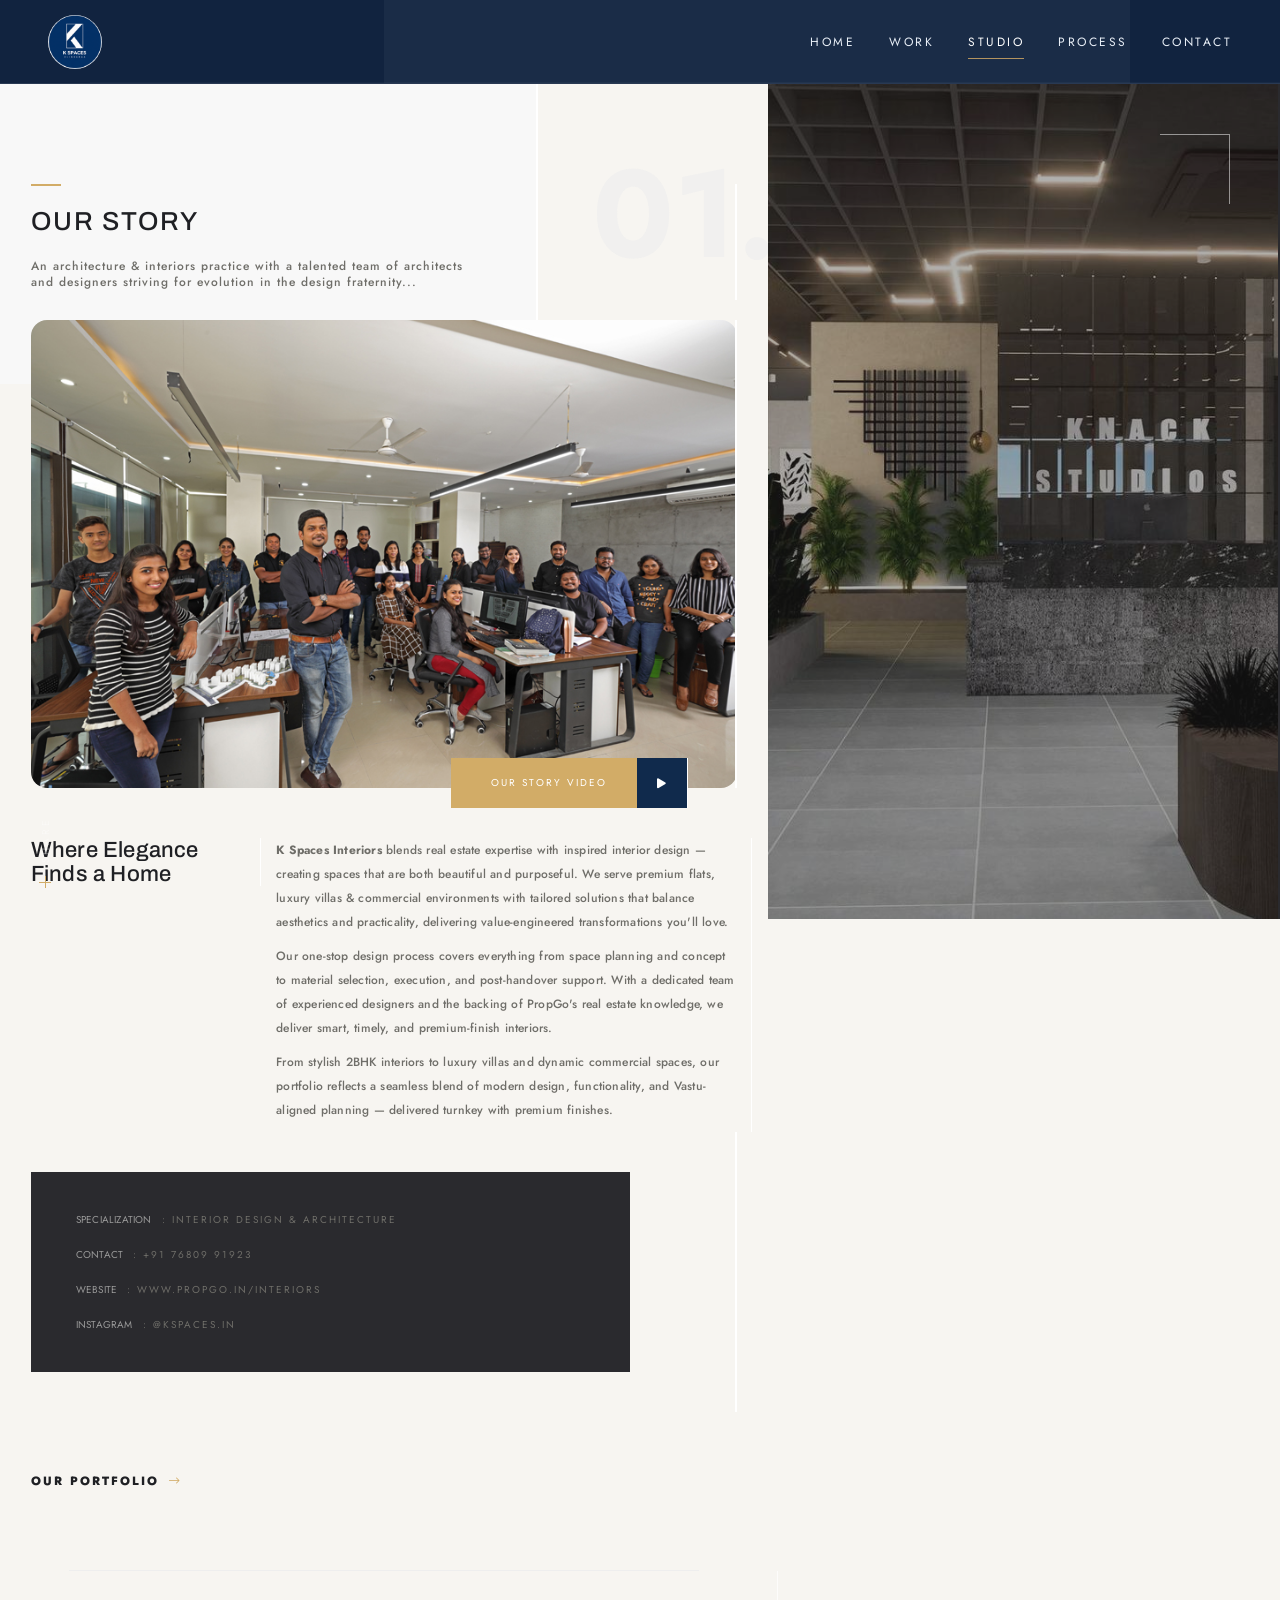
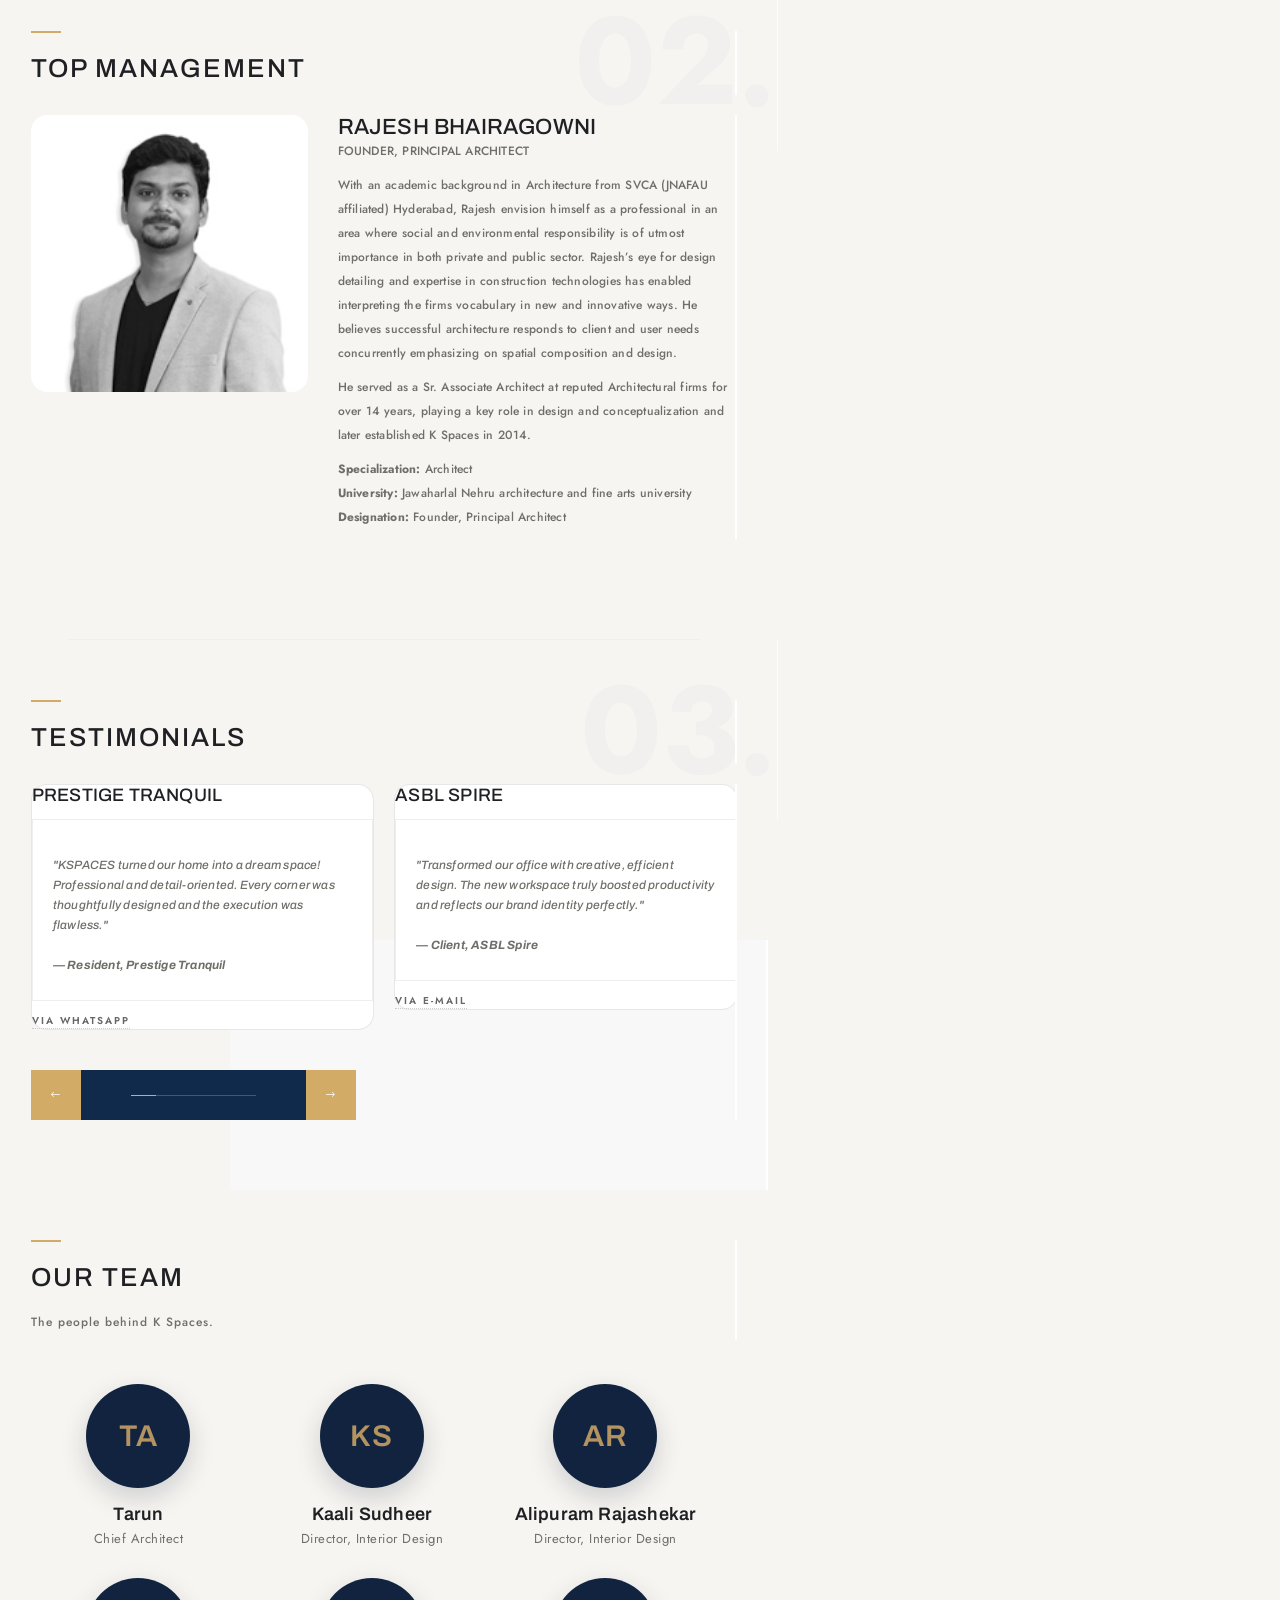
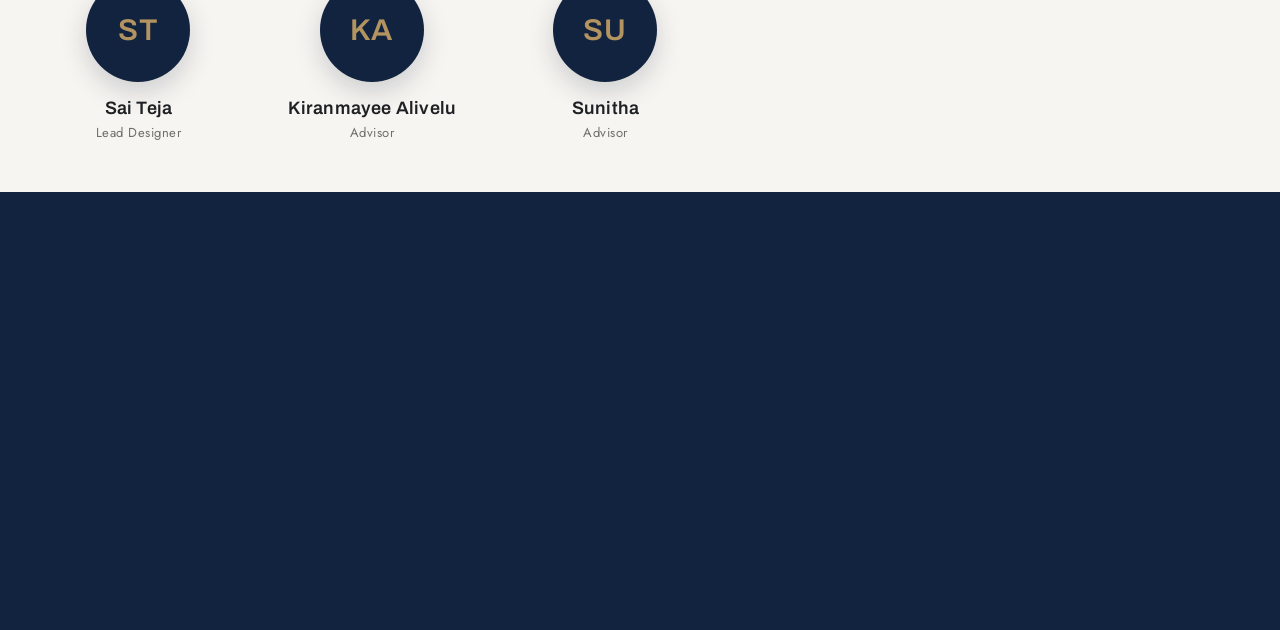
==== commit ddb39161: "gold subtitle on about" ====
--- a/about.html
+++ b/about.html
@@ -199,7 +199,7 @@
                                         </div>
                                     </div>
                                 </div>
-                                <div class="bg" data-bg="images/bg/cmr-one-1.jpg"></div>
+                                <div class="bg" data-bg="images/bg/ks-knack-1.jpg"></div>
                                 <div class="overlay"></div>
                                 <div class="progress-bar-wrap bot-element">
                                     <div class="progress-bar"></div>
--- a/css/color.css
+++ b/css/color.css
@@ -167,3 +167,12 @@
 .main-footer{ left:0 !important; }                 /* align footer full-width (rail removed) */
 .subfooter{ background:var(--ks-navy) !important; } /* match footer navy */
 .footer-logo img{ height:52px; width:52px; border-radius:50%; object-fit:cover; }
+
+/* ---------- gold titles over photos (match homepage hero) ---------- */
+.fixed-column-wrap_title h2,
+.hero-title h2, .hero-title .section-title h2{
+  color:#e3c178 !important; text-shadow:0 2px 24px rgba(0,0,0,.55);
+}
+.fixed-column-wrap_title p{
+  color:#ecd2a0 !important; text-shadow:0 1px 14px rgba(0,0,0,.5);
+}
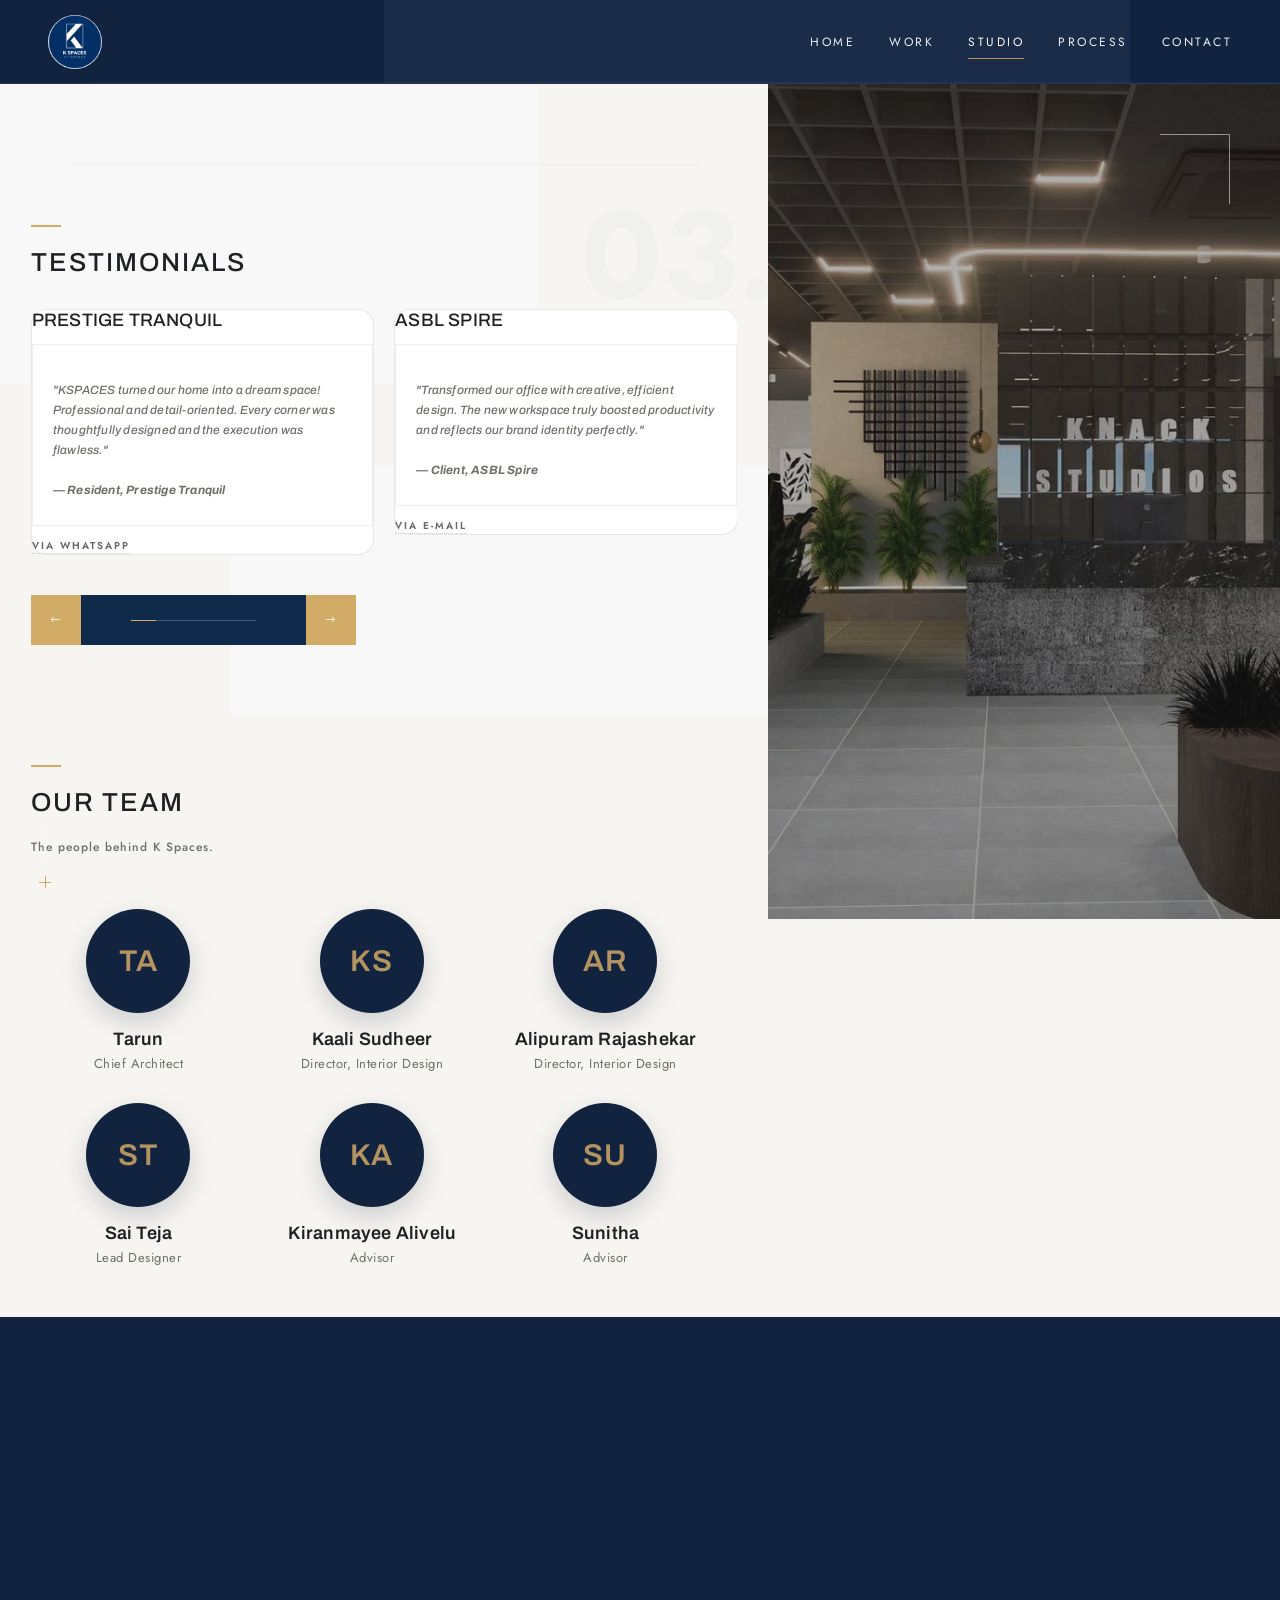
==== commit 02164b0d: "faster animations v2" ====
--- a/about.html
+++ b/about.html
@@ -9,7 +9,7 @@
         <title>K Spaces | Architecture & Interiors</title>
         <meta name="viewport" content="width=device-width, initial-scale=1.0, minimum-scale=1.0, maximum-scale=1.0, user-scalable=no">
         <meta name="robots" content="index, follow"/>
-        <meta name="keywords" content="K Spaces Interiors, KSPACES, interior design, modular kitchens, luxury villa interiors, home interiors, commercial interiors, turnkey solutions, Hyderabad, PropGo, architecture, residential, commercial, Vastu planning, 3D visualization, false ceiling, home automation"/>
+        <meta name="keywords" content="K Spaces Interiors, KSPACES, interior design, modular kitchens, luxury villa interiors, home interiors, commercial interiors, turnkey solutions, Hyderabad, architecture, residential, commercial, Vastu planning, 3D visualization, false ceiling, home automation"/>
         <meta name="description" content="firm has handled various commercial, institutional, residential, recreational and community projects. The scale of the projects vary from small urban residences to large housing layouts, retail interiors to multiplexes and malls, but design is nothing without details and finesse. It’s the little things that matter. And with those, we bring the experience and dedication to deliver your dream"/>
         <!--=============== css  ===============-->	
         <link type="text/css" rel="stylesheet" href="css/reset.css">
@@ -30,38 +30,31 @@
         <!--Loader -->
         <div class="loader2" id="kspaces-loader">
             <div class="ks-loader-center">
-                <svg class="ks-k-svg" xmlns="http://www.w3.org/2000/svg" viewBox="0 0 130 130">
-                    <rect class="ks-box" x="19" y="19" width="92" height="92"
-                          fill="none" stroke="#ffffff" stroke-width="2.5"
-                          stroke-dasharray="368" stroke-dashoffset="368"/>
-                    <line class="ks-v" x1="43" y1="31" x2="43" y2="99"
-                          stroke="#ffffff" stroke-width="12" stroke-linecap="round"
-                          stroke-dasharray="68" stroke-dashoffset="68"/>
-                    <line class="ks-a1" x1="43" y1="65" x2="101" y2="31"
-                          stroke="#ffffff" stroke-width="12" stroke-linecap="round"
-                          stroke-dasharray="68" stroke-dashoffset="68"/>
-                    <line class="ks-a2" x1="43" y1="65" x2="101" y2="99"
-                          stroke="#ffffff" stroke-width="12" stroke-linecap="round"
-                          stroke-dasharray="68" stroke-dashoffset="68"/>
+                <svg class="ks-bp" viewBox="0 0 240 170" xmlns="http://www.w3.org/2000/svg" aria-label="K Spaces">
+                    <path class="ks-ln ks-house" d="M38,92 L120,40 L202,92 M62,92 L62,146 L178,146 L178,92"/>
+                    <path class="ks-ln ks-door" d="M104,146 L104,110 L136,110 L136,146"/>
+                    <path class="ks-ln ks-win" d="M74,104 L92,104 L92,122 L74,122 Z"/>
                 </svg>
-                <div class="ks-label-text">K&nbsp;SPACES</div>
+                <div class="ks-word">K&nbsp;&nbsp;S P A C E S</div>
             </div>
         </div>
         <style>
         #kspaces-loader{background:#033067;display:flex;align-items:center;justify-content:center;}
-        .ks-loader-center{text-align:center;}
-        .ks-k-svg{width:128px;height:128px;display:block;margin:0 auto 18px;overflow:visible;}
-        .ks-box{animation:ksDraw .5s ease forwards;}
-        .ks-v {animation:ksDraw .4s ease .3s forwards;}
-        .ks-a1{animation:ksDraw .4s ease .65s forwards;}
-        .ks-a2{animation:ksDraw .4s ease .85s forwards;}
-        @keyframes ksDraw{to{stroke-dashoffset:0;}}
-        .ks-label-text{
-            color:rgba(255,255,255,.9);font-size:12px;letter-spacing:9px;
-            font-family:'Raleway',Arial,sans-serif;text-transform:uppercase;
-            opacity:0;animation:ksFade .5s ease 1.15s forwards;
-        }
-        @keyframes ksFade{from{opacity:0;letter-spacing:14px;}to{opacity:.9;letter-spacing:9px;}}
+        .ks-loader-center{display:flex;flex-direction:column;align-items:center;gap:26px;}
+        .ks-bp{width:220px;max-width:64vw;height:auto;overflow:visible;}
+        .ks-ln{fill:none;stroke:#e7c882;stroke-width:2.4;stroke-linecap:round;stroke-linejoin:round;will-change:stroke-dashoffset;}
+        .ks-house{stroke-dasharray:540;stroke-dashoffset:540;}
+        .ks-door{stroke-dasharray:130;stroke-dashoffset:130;}
+        .ks-win{stroke-dasharray:80;stroke-dashoffset:80;}
+        .ks-word{font-family:'Jost',sans-serif;font-weight:300;letter-spacing:3px;font-size:23px;color:#fff;opacity:0;transform:translateY(6px);will-change:opacity,transform;}
+        #kspaces-loader.ks-go .ks-house{animation:ksD1 .7s cubic-bezier(.33,0,.2,1) .05s forwards;}
+        #kspaces-loader.ks-go .ks-door{animation:ksD2 .36s cubic-bezier(.33,0,.2,1) .6s forwards;}
+        #kspaces-loader.ks-go .ks-win{animation:ksD2 .32s cubic-bezier(.33,0,.2,1) .66s forwards;}
+        #kspaces-loader.ks-go .ks-word{animation:ksFW .45s ease .95s forwards;}
+        @keyframes ksD1{to{stroke-dashoffset:0;}}
+        @keyframes ksD2{to{stroke-dashoffset:0;}}
+        @keyframes ksFW{to{opacity:1;transform:translateY(0);}}
+        @media(max-width:600px){ .ks-word{font-size:18px;} }
         </style>
         <!-- loader end  -->
         <!-- main start  -->
@@ -225,63 +218,6 @@
                                 <div class="col-wc_dec col-wc_dec2">
                                     <div class="pr-bg pr-bg-white"></div>
                                 </div>
-                                <!--section--> 
-                                <section id="sec1" class="small-padding">
-                                    <div class="container">
-                                        <div class="split-sceen-content_title fl-wrap">
-                                            <div class="pr-bg pr-bg-white"></div>
-                                            <h3> Our story</h3>
-                                            <p>An architecture &amp; interiors practice with a talented team of architects and designers striving for evolution in the design fraternity...  </p>
-                                        </div>
-                                        <div class="column-wrap-content fl-wrap">
-                                            <div class="column-wrap-media fl-wrap">
-                                                <div class="pr-bg pr-bg-white"></div>
-                                                <img src="images/all/1.jpg"  class="respimg" alt="">
-                                                <a href="https://vimeo.com/334410816" class="column-wrap-media_btn color-bg image-popup">
-                                                    Our Story Video <i class="fas fa-play"></i>
-                                                    <div class="pr-bg pr-bg-white"></div>
-                                                </a>
-                                            </div>
-                                            <div class="column-wrap-text">
-                                                <div class="row">
-                                                    <div class="col-md-4">
-                                                        <h3 class="pr-subtitle">
-                                                            Where Elegance Finds a Home
-                                                            <div class="pr-bg pr-bg-white"></div>
-                                                        </h3>
-                                                    </div>
-                                                    <div class="col-md-8">
-                                                        <div class="pr-bg pr-bg-white"></div>
-                                                        <p><b>K Spaces Interiors</b> blends real estate expertise with inspired interior design — creating spaces that are both beautiful and purposeful. We serve premium flats, luxury villas &amp; commercial environments with tailored solutions that balance aesthetics and practicality, delivering value-engineered transformations you'll love.</p>
-                                                        <p>Our one-stop design process covers everything from space planning and concept to material selection, execution, and post-handover support. With a dedicated team of experienced designers and the backing of PropGo's real estate knowledge, we deliver smart, timely, and premium-finish interiors.</p>
-                                                        <p>From stylish 2BHK interiors to luxury villas and dynamic commercial spaces, our portfolio reflects a seamless blend of modern design, functionality, and Vastu-aligned planning — delivered turnkey with premium finishes.</p>
-                                                    </div>
-                                                </div>
-                                            </div>
-                                        </div>
-																																								<div class="column-wrap-media fl-wrap">
-                                                <div class="pr-bg pr-bg-white"></div>
-                                                <div class="row">
-                                                    <!--<div class="col-md-5"> <img src="images/team/5.jpg"  class="respimg" alt=""></div>-->
-                                                    <div class="col-md-7">
-                                                        <ul class="pr-list dark-bg pr-list-color">
-                                                            <li><span>Specialization </span> : Interior Design &amp; Architecture</li>
-                                                            <li><span>Contact </span> : +91 76809 91923</li>
-                                                            <li><span>Website </span> : www.propgo.in/interiors</li>
-                                                            <li><span>Instagram </span> : @kspaces.in</li>
-                                                        </ul>
-                                                        
-                                                    </div>
-																																																				
-                                                </div>
-                                            </div>
-																																												<a href="portfolio.html" class="pr-view">Our Portfolio<i class="fal fa-long-arrow-right"></i></a>
-                                        <div class="section-number right_sn">
-                                            <div class="pr-bg pr-bg-white"></div>
-                                            <span>0</span>1.
-                                        </div>
-                                    </div>
-                                </section>
                                 <!--section end--> 
                                 <!--<div class="section-separator"></div>-->
                                 <!--section --> 
@@ -296,37 +232,6 @@
                                     </div>
                                 </section>
                                 <!--section end--> 
-                                <div class="section-separator"></div>
-                                <!--section--> 
-																																<section id="sec1" class="small-padding">
-                                    <div class="container">
-                                        <div class="split-sceen-content_title fl-wrap">
-                                            <div class="pr-bg pr-bg-white"></div>
-                                            <h3> Top Management</h3>
-                                        </div>
-                                        <div class="column-wrap-content fl-wrap">
-                                            <div class="column-wrap-media fl-wrap">
-                                                <div class="pr-bg pr-bg-white"></div>
-                                                <div class="row">
-                                                    <div class="col-md-5"> <img src="images/team/1.jpg"  class="respimg" alt=""></div>
-																																																				<div class="col-md-7">
-																																																				<h3 class="pr-subtitle">RAJESH BHAIRAGOWNI </h3><p><span> FOUNDER, PRINCIPAL ARCHITECT </span></p>
-																																																				<p>With an academic background in Architecture from SVCA (JNAFAU affiliated) Hyderabad, Rajesh envision himself as a professional in an area where social and environmental responsibility is of utmost importance in both private and public sector. Rajesh’s eye for design detailing and expertise in construction technologies has enabled interpreting the firms vocabulary in new and innovative ways. He believes successful architecture responds to client and user needs concurrently emphasizing on spatial composition and design.</p>
-                                                        <p>He served as a Sr. Associate Architect at reputed Architectural firms for over 14 years, playing a key role in design and conceptualization and later established K Spaces in 2014.</p>
-																																																								<p><b>Specialization:</b> Architect <br><b>University:</b> Jawaharlal Nehru architecture and fine arts university<br> <b>Designation:</b> Founder, Principal Architect</p>
-																																																						
-                                                    </div>
-                                                </div>
-                                            </div>
-                                        </div>
-                                        <div class="section-number right_sn">
-                                            <div class="pr-bg pr-bg-white"></div>
-                                            <span>0</span>2.
-                                        </div>
-                                    </div>
-                                </section>
-                                
-                                <!--section end-->    
                                 <div class="section-separator"></div>
                                 <!--section--> 
                                 <section id="sec5" class="small-padding">
@@ -365,7 +270,7 @@
                                                             <div class="swiper-slide">
                                                                 <div class="testi-item fl-wrap">
                                                                     <h3>DSR CLASSE</h3>
-                                                                    <p>"PropGo Interiors exceeded all expectations. The process was seamless from start to finish, and the elevated design gave our space a completely new character."<br><br>
+                                                                    <p>"K Spaces exceeded all expectations. The process was seamless from start to finish, and the elevated design gave our space a completely new character."<br><br>
                                                                     <b>— Homeowner, DSR Classe</b></p>
                                                                     <a href="#" class="teti-link" target="_blank">Via WhatsApp</a>
                                                                 </div>
--- a/css/color.css
+++ b/css/color.css
@@ -176,3 +176,32 @@
 .fixed-column-wrap_title p{
   color:#ecd2a0 !important; text-shadow:0 1px 14px rgba(0,0,0,.5);
 }
+
+/* ============ Architecturally cute — soft touches ============ */
+/* softer, friendlier corners on imagery & cards */
+.gallery-item,.grid-item-holder,.grid-item-holder img,.team-box,.respimg,img.respimg,
+.box-item img,.single-slider img,.list-single-main-media img,.map,iframe.map,.column-wrap-media{
+  border-radius:20px !important;
+}
+
+/* soft floating shadows */
+.gallery-item,.column-wrap-media,.list-single-main-media,.team-box{
+  box-shadow:0 18px 40px -20px rgba(30,30,45,.30);
+}
+
+/* gentle hover lift + slow zoom on portfolio tiles */
+.gallery-item{ transition:transform .24s cubic-bezier(.2,.7,.2,1), box-shadow .24s ease; }
+.gallery-item:hover{ transform:translateY(-6px); box-shadow:0 28px 52px -18px rgba(30,30,45,.36); }
+.grid-item-holder img{ transition:transform .45s cubic-bezier(.2,.7,.2,1) !important; }
+.gallery-item:hover .grid-item-holder img{ transform:scale(1.06); }
+
+/* team avatars: soft springy hover */
+.ks-tm-av{ transition:transform .22s cubic-bezier(.34,1.56,.64,1), box-shadow .22s ease; }
+.ks-tm:hover .ks-tm-av{ transform:translateY(-4px) scale(1.06); box-shadow:0 16px 30px rgba(17,35,63,.30); }
+
+/* buttons: gentle press */
+.btn,a.btn,input[type=submit]{ transition:transform .16s ease, background .2s ease !important; }
+.btn:hover,a.btn:hover{ transform:translateY(-2px); }
+
+/* soft focus ring on form fields */
+.custom-form input:focus,.custom-form textarea:focus{ border-color:var(--ks-accent) !important; box-shadow:0 0 0 4px rgba(179,147,95,.12) !important; outline:none; }
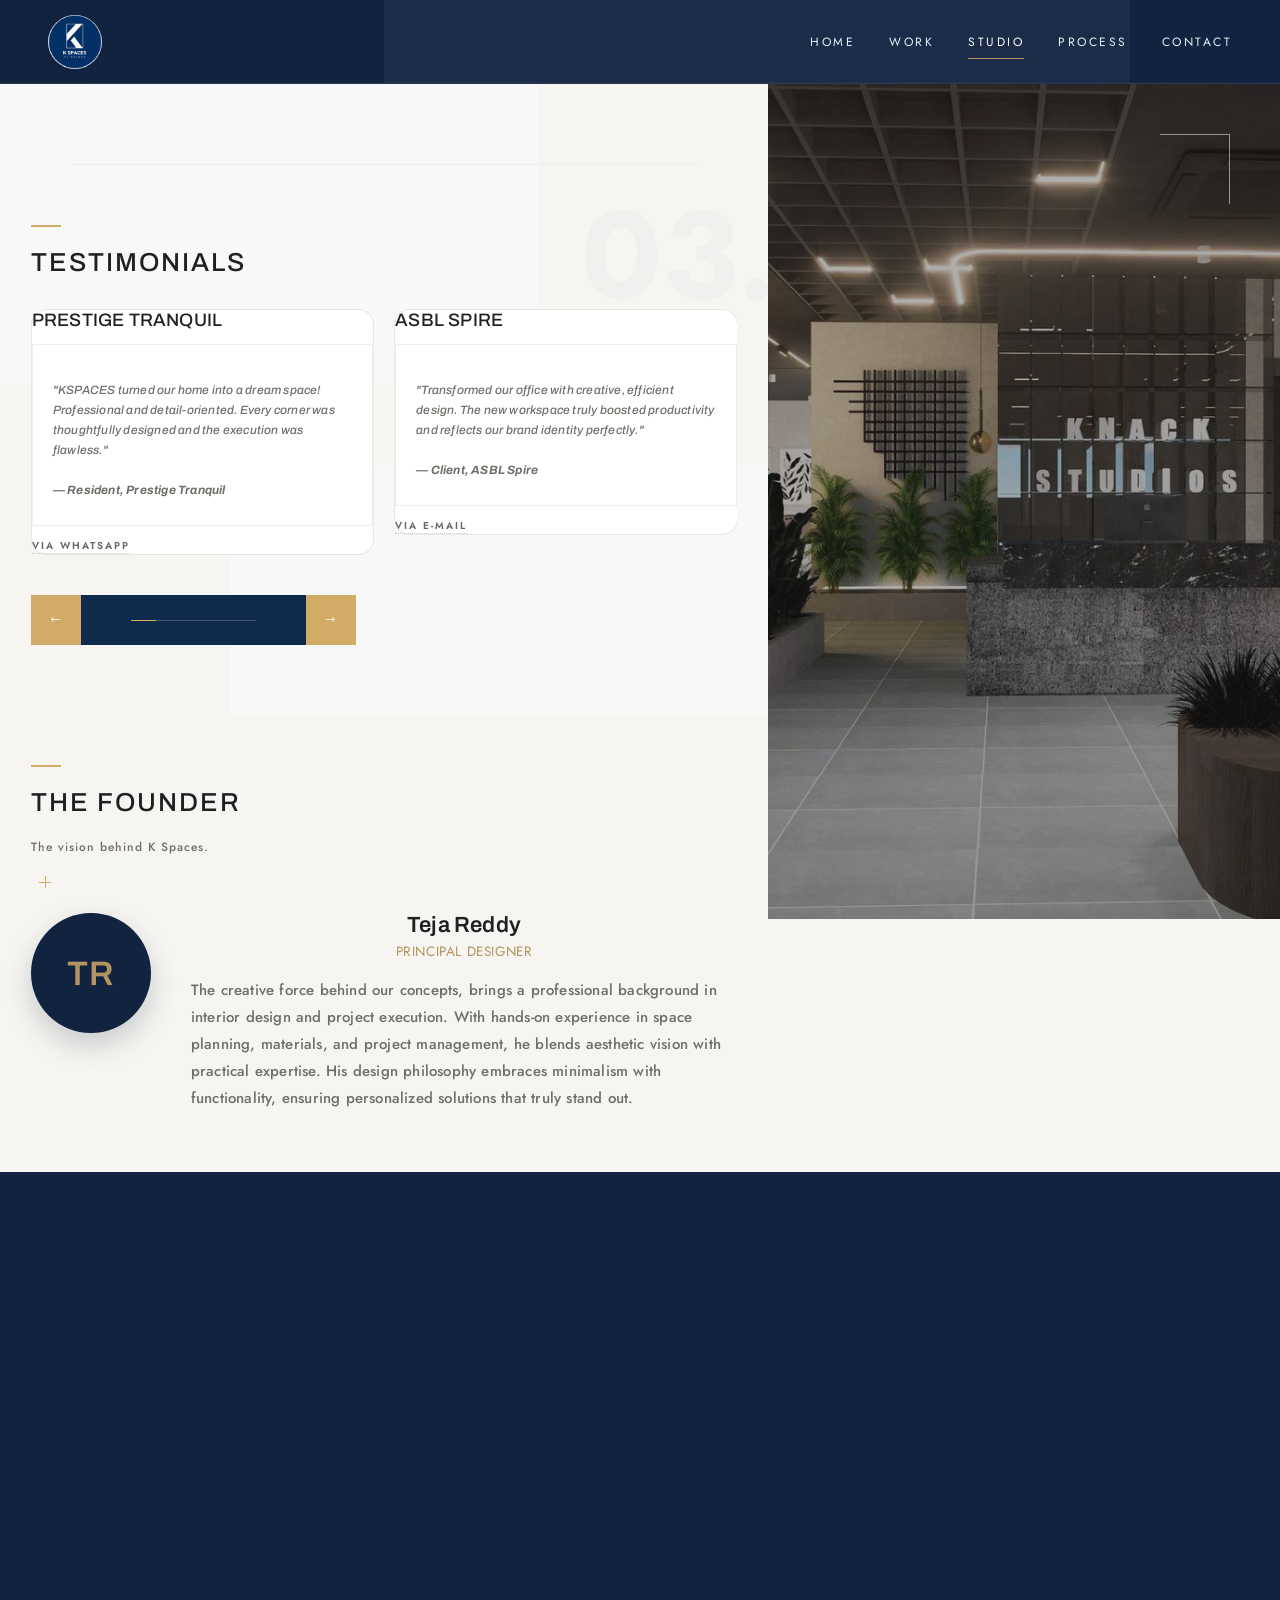
==== commit 10a3ad23: "modified studio page" ====
--- a/about.html
+++ b/about.html
@@ -315,49 +315,25 @@
                                 </section>
                                 <!--section end-->         
                             </div>
-                                <!-- team section (part of Studio) -->
-                                <section class="small-padding" id="team">
+                                <!-- founder section (part of Studio) -->
+                                <section class="small-padding" id="founder">
                                     <div class="container">
                                         <div class="split-sceen-content_title fl-wrap">
                                             <div class="pr-bg pr-bg-white"></div>
-                                            <h3>Our Team</h3>
-                                            <p>The people behind K Spaces.</p>
-                                        </div>
-                                        <div class="ks-team-grid fl-wrap">
-                                            <div class="ks-tm">
-                                                <div class="ks-tm-av">TA</div>
-                                                <div class="ks-tm-name">Tarun</div>
-                                                <div class="ks-tm-role">Chief Architect</div>
+                                            <h3>The Founder</h3>
+                                            <p>The vision behind K Spaces.</p>
+                                        </div>
+                                        <div class="ks-founder fl-wrap">
+                                            <div class="ks-founder-av">TR</div>
+                                            <div class="ks-founder-info">
+                                                <div class="ks-founder-name">Teja Reddy</div>
+                                                <div class="ks-founder-role">Principal Designer</div>
+                                                <p class="ks-founder-bio">The creative force behind our concepts, brings a professional background in interior design and project execution. With hands-on experience in space planning, materials, and project management, he blends aesthetic vision with practical expertise. His design philosophy embraces minimalism with functionality, ensuring personalized solutions that truly stand out.</p>
                                             </div>
-                                            <div class="ks-tm">
-                                                <div class="ks-tm-av">KS</div>
-                                                <div class="ks-tm-name">Kaali Sudheer</div>
-                                                <div class="ks-tm-role">Director, Interior Design</div>
-                                            </div>
-                                            <div class="ks-tm">
-                                                <div class="ks-tm-av">AR</div>
-                                                <div class="ks-tm-name">Alipuram Rajashekar</div>
-                                                <div class="ks-tm-role">Director, Interior Design</div>
-                                            </div>
-                                            <div class="ks-tm">
-                                                <div class="ks-tm-av">ST</div>
-                                                <div class="ks-tm-name">Sai Teja</div>
-                                                <div class="ks-tm-role">Lead Designer</div>
-                                            </div>
-                                            <div class="ks-tm">
-                                                <div class="ks-tm-av">KA</div>
-                                                <div class="ks-tm-name">Kiranmayee Alivelu</div>
-                                                <div class="ks-tm-role">Advisor</div>
-                                            </div>
-                                            <div class="ks-tm">
-                                                <div class="ks-tm-av">SU</div>
-                                                <div class="ks-tm-name">Sunitha</div>
-                                                <div class="ks-tm-role">Advisor</div>
-                                            </div>
                                         </div>
                                     </div>
                                 </section>
-                                <!-- team section end -->
+                                <!-- founder section end -->
                             <!--column-wrap-container end-->         
                         </div>
                         <!--column-wrap end--> 
--- a/css/color.css
+++ b/css/color.css
@@ -151,6 +151,16 @@
 .ks-tm-name{ font-family:'Archivo',sans-serif; font-weight:600; font-size:18px; color:var(--ks-ink); }
 .ks-tm-role{ font-family:'Jost',sans-serif; font-size:13px; color:var(--ks-muted); letter-spacing:.5px; margin-top:5px; }
 @media (max-width:700px){ .ks-tm{ width:calc(50% - 15px); } .ks-team-wrap{ padding:0 20px; } .ks-team-title{ font-size:30px; } }
+.ks-founder{ display:flex; align-items:flex-start; gap:40px; margin-top:28px; max-width:820px; }
+.ks-founder-av{
+  flex:0 0 auto; width:120px; height:120px; border-radius:50%; display:flex; align-items:center; justify-content:center;
+  background:var(--ks-navy); color:var(--ks-accent); font-family:'Archivo',sans-serif; font-size:34px; font-weight:600; letter-spacing:1px;
+  box-shadow:0 12px 28px rgba(17,35,63,.20);
+}
+.ks-founder-name{ font-family:'Archivo',sans-serif; font-weight:600; font-size:22px; color:var(--ks-ink); }
+.ks-founder-role{ font-family:'Jost',sans-serif; font-size:13.5px; color:var(--ks-accent); letter-spacing:.6px; margin-top:5px; text-transform:uppercase; }
+.ks-founder-bio{ font-family:'Jost',sans-serif; font-size:15px; line-height:1.8; color:var(--ks-muted); margin-top:16px; }
+@media (max-width:600px){ .ks-founder{ flex-direction:column; align-items:center; text-align:center; gap:20px; } }
 
 /* ---------- Compact footer (was 290px of padding) ---------- */
 .footer-inner{ padding:54px 0 44px !important; }
